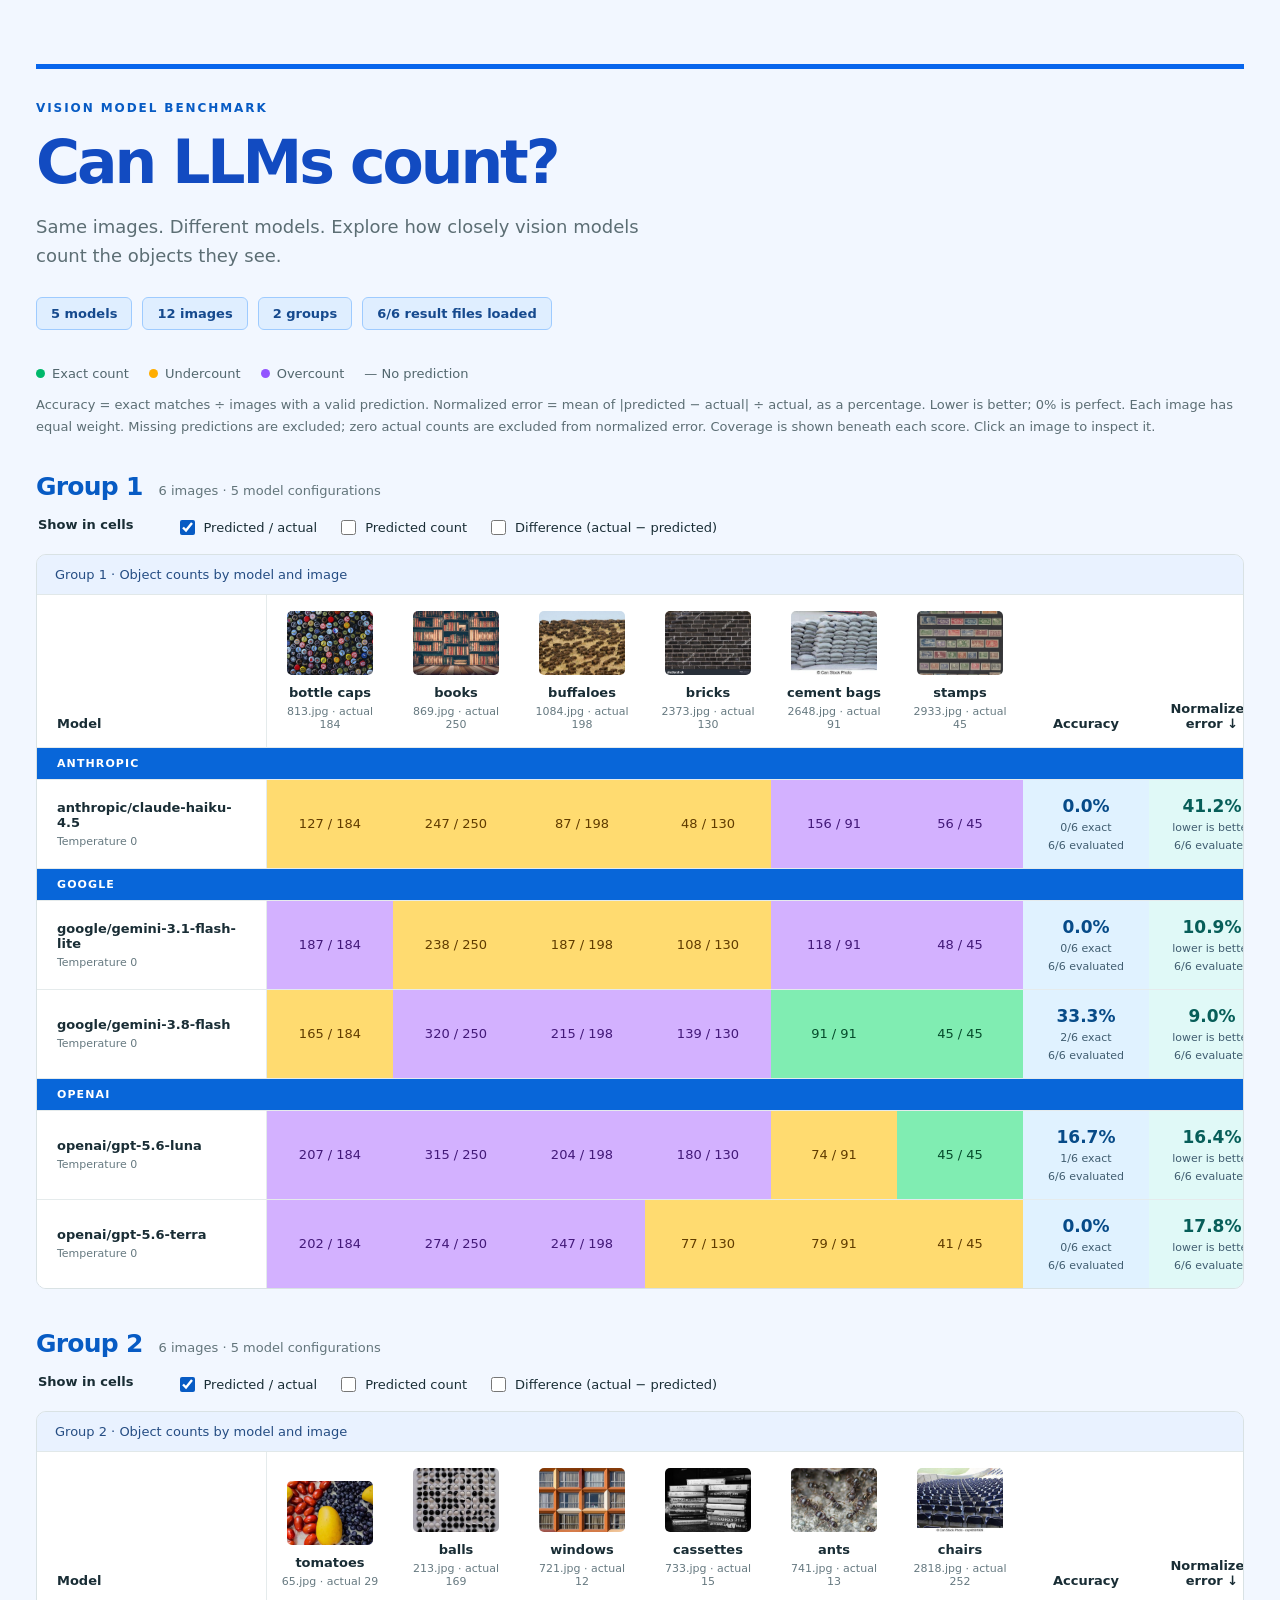
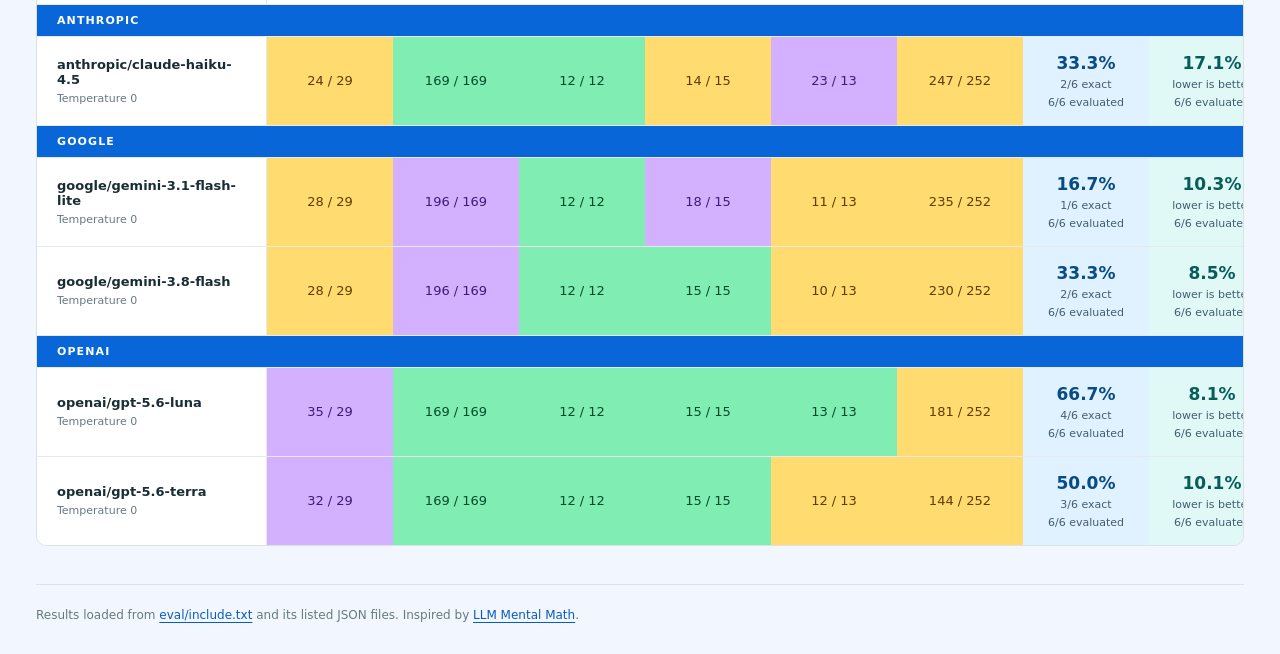
==== index.html @ 21094f0f "eval results" ====
<!doctype html>
<html lang="en">
<head>
  <meta charset="utf-8">
  <meta name="viewport" content="width=device-width, initial-scale=1">
  <meta name="description" content="Compare vision models on object counting, image by image.">
  <title>LLM Counting Benchmark</title>
  <link rel="stylesheet" href="styles.css">
  <script src="app.js" defer></script>
</head>
<body>
  <main>
    <header class="intro">
      <p class="eyebrow">VISION MODEL BENCHMARK</p>
      <h1>Can LLMs count?</h1>
      <p class="subtitle">Same images. Different models. Explore how closely vision models count the objects they see.</p>
      <div class="summary" id="summary" aria-live="polite">Loading results…</div>
    </header>
    <div id="errors" role="alert" hidden></div>
    <div class="guide"><span><i class="dot exact"></i> Exact count</span><span><i class="dot under"></i> Undercount</span><span><i class="dot over"></i> Overcount</span><span>— No prediction</span></div>
    <p class="method">Accuracy = exact matches ÷ images with a valid prediction. Normalized error = mean of |predicted − actual| ÷ actual, as a percentage. Lower is better; 0% is perfect. Each image has equal weight. Missing predictions are excluded; zero actual counts are excluded from normalized error. Coverage is shown beneath each score. Click an image to inspect it.</p>
    <div id="results" aria-live="polite"></div>
    <noscript><p>Enable JavaScript to load the benchmark results.</p></noscript>
    <footer>Results loaded from <a href="eval/include.txt">eval/include.txt</a> and its listed JSON files. Inspired by <a href="https://sanand0.github.io/llmmath/">LLM Mental Math</a>.</footer>
  </main>
</body>
</html>
---- styles.css ----
:root { color-scheme: light; font-family: system-ui, -apple-system, BlinkMacSystemFont, "Segoe UI", sans-serif; color: #192d35; background: #f2f7ff; }
* { box-sizing: border-box; }
body { margin: 0; }
main { max-width: 1500px; margin: auto; padding: 64px 36px 28px; }
a { color: #075bc4; text-underline-offset: 3px; }
.eyebrow { color: #075bc4; font-size: 12px; font-weight: 750; letter-spacing: .16em; }
h1 { font-size: clamp(36px, 5vw, 60px); letter-spacing: -.05em; line-height: 1.1; margin: 14px 0; }
.subtitle { max-width: 650px; color: #5c6e74; font-size: 18px; line-height: 1.6; }
.summary { display: flex; flex-wrap: wrap; gap: 10px; margin: 26px 0 36px; }
.summary span { border: 1px solid #d7e1e2; border-radius: 6px; background: white; padding: 8px 14px; font-size: 13px; }
.guide { display: flex; flex-wrap: wrap; gap: 20px; color: #52676e; font-size: 13px; }
.guide span { display: inline-flex; align-items: center; gap: 7px; }
.dot { width: 9px; height: 9px; border-radius: 50%; }
.dot.exact { background: #00b86b; } .dot.under { background: #ffad00; } .dot.over { background: #9254ff; }
.method { font-size: 13px; color: #5c6e74; line-height: 1.7; margin-bottom: 32px; }
section { margin-bottom: 38px; }
.section-heading { display: flex; align-items: baseline; gap: 16px; }
h2 { font-size: 25px; letter-spacing: -.03em; margin: 0 0 16px; }
.section-heading p { font-size: 13px; color: #63757b; }
fieldset { display: flex; gap: 20px; flex-wrap: wrap; border: 0; padding: 0; margin: 0 0 16px; font-size: 13px; }
legend { float: left; margin-right: 20px; font-weight: 650; }
label { cursor: pointer; display: flex; align-items: center; gap: 6px; }
input { accent-color: #075bc4; width: 15px; height: 15px; }
.table-wrap { overflow-x: auto; border: 1px solid #d9e2e4; border-radius: 10px; background: white; }
table { width: 100%; border-collapse: separate; border-spacing: 0; font-size: 13px; text-align: center; }
caption { text-align: left; padding: 12px 18px; color: #62757c; background: #fafcfc; border-bottom: 1px solid #e1e8e9; }
th, td { padding: 16px 12px; border-bottom: 1px solid #e5ebec; }
thead th { vertical-align: bottom; min-width: 126px; font-weight: 650; }
thead th:first-child, .model { position: sticky; left: 0; z-index: 1; background: white; text-align: left; min-width: 230px; padding-left: 20px; border-right: 1px solid #e5ebec; }
thead th:first-child { z-index: 2; }
.image-link { display: block; text-decoration: none; color: inherit; }
.image-link img { display: block; width: 86px; height: 64px; object-fit: cover; border-radius: 5px; margin: 0 auto 10px; background: #f1f4f4; }
.image-link:hover { color: #075bc4; text-decoration: underline; }
small { display: block; font-size: 11px; color: #667980; font-weight: 400; margin-top: 5px; }
.provider th { text-align: left; color: #fff; background: #0866d9; padding: 9px 20px; font-size: 11px; text-transform: uppercase; letter-spacing: .1em; }
.model { font-weight: 600; overflow-wrap: anywhere; }
td { font-variant-numeric: tabular-nums; }
td.exact { background: #80edb2; color: #064c2c; } td.under { background: #ffdb70; color: #603c00; } td.over { background: #d3b1ff; color: #431979; }
.metric { display: block; line-height: 1.7; white-space: nowrap; }
.metric + .metric { font-size: 11px; }
.accuracy, .normalized { font-size: 17px; font-weight: 700; min-width: 110px; }
tbody:last-child tr:last-child > * { border-bottom: 0; }
#errors { background: #fff2df; border: 1px solid #e4bd7a; border-radius: 6px; padding: 16px; margin-bottom: 24px; font-size: 14px; white-space: pre-line; }
.empty { padding: 24px; background: white; border-radius: 8px; }
footer { padding-top: 20px; border-top: 1px solid #dbe4e5; color: #667980; font-size: 12px; line-height: 1.8; }
:focus-visible { outline: 3px solid #0866ed; outline-offset: 3px; }
@media (max-width: 600px) { main { padding: 30px 16px; } .subtitle { font-size: 16px; } fieldset { gap: 12px; } thead th:first-child, .model { min-width: 160px; max-width: 180px; padding-left: 12px; } }

.intro { border-top: 5px solid #0866ed; padding-top: 20px; }
h1 { color: #124bc1; }
h2 { color: #075bc4; }
.summary span { background: #dfeeff; border-color: #9ecbff; color: #164a8e; font-weight: 600; }
.accuracy { background: #e0f2ff; color: #074b88; }
.normalized { background: #e0f9f7; color: #075e59; }
.accuracy small, .normalized small { color: #405d70; }
caption { background: #e9f2ff; color: #254d83; }
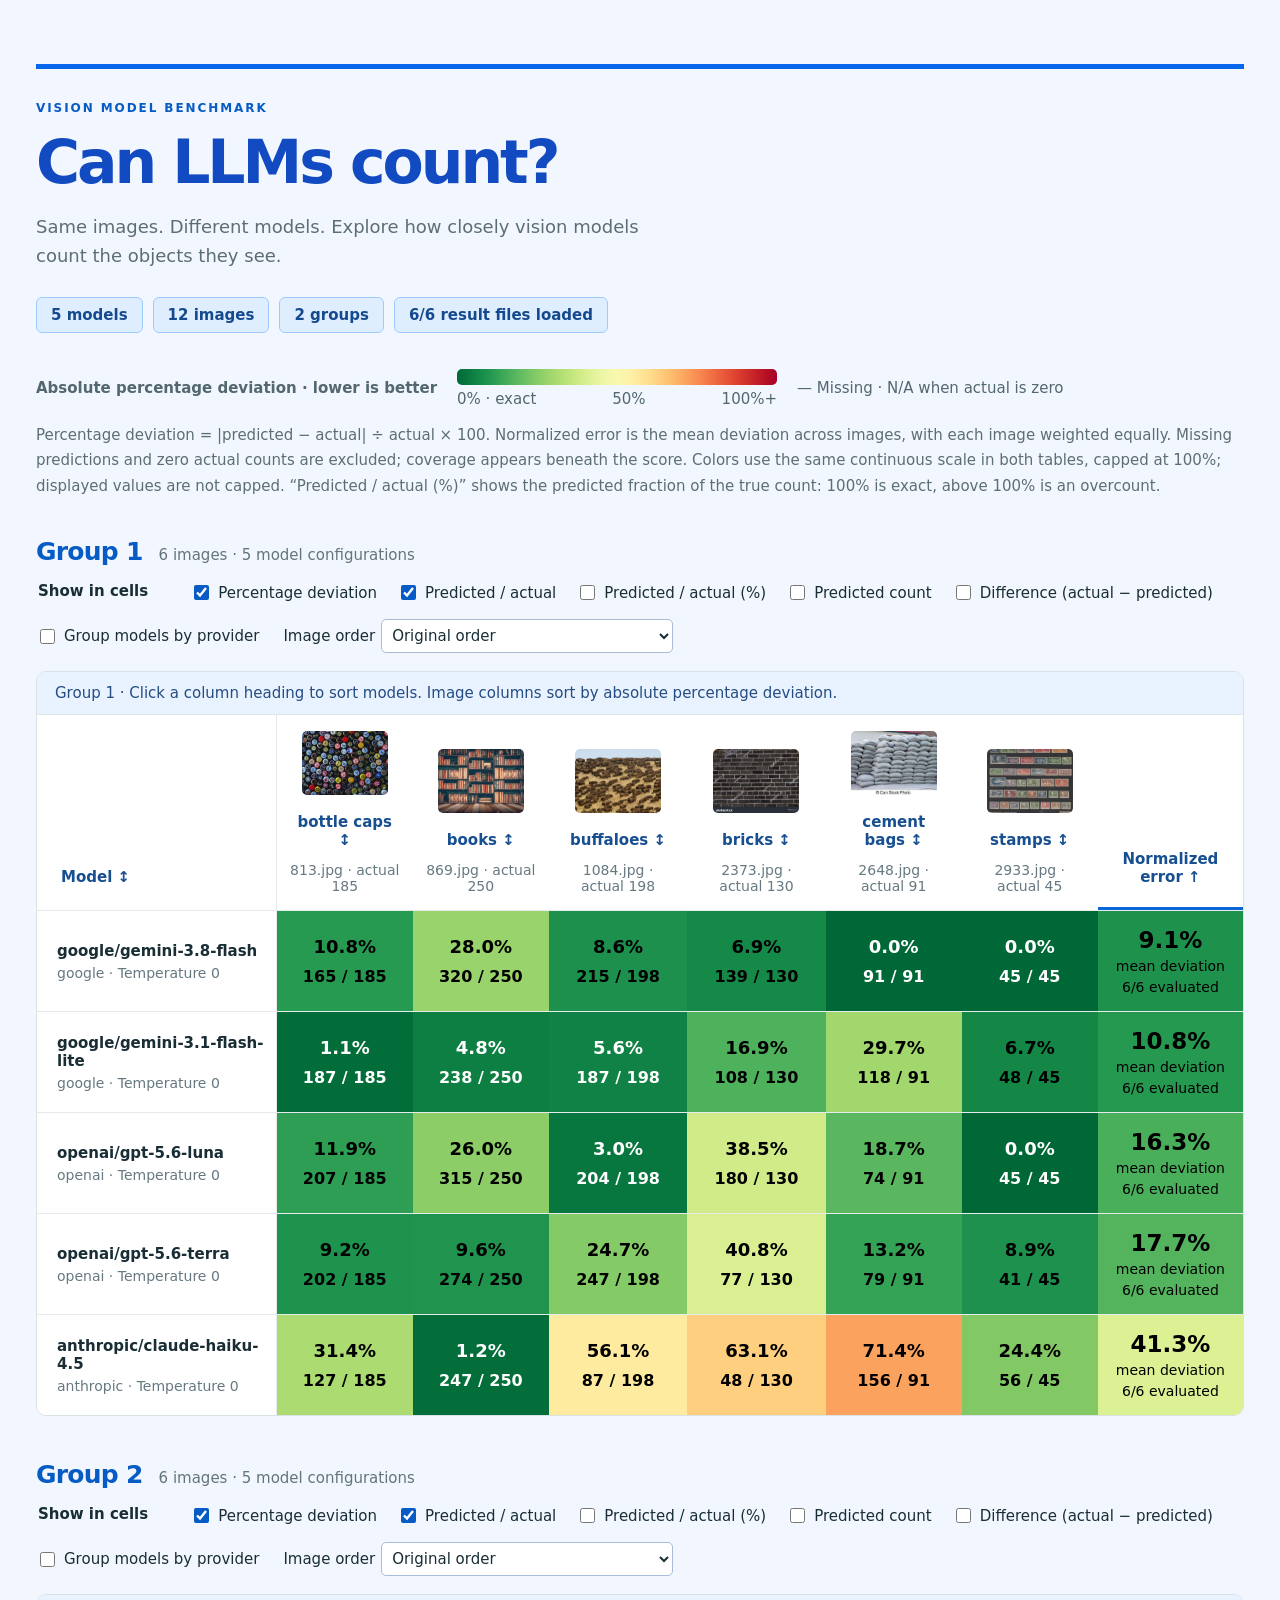
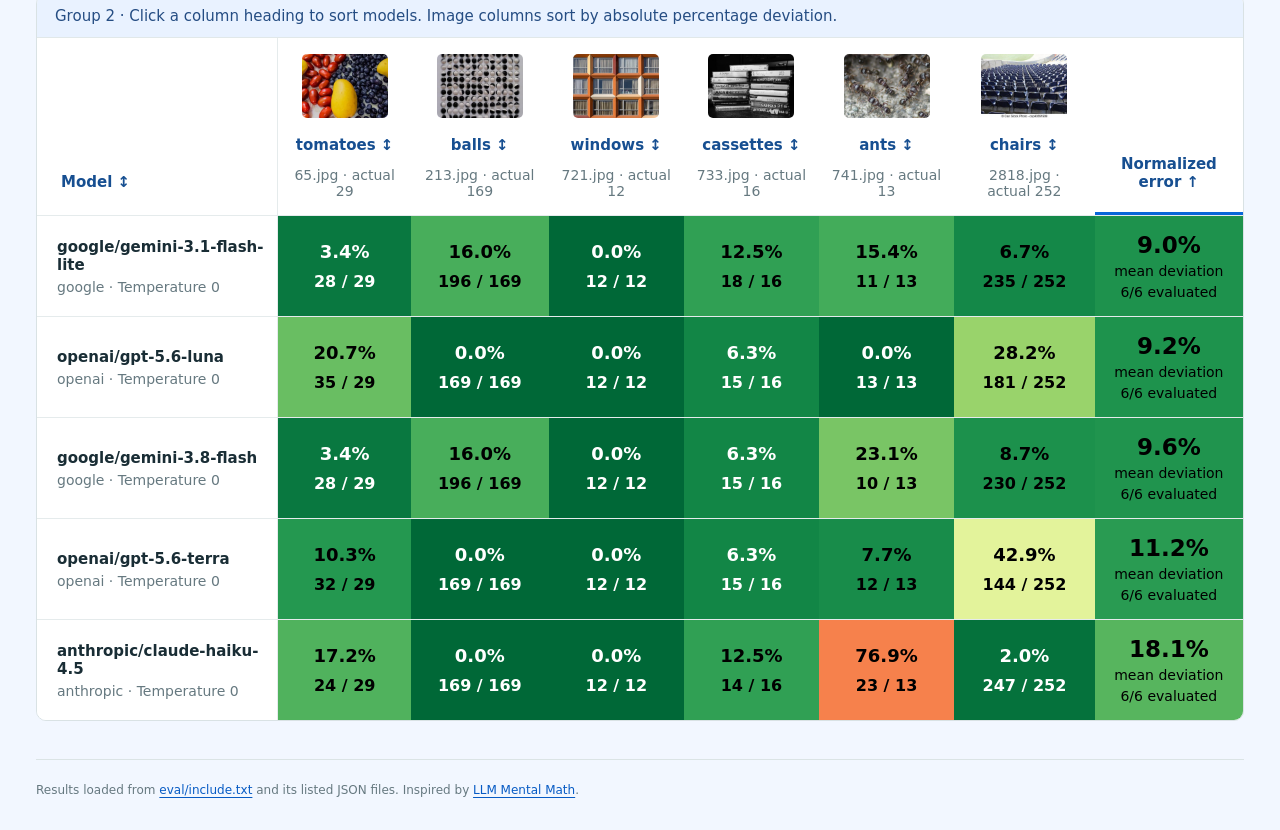
==== commit 1f864a87: "style change" ====
--- a/index.html
+++ b/index.html
@@ -6,6 +6,7 @@
   <meta name="description" content="Compare vision models on object counting, image by image.">
   <title>LLM Counting Benchmark</title>
   <link rel="stylesheet" href="styles.css">
+  <script src="vendor/d3.min.js" defer></script>
   <script src="app.js" defer></script>
 </head>
 <body>
@@ -17,8 +18,8 @@
       <div class="summary" id="summary" aria-live="polite">Loading results…</div>
     </header>
     <div id="errors" role="alert" hidden></div>
-    <div class="guide"><span><i class="dot exact"></i> Exact count</span><span><i class="dot under"></i> Undercount</span><span><i class="dot over"></i> Overcount</span><span>— No prediction</span></div>
-    <p class="method">Accuracy = exact matches ÷ images with a valid prediction. Normalized error = mean of |predicted − actual| ÷ actual, as a percentage. Lower is better; 0% is perfect. Each image has equal weight. Missing predictions are excluded; zero actual counts are excluded from normalized error. Coverage is shown beneath each score. Click an image to inspect it.</p>
+    <div class="guide"><strong>Absolute percentage deviation · lower is better</strong><div class="color-legend"><div class="color-ramp" aria-hidden="true"></div><div class="scale-labels"><span>0% · exact</span><span>50%</span><span>100%+</span></div></div><span>— Missing · N/A when actual is zero</span></div>
+    <p class="method">Percentage deviation = |predicted − actual| ÷ actual × 100. Normalized error is the mean deviation across images, with each image weighted equally. Missing predictions and zero actual counts are excluded; coverage appears beneath the score. Colors use the same continuous scale in both tables, capped at 100%; displayed values are not capped. “Predicted / actual (%)” shows the predicted fraction of the true count: 100% is exact, above 100% is an overcount.</p>
     <div id="results" aria-live="polite"></div>
     <noscript><p>Enable JavaScript to load the benchmark results.</p></noscript>
     <footer>Results loaded from <a href="eval/include.txt">eval/include.txt</a> and its listed JSON files. Inspired by <a href="https://sanand0.github.io/llmmath/">LLM Mental Math</a>.</footer>
--- a/styles.css
+++ b/styles.css
@@ -7,22 +7,22 @@
 h1 { font-size: clamp(36px, 5vw, 60px); letter-spacing: -.05em; line-height: 1.1; margin: 14px 0; }
 .subtitle { max-width: 650px; color: #5c6e74; font-size: 18px; line-height: 1.6; }
 .summary { display: flex; flex-wrap: wrap; gap: 10px; margin: 26px 0 36px; }
-.summary span { border: 1px solid #d7e1e2; border-radius: 6px; background: white; padding: 8px 14px; font-size: 13px; }
-.guide { display: flex; flex-wrap: wrap; gap: 20px; color: #52676e; font-size: 13px; }
+.summary span { border: 1px solid #d7e1e2; border-radius: 6px; background: white; padding: 8px 14px; font-size: 15px; }
+.guide { display: flex; flex-wrap: wrap; gap: 20px; color: #52676e; font-size: 15px; }
 .guide span { display: inline-flex; align-items: center; gap: 7px; }
 .dot { width: 9px; height: 9px; border-radius: 50%; }
 .dot.exact { background: #00b86b; } .dot.under { background: #ffad00; } .dot.over { background: #9254ff; }
-.method { font-size: 13px; color: #5c6e74; line-height: 1.7; margin-bottom: 32px; }
+.method { font-size: 15px; color: #5c6e74; line-height: 1.7; margin-bottom: 32px; }
 section { margin-bottom: 38px; }
-.section-heading { display: flex; align-items: baseline; gap: 16px; }
+.section-heading { display: flex; flex-wrap: wrap; align-items: baseline; gap: 0 16px; }
 h2 { font-size: 25px; letter-spacing: -.03em; margin: 0 0 16px; }
-.section-heading p { font-size: 13px; color: #63757b; }
-fieldset { display: flex; gap: 20px; flex-wrap: wrap; border: 0; padding: 0; margin: 0 0 16px; font-size: 13px; }
+.section-heading p { font-size: 15px; color: #63757b; }
+fieldset { display: flex; gap: 20px; flex-wrap: wrap; border: 0; padding: 0; margin: 0 0 16px; font-size: 15px; }
 legend { float: left; margin-right: 20px; font-weight: 650; }
 label { cursor: pointer; display: flex; align-items: center; gap: 6px; }
 input { accent-color: #075bc4; width: 15px; height: 15px; }
 .table-wrap { overflow-x: auto; border: 1px solid #d9e2e4; border-radius: 10px; background: white; }
-table { width: 100%; border-collapse: separate; border-spacing: 0; font-size: 13px; text-align: center; }
+table { width: 100%; border-collapse: separate; border-spacing: 0; font-size: 15px; text-align: center; }
 caption { text-align: left; padding: 12px 18px; color: #62757c; background: #fafcfc; border-bottom: 1px solid #e1e8e9; }
 th, td { padding: 16px 12px; border-bottom: 1px solid #e5ebec; }
 thead th { vertical-align: bottom; min-width: 126px; font-weight: 650; }
@@ -31,14 +31,14 @@
 .image-link { display: block; text-decoration: none; color: inherit; }
 .image-link img { display: block; width: 86px; height: 64px; object-fit: cover; border-radius: 5px; margin: 0 auto 10px; background: #f1f4f4; }
 .image-link:hover { color: #075bc4; text-decoration: underline; }
-small { display: block; font-size: 11px; color: #667980; font-weight: 400; margin-top: 5px; }
-.provider th { text-align: left; color: #fff; background: #0866d9; padding: 9px 20px; font-size: 11px; text-transform: uppercase; letter-spacing: .1em; }
+small { display: block; font-size: 14px; color: #667980; font-weight: 400; margin-top: 5px; }
+.provider th { text-align: left; color: #fff; background: #0866d9; padding: 1px 20px; font-size: 11px; text-transform: uppercase; letter-spacing: .1em; }
 .model { font-weight: 600; overflow-wrap: anywhere; }
-td { font-variant-numeric: tabular-nums; }
+td { font-size: 18px; font-variant-numeric: tabular-nums; }
 td.exact { background: #80edb2; color: #064c2c; } td.under { background: #ffdb70; color: #603c00; } td.over { background: #d3b1ff; color: #431979; }
-.metric { display: block; line-height: 1.7; white-space: nowrap; }
-.metric + .metric { font-size: 11px; }
-.accuracy, .normalized { font-size: 17px; font-weight: 700; min-width: 110px; }
+.metric { display: block; font-size: 18px; font-weight: 600; line-height: 1.7; white-space: nowrap; }
+.metric + .metric { font-size: 16px; }
+.accuracy, .normalized { font-size: 23px; font-weight: 700; min-width: 110px; }
 tbody:last-child tr:last-child > * { border-bottom: 0; }
 #errors { background: #fff2df; border: 1px solid #e4bd7a; border-radius: 6px; padding: 16px; margin-bottom: 24px; font-size: 14px; white-space: pre-line; }
 .empty { padding: 24px; background: white; border-radius: 8px; }
@@ -54,3 +54,17 @@
 .normalized { background: #e0f9f7; color: #075e59; }
 .accuracy small, .normalized small { color: #405d70; }
 caption { background: #e9f2ff; color: #254d83; }
+
+.sorting { display: flex; flex-wrap: wrap; gap: 14px 24px; margin: 0 0 18px; font-size: 15px; }
+.sorting label { flex-wrap: wrap; }
+.sorting [hidden] { display: none; }
+select { max-width: 100%; font: inherit; padding: 6px; border: 1px solid #a8bdd7; border-radius: 5px; background: white; color: #192d35; }
+.sort-button { border: 0; background: none; color: #174f91; font: inherit; font-weight: 700; cursor: pointer; padding: 8px 4px; }
+.sort-button:hover { text-decoration: underline; }
+[aria-sort="ascending"], [aria-sort="descending"] { box-shadow: inset 0 -3px #0866d9; }
+.normalized small { color: inherit; }
+.guide { align-items: center; }
+.color-legend { width: 320px; max-width: 100%; }
+.color-ramp { height: 16px; border-radius: 5px; }
+.scale-labels { display: flex; justify-content: space-between; margin-top: 5px; }
+td:not([style]) { background: #edf0f4; }
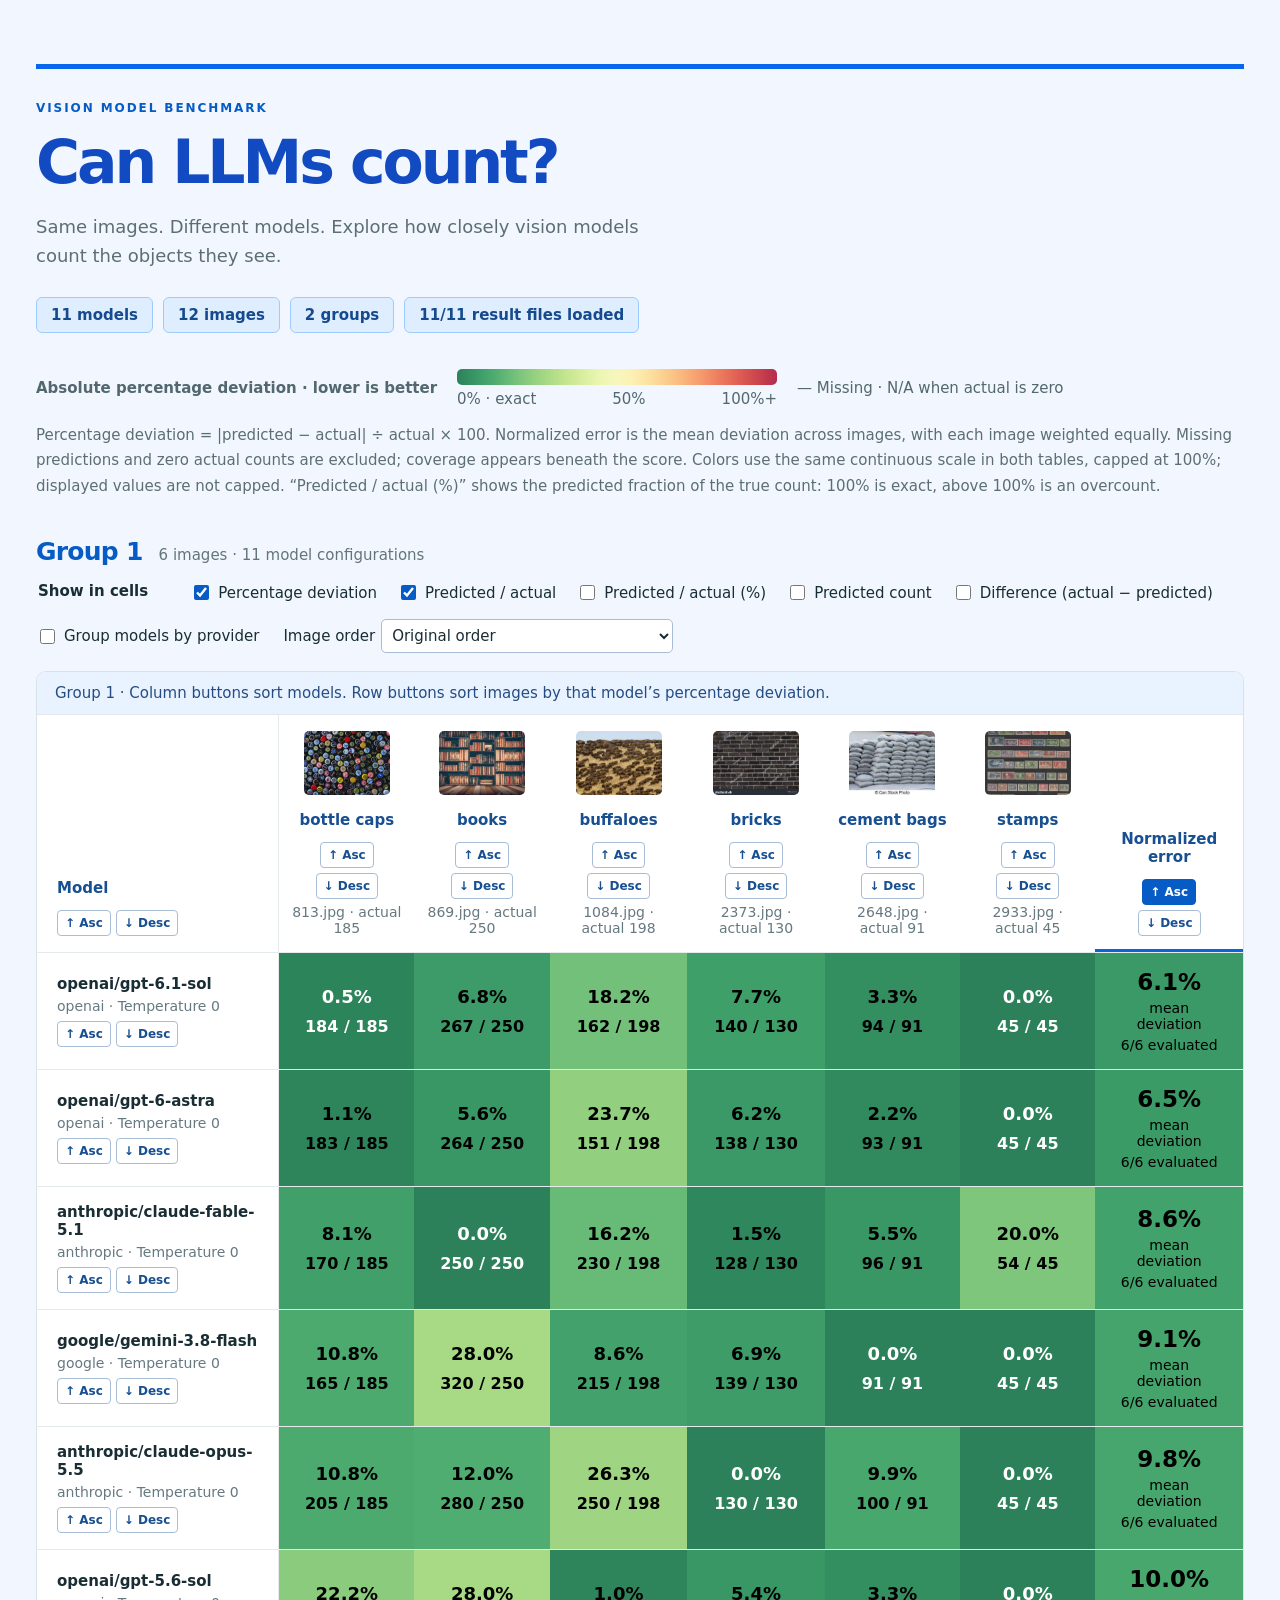
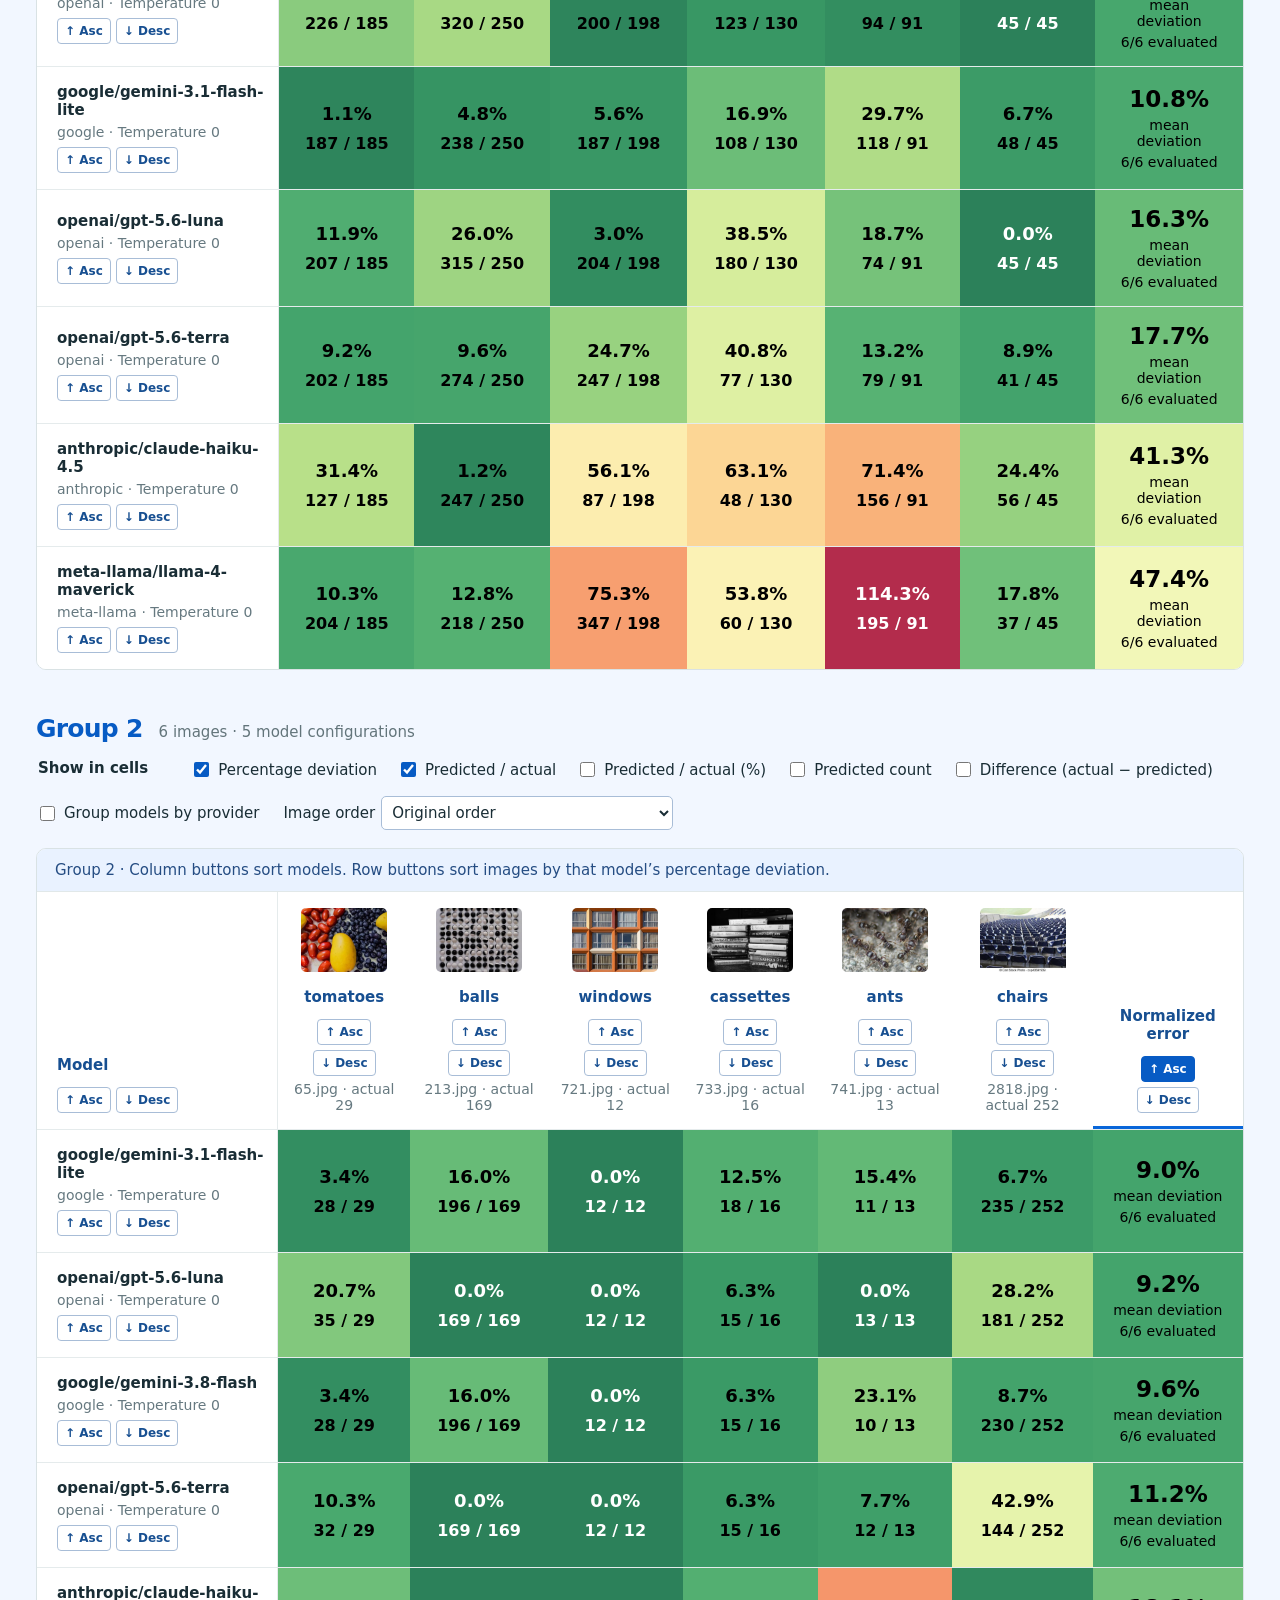
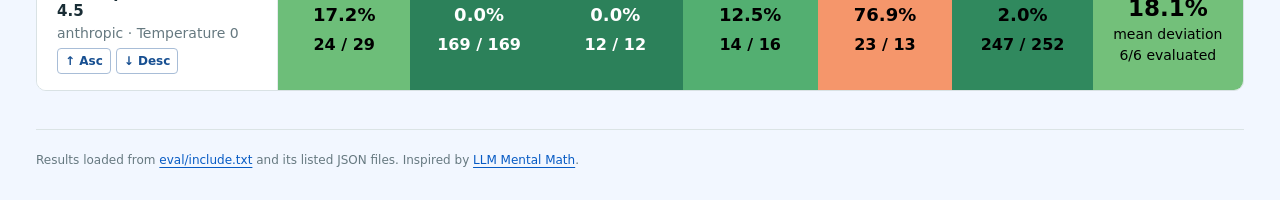
==== commit ae596dd0: "more models" ====
--- a/index.html
+++ b/index.html
@@ -21,6 +21,7 @@
     <div class="guide"><strong>Absolute percentage deviation · lower is better</strong><div class="color-legend"><div class="color-ramp" aria-hidden="true"></div><div class="scale-labels"><span>0% · exact</span><span>50%</span><span>100%+</span></div></div><span>— Missing · N/A when actual is zero</span></div>
     <p class="method">Percentage deviation = |predicted − actual| ÷ actual × 100. Normalized error is the mean deviation across images, with each image weighted equally. Missing predictions and zero actual counts are excluded; coverage appears beneath the score. Colors use the same continuous scale in both tables, capped at 100%; displayed values are not capped. “Predicted / actual (%)” shows the predicted fraction of the true count: 100% is exact, above 100% is an overcount.</p>
     <div id="results" aria-live="polite"></div>
+    <div id="confidence-results" aria-live="polite"></div>
     <noscript><p>Enable JavaScript to load the benchmark results.</p></noscript>
     <footer>Results loaded from <a href="eval/include.txt">eval/include.txt</a> and its listed JSON files. Inspired by <a href="https://sanand0.github.io/llmmath/">LLM Mental Math</a>.</footer>
   </main>
--- a/styles.css
+++ b/styles.css
@@ -39,6 +39,7 @@
 .metric { display: block; font-size: 18px; font-weight: 600; line-height: 1.7; white-space: nowrap; }
 .metric + .metric { font-size: 16px; }
 .accuracy, .normalized { font-size: 23px; font-weight: 700; min-width: 110px; }
+.normalized, thead th:last-child { padding-left: 20px; padding-right: 20px; }
 tbody:last-child tr:last-child > * { border-bottom: 0; }
 #errors { background: #fff2df; border: 1px solid #e4bd7a; border-radius: 6px; padding: 16px; margin-bottom: 24px; font-size: 14px; white-space: pre-line; }
 .empty { padding: 24px; background: white; border-radius: 8px; }
@@ -68,3 +69,14 @@
 .color-ramp { height: 16px; border-radius: 5px; }
 .scale-labels { display: flex; justify-content: space-between; margin-top: 5px; }
 td:not([style]) { background: #edf0f4; }
+
+.column-title { display: block; color: #174f91; padding: 6px 0; }
+.sort-directions { display: flex; flex-wrap: wrap; justify-content: center; gap: 5px; margin-top: 7px; }
+.model .sort-directions, thead th:first-child .sort-directions { justify-content: flex-start; }
+.direction-button { padding: 5px 7px; border: 1px solid #a8bdd7; border-radius: 4px; background: #fff; color: #174f91; font: inherit; font-size: 12px; font-weight: 600; cursor: pointer; }
+.direction-button:hover { background: #e0edff; }
+.direction-button[aria-pressed="true"] { background: #075bc4; border-color: #075bc4; color: white; }
+.confidence-intro { max-width: 1050px; color: #5c6e74; line-height: 1.7; margin: -4px 0 18px; }
+.confidence-table .summary-metric { min-width: 135px; font-size: 21px; font-weight: 700; }
+.confidence-table .summary-metric small { color: inherit; }
+.confidence-table .outcome { font-size: 13px; font-weight: 700; text-transform: uppercase; letter-spacing: .04em; }
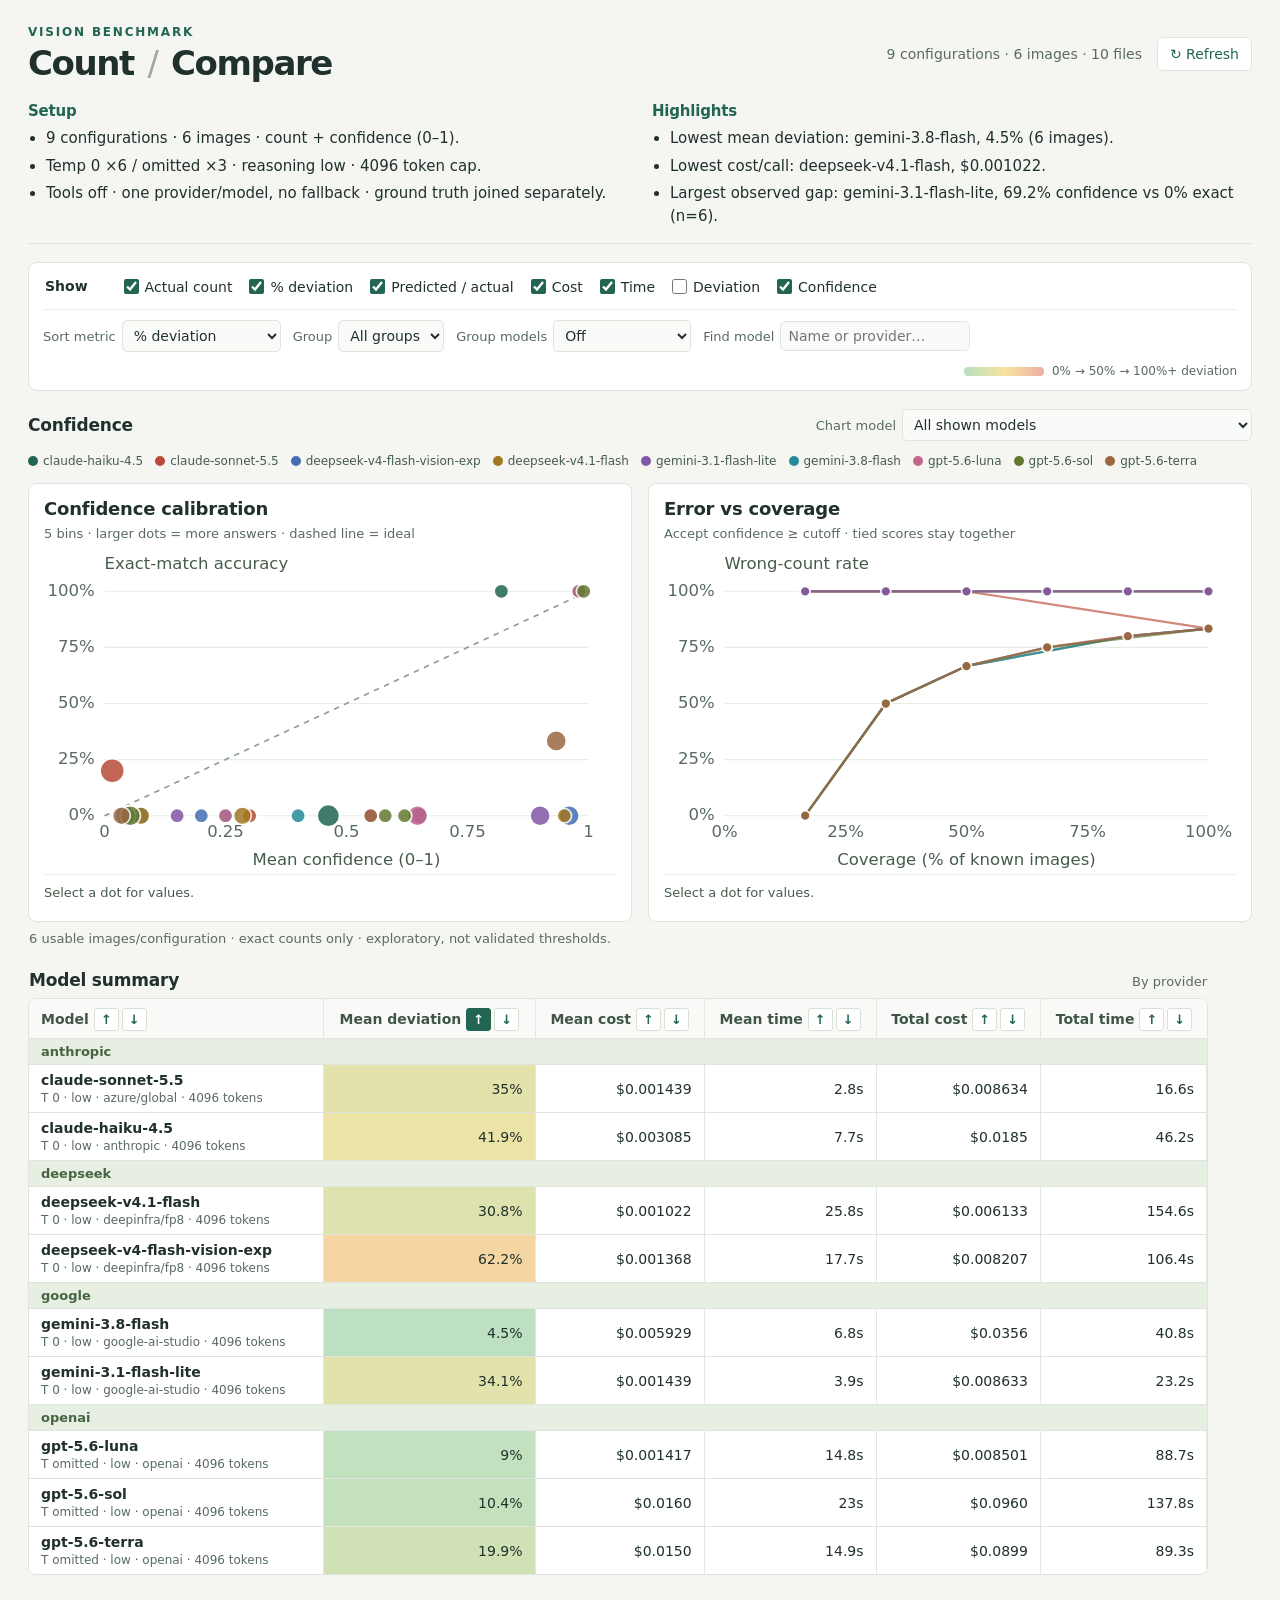
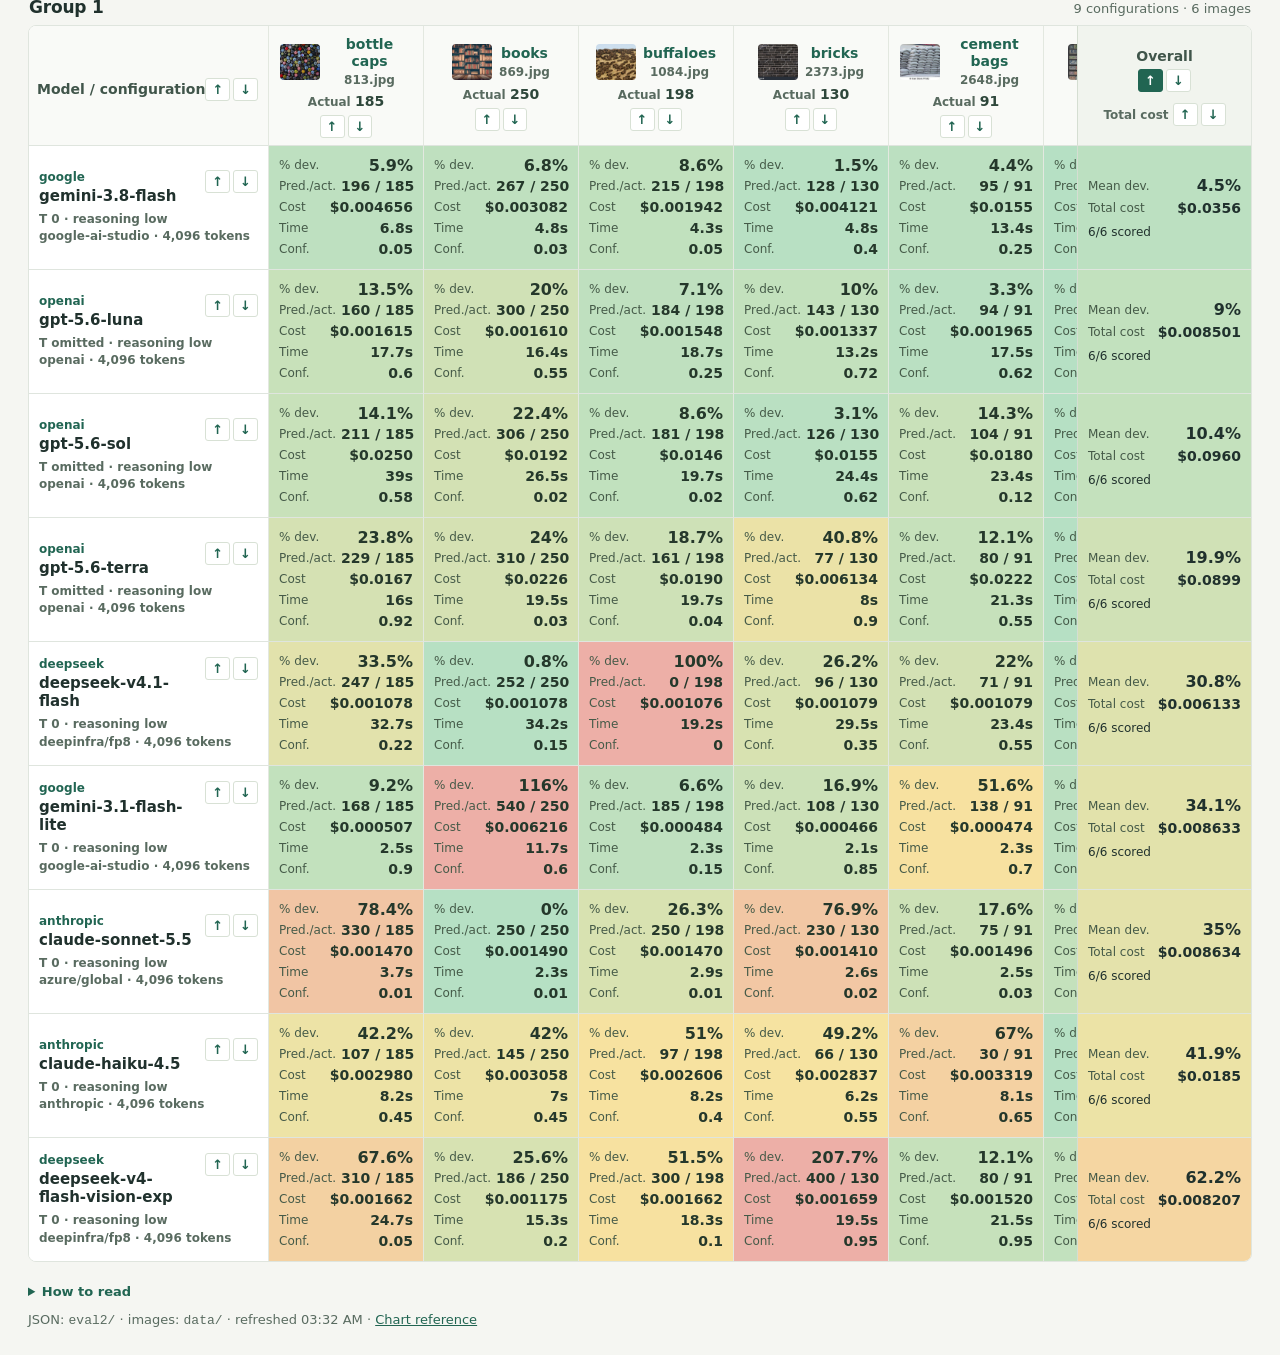
==== commit 2dbd2310: "pages made" ====
--- a/index.html
+++ b/index.html
@@ -3,27 +3,45 @@
 <head>
   <meta charset="utf-8">
   <meta name="viewport" content="width=device-width, initial-scale=1">
-  <meta name="description" content="Compare vision models on object counting, image by image.">
-  <title>LLM Counting Benchmark</title>
+  <meta name="description" content="A compact comparison of image-counting predictions, confidence, cost and latency.">
+  <title>Count / Compare</title>
   <link rel="stylesheet" href="styles.css">
-  <script src="vendor/d3.min.js" defer></script>
+  <script src="charts.js" defer></script>
   <script src="app.js" defer></script>
 </head>
 <body>
   <main>
-    <header class="intro">
-      <p class="eyebrow">VISION MODEL BENCHMARK</p>
-      <h1>Can LLMs count?</h1>
-      <p class="subtitle">Same images. Different models. Explore how closely vision models count the objects they see.</p>
-      <div class="summary" id="summary" aria-live="polite">Loading results…</div>
+    <header class="masthead">
+      <div><p class="eyebrow">VISION BENCHMARK</p><h1>Count <span>/</span> Compare</h1></div>
+      <div class="header-right"><p id="summary" aria-live="polite">Loading results…</p><button id="reload" type="button">↻ Refresh</button></div>
     </header>
-    <div id="errors" role="alert" hidden></div>
-    <div class="guide"><strong>Absolute percentage deviation · lower is better</strong><div class="color-legend"><div class="color-ramp" aria-hidden="true"></div><div class="scale-labels"><span>0% · exact</span><span>50%</span><span>100%+</span></div></div><span>— Missing · N/A when actual is zero</span></div>
-    <p class="method">Percentage deviation = |predicted − actual| ÷ actual × 100. Normalized error is the mean deviation across images, with each image weighted equally. Missing predictions and zero actual counts are excluded; coverage appears beneath the score. Colors use the same continuous scale in both tables, capped at 100%; displayed values are not capped. “Predicted / actual (%)” shows the predicted fraction of the true count: 100% is exact, above 100% is an overcount.</p>
+    <section class="overview" aria-label="Benchmark setup and observations">
+      <div><h2>Setup</h2><ul id="setup-notes"><li>Loading configuration…</li></ul></div>
+      <div><h2>Highlights</h2><ul id="model-observations"><li>Loading observations…</li></ul></div>
+    </section>
+    <section class="controls" aria-label="Table settings">
+      <fieldset id="metrics"><legend>Show</legend></fieldset>
+      <div class="control-row">
+        <label>Sort metric <select id="sort-metric" aria-label="Metric for row and column sorting"></select></label>
+        <label>Group <select id="group-filter" aria-label="Filter image group"><option value="">All groups</option></select></label>
+        <label>Group models <select id="provider-grouping" aria-label="Group models by provider"><option value="">Off</option><option value="asc">Provider A → Z</option><option value="desc">Provider Z → A</option></select></label>
+        <label class="search-label">Find model <input id="search" type="search" placeholder="Name or provider…"></label>
+        <div class="legend"><span class="ramp" aria-hidden="true"></span><span>0% → 50% → 100%+ deviation</span></div>
+      </div>
+    </section>
+    <details id="warnings" hidden><summary></summary><ul></ul></details>
+    <div id="confidence-charts"></div>
+    <div id="model-summary"></div>
     <div id="results" aria-live="polite"></div>
-    <div id="confidence-results" aria-live="polite"></div>
-    <noscript><p>Enable JavaScript to load the benchmark results.</p></noscript>
-    <footer>Results loaded from <a href="eval/include.txt">eval/include.txt</a> and its listed JSON files. Inspired by <a href="https://sanand0.github.io/llmmath/">LLM Mental Math</a>.</footer>
+    <footer>
+      <details class="method-notes"><summary>How to read</summary>
+        <p>% deviation = |predicted − actual| / actual × 100; Δ count = predicted − actual. Mean deviation weights images equally, excluding missing predictions and zero actual counts. Confidence is P(exact count); chart accuracy requires an exact match.</p>
+        <p>Header arrows sort models; model-row arrows sort images. Provider grouping keeps sorts within providers. Missing values stay last. Cost/time means exclude missing values and skipped calls; totals include known failed-call charges. * marks a partial total. Times are summed request latencies, not wall time.</p>
+        <p>Latest record wins per image/configuration. Totals cover displayed records. Charts omit invalid confidence and ambiguous ground truth; coverage includes all images with known ground truth. Equal-confidence answers share one cutoff.</p>
+      </details>
+      <p>JSON: <code>eval2/</code> · images: <code>data/</code> · <span id="loaded-at"></span> · <a href="https://sanand0.github.io/llmevals/confidence-calibration/" target="_blank" rel="noopener">Chart reference</a></p>
+    </footer>
+    <noscript>Enable JavaScript to load the result files.</noscript>
   </main>
 </body>
 </html>
--- a/styles.css
+++ b/styles.css
@@ -1,82 +1,155 @@
-:root { color-scheme: light; font-family: system-ui, -apple-system, BlinkMacSystemFont, "Segoe UI", sans-serif; color: #192d35; background: #f2f7ff; }
+:root {
+  font-family: Inter, ui-sans-serif, system-ui, -apple-system, BlinkMacSystemFont, "Segoe UI", sans-serif;
+  font-size: 15px;
+  color: #20312d;
+  background: #f5f6f2;
+  font-synthesis: none;
+  color-scheme: light;
+  --line: #dfe5de;
+  --muted: #596b60;
+  --accent: #216552;
+}
 * { box-sizing: border-box; }
 body { margin: 0; }
-main { max-width: 1500px; margin: auto; padding: 64px 36px 28px; }
-a { color: #075bc4; text-underline-offset: 3px; }
-.eyebrow { color: #075bc4; font-size: 12px; font-weight: 750; letter-spacing: .16em; }
-h1 { font-size: clamp(36px, 5vw, 60px); letter-spacing: -.05em; line-height: 1.1; margin: 14px 0; }
-.subtitle { max-width: 650px; color: #5c6e74; font-size: 18px; line-height: 1.6; }
-.summary { display: flex; flex-wrap: wrap; gap: 10px; margin: 26px 0 36px; }
-.summary span { border: 1px solid #d7e1e2; border-radius: 6px; background: white; padding: 8px 14px; font-size: 15px; }
-.guide { display: flex; flex-wrap: wrap; gap: 20px; color: #52676e; font-size: 15px; }
-.guide span { display: inline-flex; align-items: center; gap: 7px; }
-.dot { width: 9px; height: 9px; border-radius: 50%; }
-.dot.exact { background: #00b86b; } .dot.under { background: #ffad00; } .dot.over { background: #9254ff; }
-.method { font-size: 15px; color: #5c6e74; line-height: 1.7; margin-bottom: 32px; }
-section { margin-bottom: 38px; }
-.section-heading { display: flex; flex-wrap: wrap; align-items: baseline; gap: 0 16px; }
-h2 { font-size: 25px; letter-spacing: -.03em; margin: 0 0 16px; }
-.section-heading p { font-size: 15px; color: #63757b; }
-fieldset { display: flex; gap: 20px; flex-wrap: wrap; border: 0; padding: 0; margin: 0 0 16px; font-size: 15px; }
-legend { float: left; margin-right: 20px; font-weight: 650; }
-label { cursor: pointer; display: flex; align-items: center; gap: 6px; }
-input { accent-color: #075bc4; width: 15px; height: 15px; }
-.table-wrap { overflow-x: auto; border: 1px solid #d9e2e4; border-radius: 10px; background: white; }
-table { width: 100%; border-collapse: separate; border-spacing: 0; font-size: 15px; text-align: center; }
-caption { text-align: left; padding: 12px 18px; color: #62757c; background: #fafcfc; border-bottom: 1px solid #e1e8e9; }
-th, td { padding: 16px 12px; border-bottom: 1px solid #e5ebec; }
-thead th { vertical-align: bottom; min-width: 126px; font-weight: 650; }
-thead th:first-child, .model { position: sticky; left: 0; z-index: 1; background: white; text-align: left; min-width: 230px; padding-left: 20px; border-right: 1px solid #e5ebec; }
-thead th:first-child { z-index: 2; }
-.image-link { display: block; text-decoration: none; color: inherit; }
-.image-link img { display: block; width: 86px; height: 64px; object-fit: cover; border-radius: 5px; margin: 0 auto 10px; background: #f1f4f4; }
-.image-link:hover { color: #075bc4; text-decoration: underline; }
-small { display: block; font-size: 14px; color: #667980; font-weight: 400; margin-top: 5px; }
-.provider th { text-align: left; color: #fff; background: #0866d9; padding: 1px 20px; font-size: 11px; text-transform: uppercase; letter-spacing: .1em; }
-.model { font-weight: 600; overflow-wrap: anywhere; }
-td { font-size: 18px; font-variant-numeric: tabular-nums; }
-td.exact { background: #80edb2; color: #064c2c; } td.under { background: #ffdb70; color: #603c00; } td.over { background: #d3b1ff; color: #431979; }
-.metric { display: block; font-size: 18px; font-weight: 600; line-height: 1.7; white-space: nowrap; }
-.metric + .metric { font-size: 16px; }
-.accuracy, .normalized { font-size: 23px; font-weight: 700; min-width: 110px; }
-.normalized, thead th:last-child { padding-left: 20px; padding-right: 20px; }
-tbody:last-child tr:last-child > * { border-bottom: 0; }
-#errors { background: #fff2df; border: 1px solid #e4bd7a; border-radius: 6px; padding: 16px; margin-bottom: 24px; font-size: 14px; white-space: pre-line; }
-.empty { padding: 24px; background: white; border-radius: 8px; }
-footer { padding-top: 20px; border-top: 1px solid #dbe4e5; color: #667980; font-size: 12px; line-height: 1.8; }
-:focus-visible { outline: 3px solid #0866ed; outline-offset: 3px; }
-@media (max-width: 600px) { main { padding: 30px 16px; } .subtitle { font-size: 16px; } fieldset { gap: 12px; } thead th:first-child, .model { min-width: 160px; max-width: 180px; padding-left: 12px; } }
-
-.intro { border-top: 5px solid #0866ed; padding-top: 20px; }
-h1 { color: #124bc1; }
-h2 { color: #075bc4; }
-.summary span { background: #dfeeff; border-color: #9ecbff; color: #164a8e; font-weight: 600; }
-.accuracy { background: #e0f2ff; color: #074b88; }
-.normalized { background: #e0f9f7; color: #075e59; }
-.accuracy small, .normalized small { color: #405d70; }
-caption { background: #e9f2ff; color: #254d83; }
-
-.sorting { display: flex; flex-wrap: wrap; gap: 14px 24px; margin: 0 0 18px; font-size: 15px; }
-.sorting label { flex-wrap: wrap; }
-.sorting [hidden] { display: none; }
-select { max-width: 100%; font: inherit; padding: 6px; border: 1px solid #a8bdd7; border-radius: 5px; background: white; color: #192d35; }
-.sort-button { border: 0; background: none; color: #174f91; font: inherit; font-weight: 700; cursor: pointer; padding: 8px 4px; }
-.sort-button:hover { text-decoration: underline; }
-[aria-sort="ascending"], [aria-sort="descending"] { box-shadow: inset 0 -3px #0866d9; }
-.normalized small { color: inherit; }
-.guide { align-items: center; }
-.color-legend { width: 320px; max-width: 100%; }
-.color-ramp { height: 16px; border-radius: 5px; }
-.scale-labels { display: flex; justify-content: space-between; margin-top: 5px; }
-td:not([style]) { background: #edf0f4; }
-
-.column-title { display: block; color: #174f91; padding: 6px 0; }
-.sort-directions { display: flex; flex-wrap: wrap; justify-content: center; gap: 5px; margin-top: 7px; }
-.model .sort-directions, thead th:first-child .sort-directions { justify-content: flex-start; }
-.direction-button { padding: 5px 7px; border: 1px solid #a8bdd7; border-radius: 4px; background: #fff; color: #174f91; font: inherit; font-size: 12px; font-weight: 600; cursor: pointer; }
-.direction-button:hover { background: #e0edff; }
-.direction-button[aria-pressed="true"] { background: #075bc4; border-color: #075bc4; color: white; }
-.confidence-intro { max-width: 1050px; color: #5c6e74; line-height: 1.7; margin: -4px 0 18px; }
-.confidence-table .summary-metric { min-width: 135px; font-size: 21px; font-weight: 700; }
-.confidence-table .summary-metric small { color: inherit; }
-.confidence-table .outcome { font-size: 13px; font-weight: 700; text-transform: uppercase; letter-spacing: .04em; }
+main { max-width: 1680px; margin: auto; padding: 25px 28px 18px; }
+button, input, select { font: inherit; }
+button, select { cursor: pointer; }
+button, a { color: var(--accent); }
+button:hover { background: #e5eee7; }
+button:disabled { opacity: .5; cursor: wait; }
+button:focus-visible, input:focus-visible, select:focus-visible, a:focus-visible,
+summary:focus-visible, .table-wrap:focus-visible { outline: 2px solid var(--accent); outline-offset: 3px; }
+.masthead { display: flex; justify-content: space-between; align-items: center; gap: 20px; margin-bottom: 20px; }
+.eyebrow { font-size: 12px; font-weight: 750; letter-spacing: .15em; color: var(--accent); margin: 0 0 6px; }
+h1 { font-size: 34px; letter-spacing: -1.4px; line-height: 1.1; margin: 0; font-weight: 650; }
+h1 span { color: #9daaa1; font-weight: 350; padding: 0 3px; }
+h2 { font-size: 17px; letter-spacing: -.2px; margin: 0; font-weight: 700; }
+.header-right { display: flex; align-items: center; gap: 15px; font-size: 14px; color: var(--muted); }
+.header-right button { border: 1px solid var(--line); border-radius: 6px; background: white; padding: 8px 12px; }
+.overview { display: grid; grid-template-columns: 1fr 1fr; gap: 24px; margin: 0 0 18px; padding-bottom: 16px; border-bottom: 1px solid var(--line); }
+.overview h2 { color: var(--accent); font-size: 15px; }
+.overview ul { padding-left: 18px; margin: 7px 0 0; font-size: 15px; line-height: 1.5; }
+.overview li + li { margin-top: 5px; }
+.overview li { overflow-wrap: anywhere; }
+.controls { background: white; border: 1px solid var(--line); border-radius: 9px; padding: 12px 14px; margin-bottom: 18px; }
+fieldset { border: 0; margin: 0; padding: 0; display: flex; align-items: center; flex-wrap: wrap; gap: 10px 17px; font-size: 14px; }
+legend { float: left; font-weight: 700; margin-right: 17px; line-height: 23px; }
+label { display: inline-flex; align-items: center; gap: 6px; }
+input[type=checkbox] { accent-color: var(--accent); margin: 0; width: 15px; height: 15px; cursor: pointer; }
+.control-row { display: flex; align-items: center; gap: 12px; flex-wrap: wrap; border-top: 1px solid #edf0e9; margin-top: 11px; padding-top: 10px; font-size: 13px; color: var(--muted); }
+select, input[type=search] { border: 1px solid var(--line); border-radius: 5px; padding: 6px 7px; background: #fafbf9; color: #20312d; font-size: 14px; max-width: 210px; }
+.legend { display: flex; gap: 8px; align-items: center; margin-left: auto; font-size: 12px; white-space: nowrap; }
+.ramp { display: block; width: 80px; height: 9px; border-radius: 4px; background: linear-gradient(90deg, #b6e0c4, #f7e3a0, #edafa7); }
+.charts-section { margin-bottom: 22px; }
+.charts-heading { display: flex; align-items: center; justify-content: space-between; gap: 12px; margin-bottom: 10px; }
+.charts-heading label { font-size: 13px; color: var(--muted); min-width: 0; }
+.charts-heading select { max-width: 350px; min-width: 0; }
+.chart-legend { display: flex; flex-wrap: wrap; gap: 5px 12px; margin-bottom: 12px; }
+.chart-legend button { display: inline-flex; align-items: center; gap: 5px; border: 0; border-radius: 4px; padding: 3px 0; background: transparent; color: #455c4c; font-size: 12px; overflow-wrap: anywhere; }
+.chart-legend button:hover { background: #e5eee7; }
+.chart-legend i { width: 10px; height: 10px; border-radius: 50%; flex-shrink: 0; }
+.chart-panels { display: grid; grid-template-columns: repeat(2, minmax(0, 1fr)); gap: 16px; }
+.chart-card { border: 1px solid var(--line); background: white; border-radius: 8px; padding: 14px 15px 0; min-width: 0; }
+.chart-card h3 { font-size: 18px; letter-spacing: -.2px; margin: 0 0 5px; }
+.chart-description { font-size: 13px; color: var(--muted); line-height: 1.5; margin: 0; }
+.chart-card svg { display: block; width: 100%; max-height: 350px; }
+.chart-grid { stroke: #e7ece5; stroke-width: 1; }
+.chart-diagonal { stroke: #8d9d91; stroke-width: 1.5; stroke-dasharray: 5 5; }
+.chart-tick { font-size: 15px; fill: #596b60; }
+.chart-axis { font-size: 15px; fill: #455c4c; }
+.chart-point { cursor: pointer; opacity: .85; }
+.chart-point:hover, .chart-point:focus { opacity: 1; stroke: #20312d; stroke-width: 2.5; outline: none; }
+.chart-detail { border-top: 1px solid #edf0e9; min-height: 47px; margin: 0; padding: 8px 0; font-size: 13px; line-height: 1.5; color: #455c4c; overflow-wrap: anywhere; }
+.chart-note { font-size: 13px; color: var(--muted); line-height: 1.5; margin: 7px 1px 0; }
+section.group { margin-bottom: 20px; }
+.group-heading { display: flex; align-items: baseline; justify-content: space-between; gap: 10px; margin: 0 1px 8px; }
+.group-heading p { margin: 0; font-size: 13px; color: var(--muted); }
+.table-wrap { overflow: auto; border: 1px solid var(--line); border-radius: 8px; background: white; isolation: isolate; }
+table { border-spacing: 0; width: 100%; font-size: 14px; table-layout: fixed; }
+th, td { border-bottom: 1px solid var(--line); border-right: 1px solid #e3e8e0; padding: 9px 10px; vertical-align: middle; }
+thead th { position: sticky; top: 0; z-index: 3; background: #f9faf7; color: #40554a; font-weight: 600; text-align: center; padding: 10px 8px 7px; }
+thead th:first-child, .model-cell { position: sticky; left: 0; background: white; text-align: left; z-index: 2; width: 240px; }
+thead th:first-child { z-index: 5; background: #f9faf7; }
+.overall, thead th:last-child { position: sticky; right: 0; z-index: 2; width: 174px; border-left: 1px solid #d5ded2; border-right: 0; background: #f7f9f4; }
+thead th:last-child { z-index: 5; background: #f1f4ee; }
+thead th:not(:first-child):not(:last-child) { width: 155px; }
+.image-link { display: flex; align-items: center; justify-content: center; gap: 7px; text-decoration: none; }
+.image-link:hover .image-label { text-decoration: underline; }
+.image-link img { width: 40px; height: 36px; object-fit: cover; border-radius: 4px; background: #e5e9e1; flex-shrink: 0; }
+.image-label { font-size: 14px; line-height: 1.2; overflow-wrap: anywhere; max-width: 86px; }
+.image-id { color: var(--muted); font-size: 12px; margin-top: 3px; }
+.actual { font-size: 12px; margin: 6px 0 1px; color: var(--muted); }
+.actual strong { color: #2e473b; font-size: 14px; }
+.arrows { display: inline-flex; gap: 3px; align-items: center; margin-top: 5px; }
+.arrows button { border: 1px solid #d8e1d5; border-radius: 3px; background: white; padding: 1px 6px; font-size: 13px; line-height: 19px; }
+.arrows button[aria-pressed=true] { color: white; background: var(--accent); border-color: var(--accent); }
+.model-name { font-size: 15px; font-weight: 650; line-height: 1.25; overflow-wrap: anywhere; }
+.model-vendor { font-size: 12px; color: var(--accent); font-weight: 650; margin-bottom: 3px; }
+.model-spec { font-size: 12px; color: var(--muted); line-height: 1.45; margin-top: 5px; overflow-wrap: anywhere; }
+.model-cell .arrows { float: right; margin-top: 0; margin-left: 6px; }
+.metric { display: flex; justify-content: space-between; gap: 5px; line-height: 21px; font-variant-numeric: tabular-nums; white-space: nowrap; }
+.metric-label { color: #455a48; font-size: 12px; }
+.metric-value { font-size: 14px; font-weight: 600; }
+.primary .metric-value { font-size: 16px; font-weight: 750; }
+.result-cell { background: #f0f2ed; color: #25382b; }
+.overall .metric { line-height: 22px; }
+.coverage { margin-top: 5px; font-size: 12px; line-height: 1.4; }
+.missing, .failed, .status-note { font-size: 13px; color: var(--muted); }
+.failed, .status-note { color: #8c4d42; }
+.status-note { margin-bottom: 4px; }
+.empty { padding: 24px; text-align: center; background: white; border: 1px solid var(--line); border-radius: 8px; color: var(--muted); }
+tbody tr:last-child > * { border-bottom: 0; }
+tbody tr:hover .model-cell { background: #f0f5ed; }
+.provider-heading th { position: static; text-align: left; background: #e7eee2; color: #476443; font-size: 13px; font-weight: 700; padding: 6px 12px; border-right: 0; }
+.summary-section { max-width: 1180px; margin: 0 0 22px; }
+.summary-table { table-layout: auto; min-width: 980px; font-size: 14px; }
+.summary-table th, .summary-table td { padding: 7px 12px; font-variant-numeric: tabular-nums; }
+.summary-table td { text-align: right; }
+.summary-table thead th:not(:first-child) { width: auto; position: static; border-left: 0; background: #f9faf7; white-space: nowrap; }
+.summary-table thead th:first-child, .summary-model { width: 295px; min-width: 250px; text-align: left; }
+.summary-model { position: sticky; left: 0; background: white; z-index: 2; font-weight: 600; overflow-wrap: anywhere; }
+.summary-model small { display: block; color: var(--muted); font-size: 12px; font-weight: 400; margin-top: 3px; }
+.summary-table .arrows { margin-top: 2px; margin-left: 5px; }
+.summary-table .provider-heading th { padding: 5px 12px; }
+.summary-table tbody:not(:last-child) tr:last-child > * { border-bottom: 1px solid var(--line); }
+.summary-note { font-size: 13px; color: var(--muted); margin: 7px 1px 0; }
+footer { font-size: 13px; color: var(--muted); line-height: 1.5; margin-top: 16px; max-width: 1180px; }
+footer p { margin: 8px 0; }
+.method-notes summary { cursor: pointer; color: var(--accent); font-weight: 600; }
+code { font-size: inherit; }
+#warnings { font-size: 14px; border: 1px solid #e6d5b1; background: #fff6e4; border-radius: 6px; padding: 9px 12px; margin: 0 0 12px; color: #725f3b; }
+#warnings ul { padding-left: 20px; margin-bottom: 0; }
+.load-error { color: #8c4d42; }
+.table-wrap::-webkit-scrollbar { width: 8px; height: 8px; }
+.table-wrap::-webkit-scrollbar-thumb { background: #c7d2c3; border-radius: 8px; }
+.table-wrap::-webkit-scrollbar-track { background: #eef2eb; }
+@media (max-width: 750px) {
+  .overview, .chart-panels { grid-template-columns: 1fr; }
+  .overview { gap: 12px; }
+  .chart-panels { gap: 12px; }
+  .chart-card { padding: 12px 10px 0; }
+  .charts-heading { align-items: flex-start; }
+  .charts-heading label { flex-direction: column; align-items: flex-start; gap: 4px; }
+  .charts-heading select { max-width: 220px; }
+  .chart-tick, .chart-axis { font-size: 20px; }
+}
+@media (max-width: 650px) {
+  main { padding: 17px 12px; }
+  .masthead { flex-wrap: wrap; align-items: flex-start; gap: 12px; margin-bottom: 17px; }
+  h1 { font-size: 29px; white-space: nowrap; }
+  .header-right { width: 100%; justify-content: space-between; gap: 8px; }
+  .header-right p { margin: 0; line-height: 1.5; font-size: 12px; }
+  .controls { padding: 10px; }
+  fieldset { gap: 9px 13px; }
+  legend { margin-right: 10px; }
+  .control-row { gap: 10px; }
+  .legend { margin-left: 0; }
+  thead th:first-child, .model-cell { width: 168px; }
+  .overall, thead th:last-child { position: static; }
+  th, td { padding: 9px; }
+  .group-heading { align-items: center; }
+  .group-heading p { font-size: 12px; }
+  .summary-table thead th:first-child, .summary-model { width: 230px; min-width: 210px; }
+  .summary-table th, .summary-table td { padding: 7px 10px; }
+}
+@media (prefers-reduced-motion: no-preference) { button { transition: background .15s ease; } }
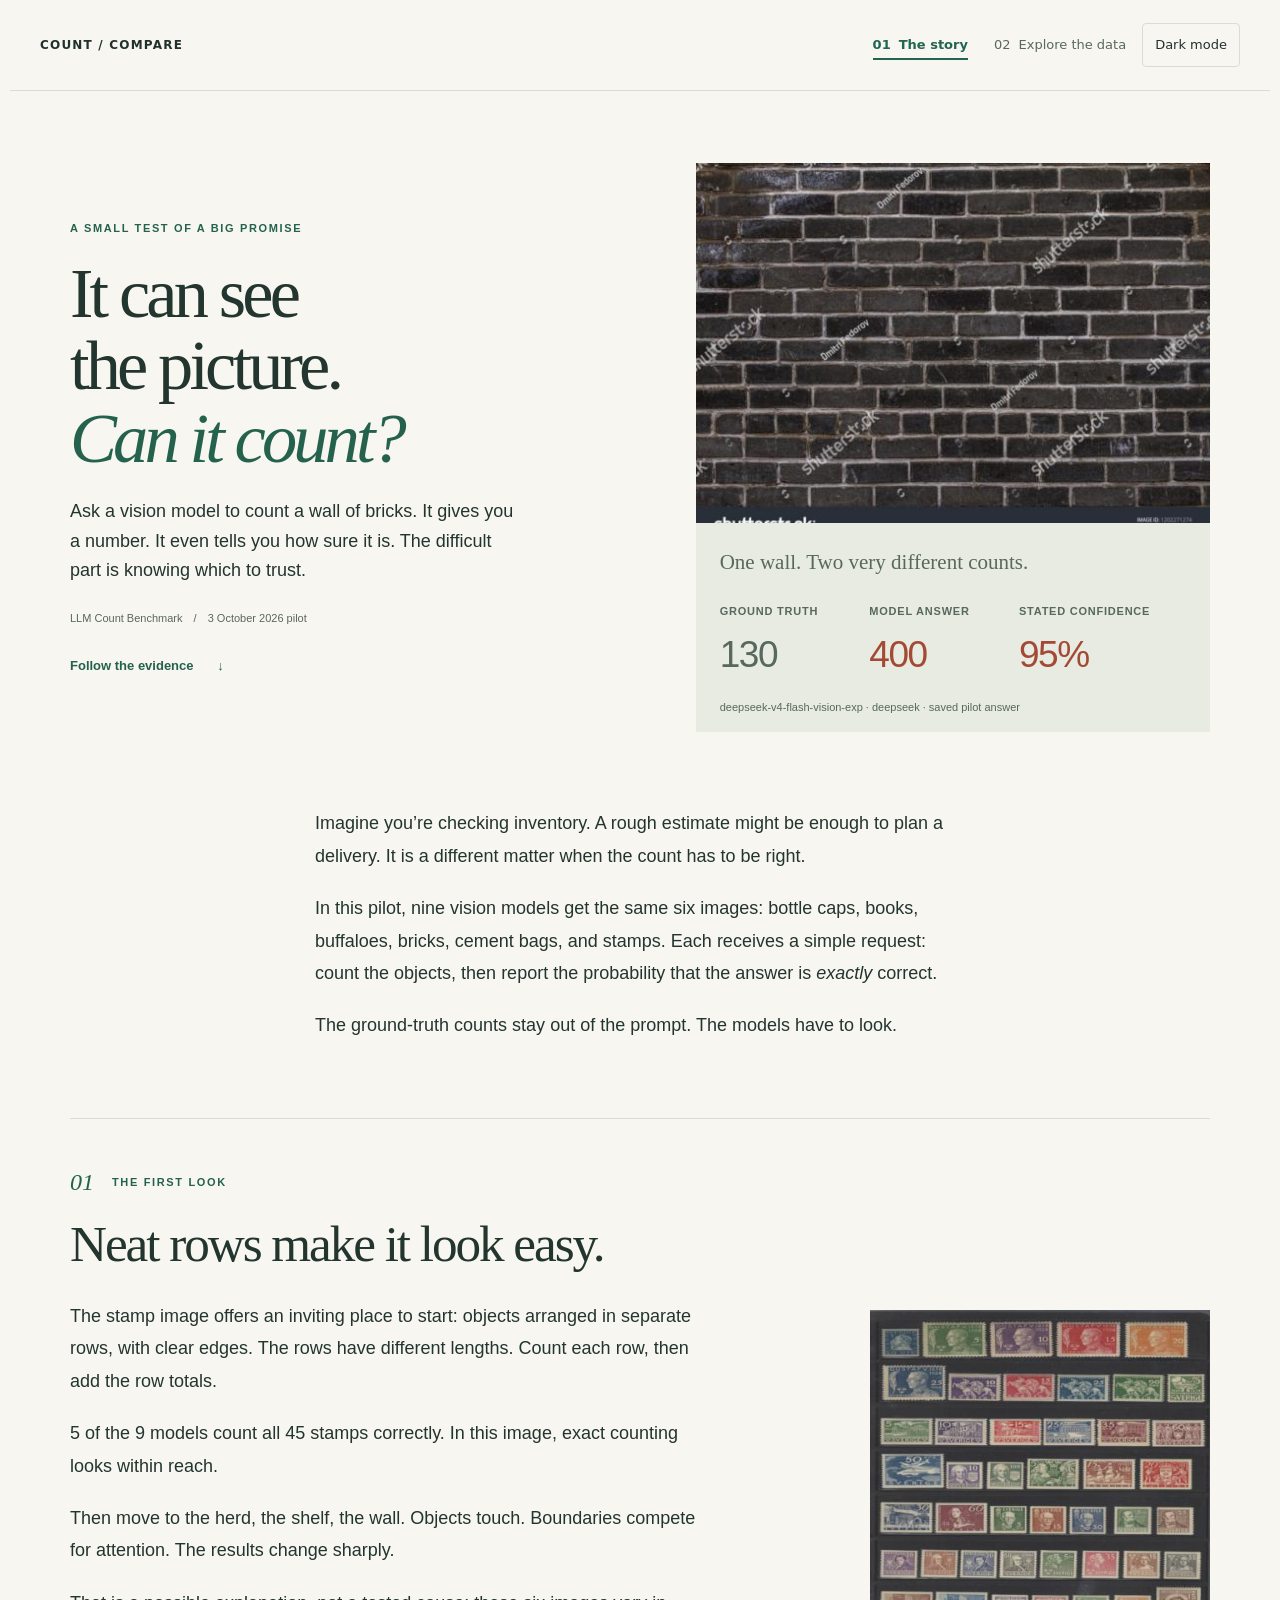
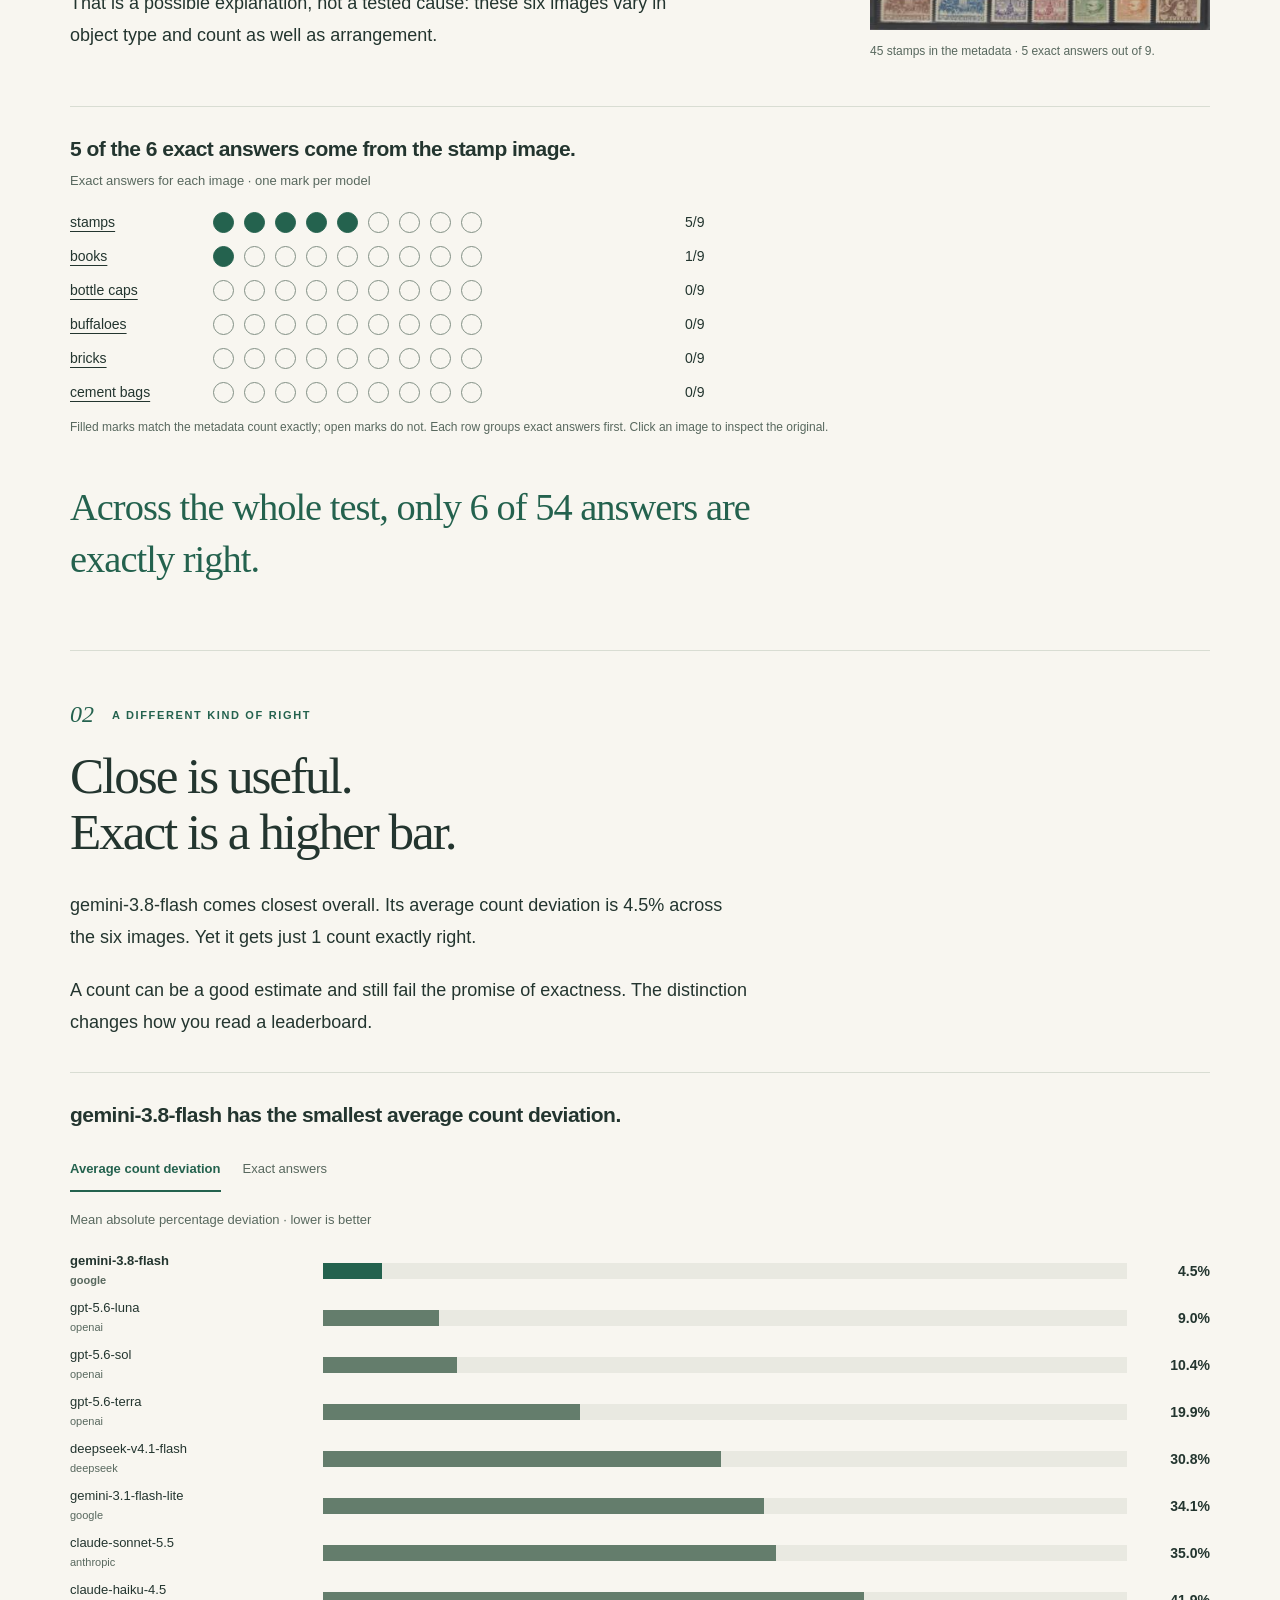
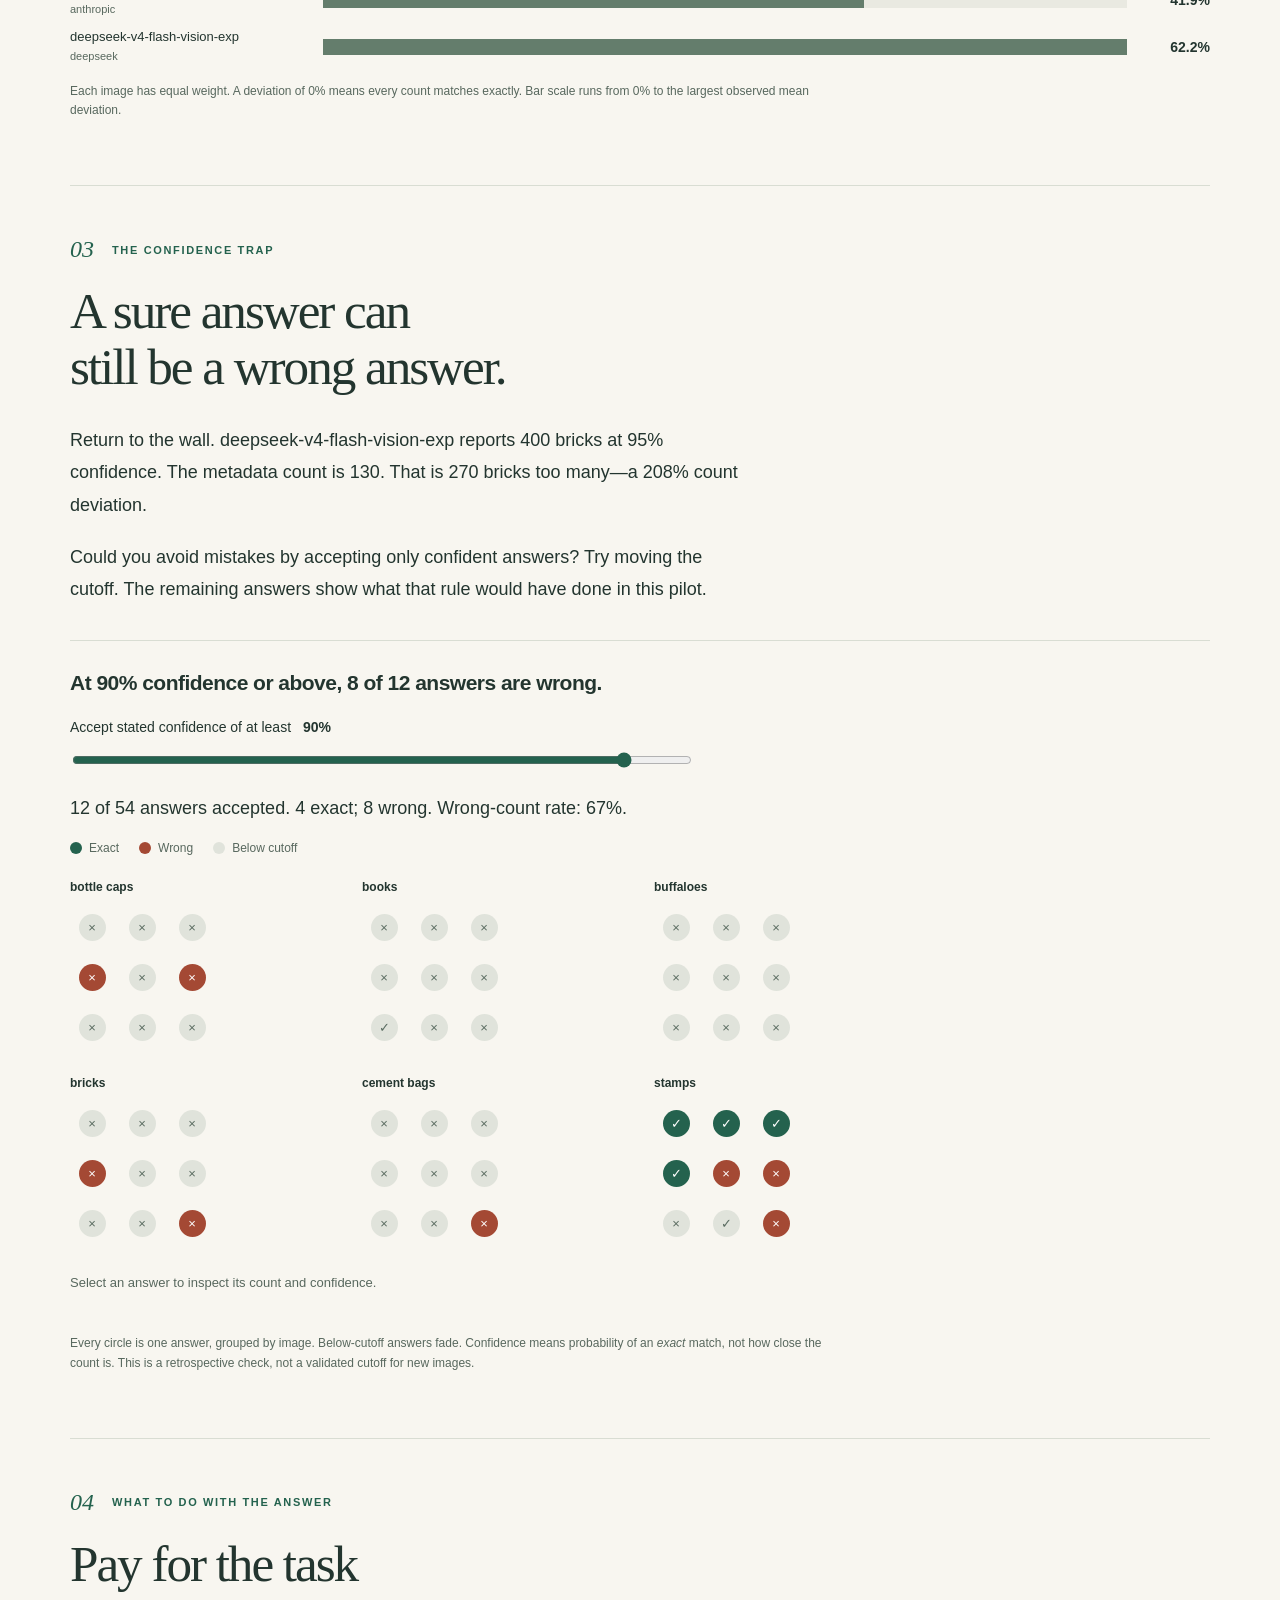
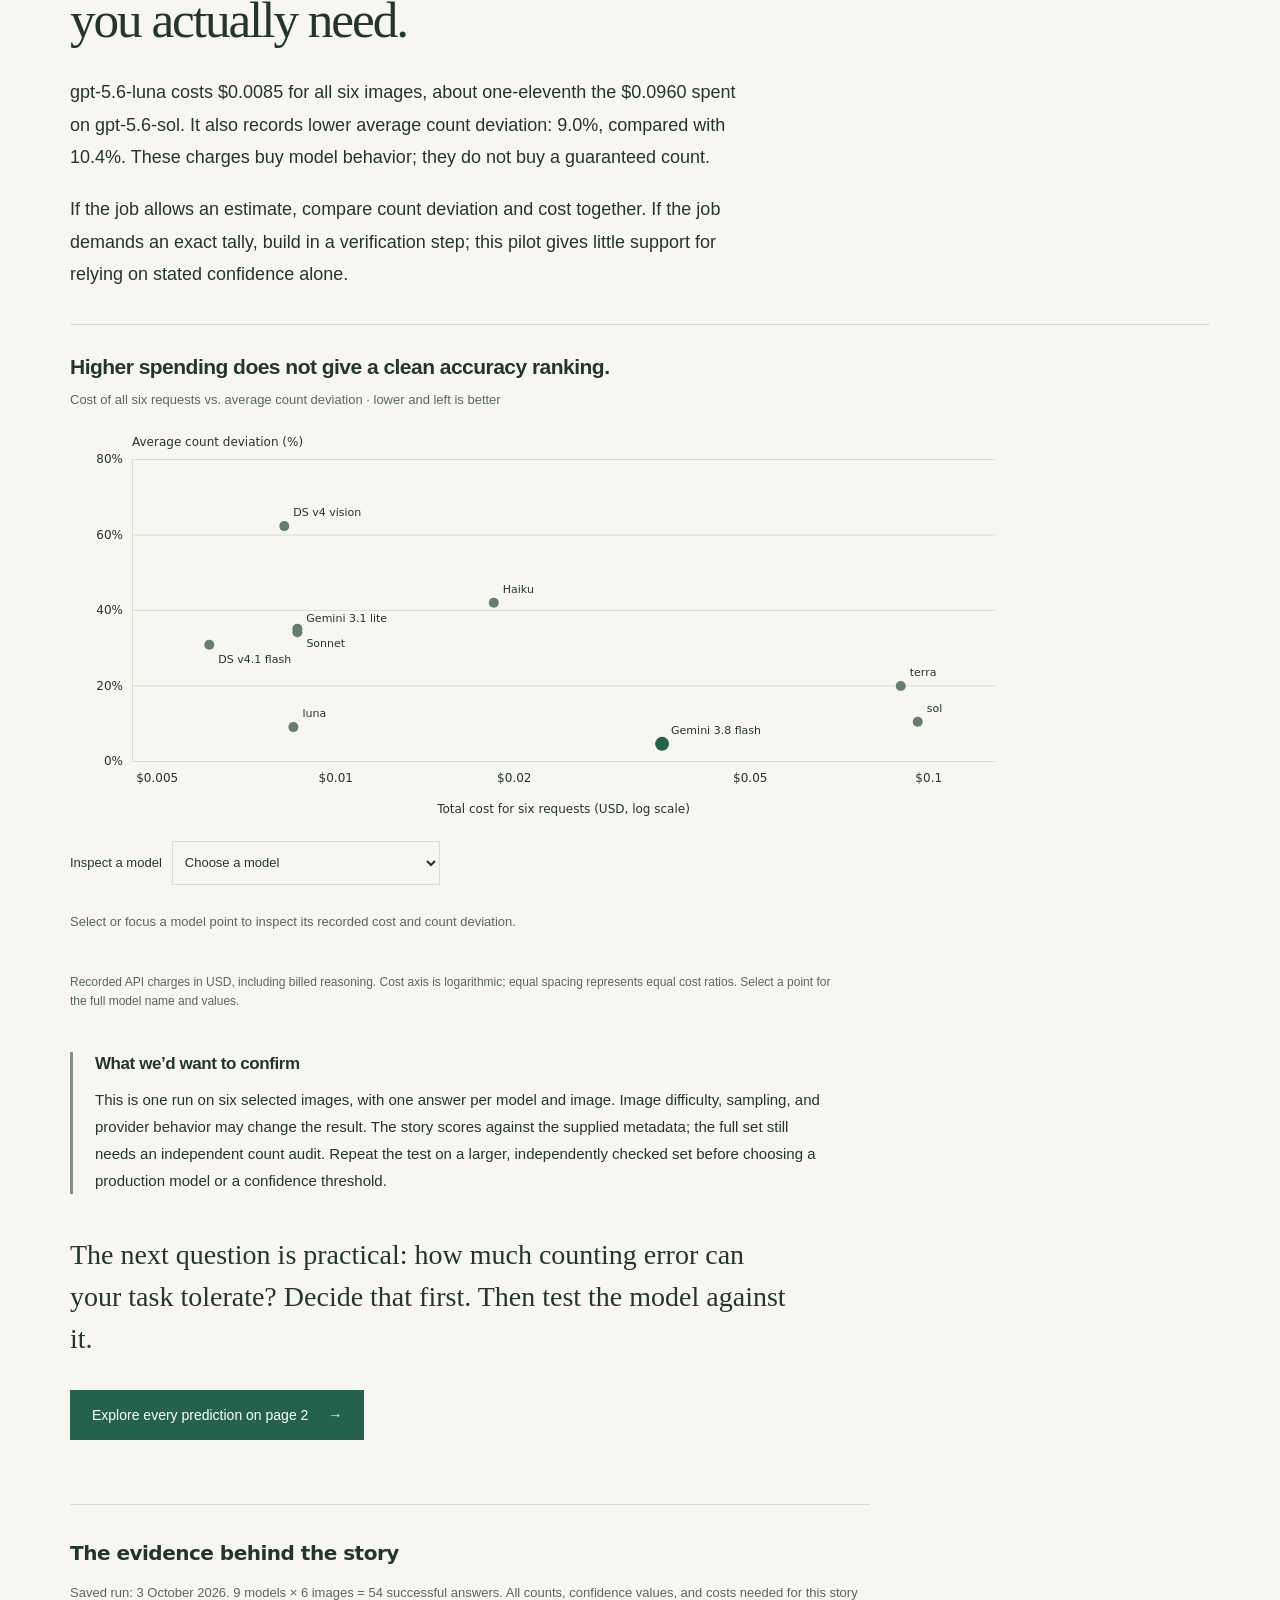
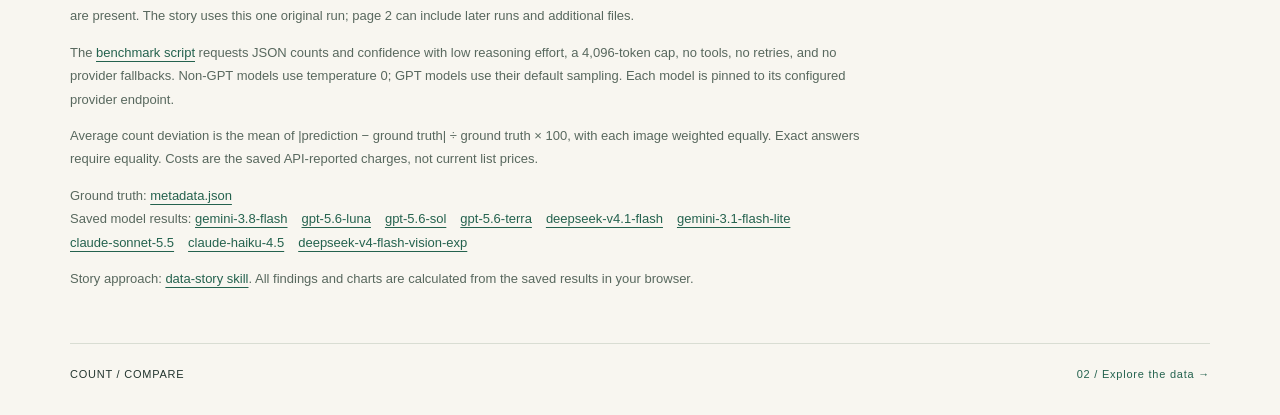
==== commit f66fe293: "docs: create data story" ====
--- a/index.html
+++ b/index.html
@@ -2,46 +2,69 @@
 <html lang="en">
 <head>
   <meta charset="utf-8">
+  <meta name="color-scheme" content="light dark">
   <meta name="viewport" content="width=device-width, initial-scale=1">
-  <meta name="description" content="A compact comparison of image-counting predictions, confidence, cost and latency.">
-  <title>Count / Compare</title>
-  <link rel="stylesheet" href="styles.css">
-  <script src="charts.js" defer></script>
-  <script src="app.js" defer></script>
+  <meta name="description" content="Nine vision models, six crowded images, and the gap between a plausible count and an exact one. A data story from the LLM Count Benchmark.">
+  <script src="theme.js?v=2"></script>
+  <link rel="stylesheet" href="theme.css?v=2">
+  <title>Can it count? / Count Compare</title>
+  <link rel="stylesheet" href="navigation.css?v=2">
+  <link rel="stylesheet" href="story.css?v=2">
+  <script src="vendor/d3.min.js" defer></script>
+  <script src="story.js?v=2" defer></script>
 </head>
 <body>
-  <main>
-    <header class="masthead">
-      <div><p class="eyebrow">VISION BENCHMARK</p><h1>Count <span>/</span> Compare</h1></div>
-      <div class="header-right"><p id="summary" aria-live="polite">Loading results…</p><button id="reload" type="button">↻ Refresh</button></div>
+  <a class="skip-link" href="#story">Skip to story</a>
+  <nav class="page-nav" aria-label="Benchmark pages"><a class="page-brand" href="index.html">COUNT / COMPARE</a><div><a href="index.html" aria-current="page">01 <span>The story</span></a><a href="compare.html">02 <span>Explore the data</span></a></div><button id="theme-toggle" class="theme-toggle" type="button" aria-label="Switch to dark mode">Dark mode</button></nav>
+  <main id="story">
+    <header class="hero">
+      <div class="hero-copy">
+        <p class="eyebrow">A SMALL TEST OF A BIG PROMISE</p>
+        <h1>It can see<br>the picture.<br><em>Can it count?</em></h1>
+        <p class="dek">Ask a vision model to count a wall of bricks. It gives you a number. It even tells you how sure it is. The difficult part is knowing which to trust.</p>
+        <p class="byline">LLM Count Benchmark <span aria-hidden="true">/</span> <time datetime="2026-10-03">3 October 2026 pilot</time></p>
+        <a class="read-link" href="#first-look">Follow the evidence <span aria-hidden="true">↓</span></a>
+      </div>
+      <figure class="hero-image">
+        <a href="data/group1/2373.jpg" target="_blank" rel="noopener" aria-label="Open the original brick image"><img src="data/group1/2373.jpg" alt="A wall of dark bricks with staggered rows and pale mortar." width="384" height="384"></a>
+        <figcaption><span>One wall. Two very different counts.</span><div class="hero-counts"><div><small>GROUND TRUTH</small><strong id="hero-actual">—</strong></div><div><small>MODEL ANSWER</small><strong id="hero-predicted">—</strong></div><div><small>STATED CONFIDENCE</small><strong id="hero-confidence">—</strong></div></div><p id="hero-source">Loading the recorded answer…</p></figcaption>
+      </figure>
     </header>
-    <section class="overview" aria-label="Benchmark setup and observations">
-      <div><h2>Setup</h2><ul id="setup-notes"><li>Loading configuration…</li></ul></div>
-      <div><h2>Highlights</h2><ul id="model-observations"><li>Loading observations…</li></ul></div>
-    </section>
-    <section class="controls" aria-label="Table settings">
-      <fieldset id="metrics"><legend>Show</legend></fieldset>
-      <div class="control-row">
-        <label>Sort metric <select id="sort-metric" aria-label="Metric for row and column sorting"></select></label>
-        <label>Group <select id="group-filter" aria-label="Filter image group"><option value="">All groups</option></select></label>
-        <label>Group models <select id="provider-grouping" aria-label="Group models by provider"><option value="">Off</option><option value="asc">Provider A → Z</option><option value="desc">Provider Z → A</option></select></label>
-        <label class="search-label">Find model <input id="search" type="search" placeholder="Name or provider…"></label>
-        <div class="legend"><span class="ramp" aria-hidden="true"></span><span>0% → 50% → 100%+ deviation</span></div>
-      </div>
-    </section>
-    <details id="warnings" hidden><summary></summary><ul></ul></details>
-    <div id="confidence-charts"></div>
-    <div id="model-summary"></div>
-    <div id="results" aria-live="polite"></div>
-    <footer>
-      <details class="method-notes"><summary>How to read</summary>
-        <p>% deviation = |predicted − actual| / actual × 100; Δ count = predicted − actual. Mean deviation weights images equally, excluding missing predictions and zero actual counts. Confidence is P(exact count); chart accuracy requires an exact match.</p>
-        <p>Header arrows sort models; model-row arrows sort images. Provider grouping keeps sorts within providers. Missing values stay last. Cost/time means exclude missing values and skipped calls; totals include known failed-call charges. * marks a partial total. Times are summed request latencies, not wall time.</p>
-        <p>Latest record wins per image/configuration. Totals cover displayed records. Charts omit invalid confidence and ambiguous ground truth; coverage includes all images with known ground truth. Equal-confidence answers share one cutoff.</p>
-      </details>
-      <p>JSON: <code>eval2/</code> · images: <code>data/</code> · <span id="loaded-at"></span> · <a href="https://sanand0.github.io/llmevals/confidence-calibration/" target="_blank" rel="noopener">Chart reference</a></p>
-    </footer>
-    <noscript>Enable JavaScript to load the result files.</noscript>
+    <p id="story-status" class="load-status" role="status">Reading the saved pilot results…</p>
+    <div id="story-content" hidden>
+      <div class="story-intro"><p>Imagine you’re checking inventory. A rough estimate might be enough to plan a delivery. It is a different matter when the count has to be right.</p><p>In this pilot, nine vision models get the same six images: bottle caps, books, buffaloes, bricks, cement bags, and stamps. Each receives a simple request: count the objects, then report the probability that the answer is <em>exactly</em> correct.</p><p>The ground-truth counts stay out of the prompt. The models have to look.</p></div>
+      <section id="first-look" class="story-beat">
+        <div class="beat-heading"><span class="beat-number">01</span><p class="eyebrow">THE FIRST LOOK</p></div>
+        <h2>Neat rows make it look easy.</h2>
+        <div class="split"><div class="prose"><p>The stamp image offers an inviting place to start: objects arranged in separate rows, with clear edges. The rows have different lengths. Count each row, then add the row totals.</p><p id="stamp-finding"></p><p>Then move to the herd, the shelf, the wall. Objects touch. Boundaries compete for attention. The results change sharply.</p><p>That is a possible explanation, not a tested cause: these six images vary in object type and count as well as arrangement.</p></div><figure class="stamp-figure"><a href="data/group1/2933.jpg" target="_blank" rel="noopener"><img src="data/group1/2933.jpg" alt="Postage stamps arranged in seven rows of different lengths." width="384" height="384" loading="lazy"></a><figcaption id="stamp-caption"></figcaption></figure></div>
+        <figure class="story-figure"><h3 id="image-chart-title"></h3><p class="chart-subtitle">Exact answers for each image · one mark per model</p><div id="image-chart" class="image-chart"></div><figcaption>Filled marks match the metadata count exactly; open marks do not. Each row groups exact answers first. Click an image to inspect the original.</figcaption></figure>
+        <p class="revelation" id="exact-revelation"></p>
+      </section>
+      <section id="close" class="story-beat">
+        <div class="beat-heading"><span class="beat-number">02</span><p class="eyebrow">A DIFFERENT KIND OF RIGHT</p></div>
+        <h2>Close is useful.<br>Exact is a higher bar.</h2>
+        <div class="prose"><p id="winner-finding"></p><p>A count can be a good estimate and still fail the promise of exactness. The distinction changes how you read a leaderboard.</p></div>
+        <figure class="story-figure"><h3 id="ranking-title"></h3><div class="metric-switch" role="group" aria-label="Choose counting measure"><button type="button" data-measure="deviation" aria-pressed="true">Average count deviation</button><button type="button" data-measure="exact" aria-pressed="false">Exact answers</button></div><p class="chart-subtitle" id="ranking-subtitle"></p><div id="ranking-chart"></div><figcaption id="ranking-note"></figcaption></figure>
+      </section>
+      <section id="confidence" class="story-beat">
+        <div class="beat-heading"><span class="beat-number">03</span><p class="eyebrow">THE CONFIDENCE TRAP</p></div>
+        <h2>A sure answer can<br>still be a wrong answer.</h2>
+        <div class="prose"><p id="brick-finding"></p><p>Could you avoid mistakes by accepting only confident answers? Try moving the cutoff. The remaining answers show what that rule would have done in this pilot.</p></div>
+        <figure class="story-figure confidence-figure"><h3 id="confidence-title"></h3><div class="cutoff-control"><label for="confidence-cutoff">Accept stated confidence of at least <output id="cutoff-value" for="confidence-cutoff">90%</output></label><input id="confidence-cutoff" type="range" min="0" max="100" step="1" value="90"></div><p id="cutoff-summary" class="cutoff-summary" aria-live="polite"></p><div class="dot-legend"><span><i class="dot-key exact"></i> Exact</span><span><i class="dot-key wrong"></i> Wrong</span><span><i class="dot-key excluded"></i> Below cutoff</span></div><div id="confidence-chart" class="confidence-grid"></div><p id="answer-detail" class="answer-detail" aria-live="polite">Select an answer to inspect its count and confidence.</p><figcaption>Every circle is one answer, grouped by image. Below-cutoff answers fade. Confidence means probability of an <em>exact</em> match, not how close the count is. This is a retrospective check, not a validated cutoff for new images.</figcaption></figure>
+      </section>
+      <section id="cost" class="story-beat">
+        <div class="beat-heading"><span class="beat-number">04</span><p class="eyebrow">WHAT TO DO WITH THE ANSWER</p></div>
+        <h2>Pay for the task<br>you actually need.</h2>
+        <div class="prose"><p id="cost-finding"></p><p>If the job allows an estimate, compare count deviation and cost together. If the job demands an exact tally, build in a verification step; this pilot gives little support for relying on stated confidence alone.</p></div>
+        <figure class="story-figure"><h3>Higher spending does not give a clean accuracy ranking.</h3><p class="chart-subtitle">Cost of all six requests vs. average count deviation · lower and left is better</p><div id="cost-chart" class="cost-chart"></div><label class="cost-select" for="cost-model">Inspect a model <select id="cost-model"></select></label><p id="cost-detail" class="answer-detail" aria-live="polite"></p><figcaption>Recorded API charges in USD, including billed reasoning. Cost axis is logarithmic; equal spacing represents equal cost ratios. Select a point for the full model name and values.</figcaption></figure>
+        <div class="caveat"><h3>What we’d want to confirm</h3><p>This is one run on six selected images, with one answer per model and image. Image difficulty, sampling, and provider behavior may change the result. The story scores against the supplied metadata; the full set still needs an independent count audit. Repeat the test on a larger, independently checked set before choosing a production model or a confidence threshold.</p></div>
+        <p class="closing">The next question is practical: how much counting error can your task tolerate? Decide that first. Then test the model against it.</p>
+        <a class="explore-link" href="compare.html">Explore every prediction on page 2 <span aria-hidden="true">→</span></a>
+      </section>
+      <section class="methodology" aria-labelledby="methods-heading"><h2 id="methods-heading">The evidence behind the story</h2><p id="sample-summary"></p><p>The <a href="main3.py">benchmark script</a> requests JSON counts and confidence with low reasoning effort, a 4,096-token cap, no tools, no retries, and no provider fallbacks. Non-GPT models use temperature 0; GPT models use their default sampling. Each model is pinned to its configured provider endpoint.</p><p>Average count deviation is the mean of |prediction − ground truth| ÷ ground truth × 100, with each image weighted equally. Exact answers require equality. Costs are the saved API-reported charges, not current list prices.</p><p id="source-links"></p><p class="skill-credit">Story approach: <a href="https://raw.githubusercontent.com/sanand0/scripts/refs/heads/main/agents/data-story/SKILL.md">data-story skill</a>. All findings and charts are calculated from the saved results in your browser.</p></section>
+    </div>
+    <noscript><p>Enable JavaScript to calculate the story from the saved results. You can also inspect the <a href="eval2/manifest.json">data manifest</a>.</p></noscript>
+    <footer class="story-footer"><span>COUNT / COMPARE</span><a href="compare.html">02 / Explore the data →</a></footer>
   </main>
 </body>
 </html>
--- a/theme.css
+++ b/theme.css
@@ -0,0 +1,28 @@
+:root {
+  color-scheme: light;
+  --paper: #f8f6f0; --page-bg: #f5f6f2; --ink: #23352f; --text: #20312d;
+  --muted: #58685e; --green: #24624e; --accent: #216552; --on-accent: #ffffff;
+  --red: #a44934; --on-red: #ffffff; --line: #d9ddd3; --soft: #e7ebe2;
+  --surface: #ffffff; --surface-alt: #f9faf7; --surface-muted: #f1f4ee;
+  --hover: #e5eee7; --neutral-mark: #647d6c; --mark-outline: #829085;
+  --track: #e9e9e1; --excluded: #e0e3db; --excluded-ink: #596b60;
+  --heat-text: #25382b; --heat-label: #314735; --warning-bg: #fff6e4; --warning-ink: #725f3b;
+  --series-1: #216552; --series-2: #b94b38; --series-3: #456eb4; --series-4: #a17820;
+  --series-5: #8256a6; --series-6: #268a9a; --series-7: #c2678c; --series-8: #637830;
+  --series-9: #9b6743; --series-10: #56626f;
+  --heat-low: #b6e0c4; --heat-mid: #f7e3a0; --heat-high: #edafa7;
+}
+:root[data-theme="dark"] {
+  color-scheme: dark;
+  --paper: #171f1c; --page-bg: #171f1c; --ink: #e6eae0; --text: #e6eae0;
+  --muted: #b4c0b5; --green: #8bcdb0; --accent: #8bcdb0; --on-accent: #17261e;
+  --red: #efaa91; --on-red: #291b16; --line: #3d4b42; --soft: #26362d;
+  --surface: #202c25; --surface-alt: #26322b; --surface-muted: #2b382f;
+  --hover: #34453a; --neutral-mark: #9aaa99; --mark-outline: #a0ad9e;
+  --track: #303e34; --excluded: #344138; --excluded-ink: #b4c0b5;
+  --heat-text: #eef1e8; --heat-label: #dee6dc; --warning-bg: #3a3221; --warning-ink: #edd5a4;
+  --series-1: #8bcdb0; --series-2: #efaa91; --series-3: #91b6f0; --series-4: #dfc279;
+  --series-5: #c5a3e3; --series-6: #81c8d7; --series-7: #e6a2c3; --series-8: #bacf85;
+  --series-9: #d5ad8d; --series-10: #b7c2cc;
+  --heat-low: #2a4f3b; --heat-mid: #5a4c23; --heat-high: #63312e;
+}
--- a/navigation.css
+++ b/navigation.css
@@ -0,0 +1,15 @@
+.page-nav { display: flex; align-items: center; justify-content: space-between; gap: 16px; max-width: 1680px; margin: auto; padding: 18px 28px; border-bottom: 1px solid var(--line); font: 13px/1.4 ui-sans-serif, system-ui, sans-serif; }
+.page-nav a { color: var(--muted); text-decoration: none; }
+.page-nav .page-brand { color: var(--text); font-size: 12px; font-weight: 750; letter-spacing: .1em; }
+.page-nav > div { display: flex; gap: 26px; }
+.page-nav > div a { display: flex; gap: 8px; padding: 4px 0; }
+.page-nav a[aria-current] { color: var(--accent); font-weight: 700; box-shadow: 0 2px var(--accent); }
+.page-nav a:hover { color: var(--accent); }
+.page-nav a:focus-visible { outline: 2px solid var(--accent); outline-offset: 5px; }
+@media (max-width: 650px) { .page-nav { padding: 15px 16px; } .page-nav > div { gap: 16px; } .page-nav .page-brand { max-width: 74px; font-size: 10px; } .page-nav > div a { gap: 5px; font-size: 12px; } }
+
+.page-nav > div { margin-left: auto; }
+.theme-toggle { border: 1px solid var(--line); border-radius: 4px; background: transparent; color: var(--text); min-height: 44px; padding: 8px 12px; font: inherit; cursor: pointer; white-space: nowrap; }
+.theme-toggle:hover { background: var(--hover); }
+.theme-toggle:focus-visible { outline: 2px solid var(--accent); outline-offset: 4px; }
+@media (max-width: 600px) { .page-nav { display: grid; grid-template-columns: 1fr auto; gap: 8px 18px; } .page-nav .page-brand { max-width: none; font-size: 11px; } .page-nav > div { grid-column: 1 / -1; grid-row: 2; margin: 0; justify-content: space-between; } .theme-toggle { grid-column: 2; grid-row: 1; font-size: 12px; } .page-nav > div a { min-height: 44px; align-items: center; } }
--- a/story.css
+++ b/story.css
@@ -0,0 +1,130 @@
+:root { color: var(--ink); background: var(--paper); font-family: "Avenir Next", "Segoe UI", ui-sans-serif, sans-serif; font-synthesis: none; }
+* { box-sizing: border-box; }
+body { margin: 0; }
+[hidden] { display: none !important; }
+a { color: var(--green); text-underline-offset: 4px; }
+button, input { font: inherit; }
+button, a, input { -webkit-tap-highlight-color: transparent; }
+button { cursor: pointer; }
+a:focus-visible, button:focus-visible, input:focus-visible, .cost-point:focus-visible { outline: 2px solid var(--green); outline-offset: 5px; }
+.skip-link { position: absolute; top: -70px; left: 16px; z-index: 5; padding: 12px; background: var(--paper); }
+.skip-link:focus { top: 10px; }
+.page-nav { max-width: 1260px; padding: 23px 30px; }
+main { max-width: 1200px; margin: auto; padding: 0 30px; }
+.hero { display: grid; grid-template-columns: 1.1fr 1fr; gap: 60px; align-items: center; padding: 72px 0 65px; }
+.eyebrow { color: var(--green); font-size: 11px; font-weight: 750; letter-spacing: .15em; margin: 0; }
+h1, h2, .revelation, .closing { font-family: Georgia, "Times New Roman", serif; font-weight: 400; }
+h1 { font-size: clamp(48px, 5.5vw, 77px); line-height: 1.03; letter-spacing: -.055em; margin: 23px 0; }
+h1 em { color: var(--green); font-weight: 400; }
+.dek { font-size: 18px; line-height: 1.65; max-width: 445px; }
+.byline { font-size: 11px; color: var(--muted); line-height: 1.7; margin: 23px 0 28px; }
+.byline span { padding: 0 8px; }
+.read-link { font-size: 13px; font-weight: 600; text-decoration: none; }
+.read-link span { display: inline-block; margin-left: 20px; }
+figure { margin: 0; }
+.hero-image { background: var(--soft); }
+.hero-image > a { display: block; }
+.hero-image img { display: block; width: 100%; height: auto; max-height: 360px; object-fit: cover; object-position: top; }
+.hero-image figcaption { padding: 22px 24px 17px; }
+.hero-image figcaption > span { font-family: Georgia, serif; font-size: 21px; }
+.hero-counts { display: grid; grid-template-columns: .9fr .9fr 1.2fr; gap: 16px; margin-top: 22px; }
+.hero-counts small { display: block; font-size: 11px; font-weight: 700; letter-spacing: .07em; }
+.hero-counts strong { display: block; font-size: 37px; font-weight: 500; letter-spacing: -.04em; margin-top: 4px; font-variant-numeric: tabular-nums; }
+.hero-counts > div:not(:first-child) strong { color: var(--red); }
+#hero-source { font-size: 11px; line-height: 1.5; color: var(--muted); overflow-wrap: anywhere; margin: 14px 0 0; }
+.load-status { color: var(--muted); padding: 24px 0; line-height: 1.6; }
+.load-status.error { color: var(--red); border-top: 1px solid var(--line); }
+.story-intro { max-width: 650px; margin: 10px auto 76px; }
+.story-intro p, .prose p { font-size: 18px; line-height: 1.8; margin: 0 0 20px; }
+.story-beat { padding: 50px 0 64px; border-top: 1px solid var(--line); scroll-margin-top: 24px; }
+.beat-heading { display: flex; align-items: center; gap: 18px; margin-bottom: 20px; }
+.beat-number { font: italic 24px Georgia, serif; color: var(--green); }
+h2 { font-size: clamp(34px, 4vw, 52px); letter-spacing: -.04em; line-height: 1.1; margin: 0 0 28px; }
+.prose { max-width: 680px; }
+.split { display: grid; grid-template-columns: 1.4fr 1fr; gap: 65px; align-items: center; }
+.stamp-figure { max-width: 340px; justify-self: end; }
+.stamp-figure img { display: block; width: 100%; height: auto; }
+figcaption { font-size: 12px; line-height: 1.65; color: var(--muted); }
+.stamp-figure figcaption { margin-top: 12px; }
+.story-figure { margin-top: 34px; padding: 27px 0 0; border-top: 1px solid var(--line); }
+h3 { font-size: 21px; line-height: 1.4; letter-spacing: -.025em; font-weight: 650; margin: 0 0 8px; }
+.chart-subtitle { font-size: 13px; line-height: 1.6; color: var(--muted); margin: 0 0 20px; }
+.story-figure > figcaption { margin: 15px 0 0; max-width: 780px; }
+.image-chart { display: grid; gap: 13px; max-width: 660px; }
+.image-result { display: grid; grid-template-columns: 125px 1fr 45px; align-items: center; gap: 18px; font-size: 14px; }
+.image-result a { color: var(--ink); }
+.image-marks { display: flex; gap: 10px; }
+.image-mark { width: 21px; height: 21px; border: 1.5px solid var(--mark-outline); border-radius: 50%; }
+.image-mark.exact { background: var(--green); border-color: var(--green); }
+.image-result strong { font-weight: 500; font-variant-numeric: tabular-nums; }
+.revelation { max-width: 730px; font-size: clamp(27px, 3vw, 39px); line-height: 1.35; color: var(--green); letter-spacing: -.025em; margin: 45px 0 0; }
+.metric-switch { display: flex; flex-wrap: wrap; gap: 8px 22px; margin: 18px 0; }
+.metric-switch button { background: none; border: 0; border-bottom: 2px solid transparent; padding: 7px 0; font-size: 13px; color: var(--muted); }
+.metric-switch button[aria-pressed=true] { color: var(--green); border-color: var(--green); font-weight: 700; }
+.ranking-row { display: grid; grid-template-columns: 235px 1fr 65px; gap: 18px; align-items: center; min-height: 40px; margin-top: 7px; }
+.ranking-label { font-size: 13px; line-height: 1.3; overflow-wrap: anywhere; }
+.ranking-label small { display: block; font-size: 11px; color: var(--muted); margin-top: 3px; }
+.ranking-track { height: 16px; background: var(--track); }
+.ranking-bar { height: 100%; background: var(--neutral-mark); width: var(--bar-width); transition: width .3s ease; }
+.ranking-row.highlight .ranking-bar { background: var(--green); }
+.ranking-row.highlight .ranking-label { font-weight: 700; }
+.ranking-value { font-size: 14px; font-weight: 600; text-align: right; font-variant-numeric: tabular-nums; }
+.cutoff-control { margin: 22px 0; max-width: 620px; }
+.cutoff-control label { display: block; font-size: 14px; margin-bottom: 15px; }
+.cutoff-control output { font-weight: 750; margin-left: 8px; }
+input[type=range] { width: 100%; accent-color: var(--green); cursor: pointer; }
+.cutoff-summary { font-size: 18px; line-height: 1.6; margin-bottom: 18px; }
+.dot-legend { display: flex; flex-wrap: wrap; gap: 20px; font-size: 12px; margin-bottom: 25px; color: var(--muted); }
+.dot-legend span { display: flex; align-items: center; gap: 7px; }
+.dot-key, .answer-dot { display: inline-flex; justify-content: center; align-items: center; width: 25px; height: 25px; border-radius: 50%; border: 0; }
+.exact { background: var(--green); color: var(--on-accent); }
+.wrong { background: var(--red); color: var(--on-red); }
+.excluded { background: var(--excluded); color: var(--excluded-ink); }
+.dot-key { width: 12px; height: 12px; }
+.confidence-grid { display: grid; grid-template-columns: repeat(6, 1fr); gap: 26px; max-width: 850px; }
+.answer-group { min-width: 0; }
+.answer-group h4 { font-size: 12px; font-weight: 600; margin: 0 0 12px; }
+.answer-marks { display: grid; grid-template-columns: repeat(3, 25px); gap: 9px; }
+.answer-dot { padding: 0; font-size: 13px; line-height: 1; }
+.answer-dot[aria-pressed=true] { outline: 2px solid var(--ink); outline-offset: 3px; }
+.answer-detail { min-height: 47px; font-size: 13px; line-height: 1.65; color: var(--muted); margin: 26px 0 0; max-width: 900px; }
+.cost-chart { width: 100%; max-width: 960px; min-height: 370px; }
+.cost-chart svg { display: block; width: 100%; overflow: visible; color: var(--muted); }
+.cost-chart text { fill: var(--ink); font: 12px ui-sans-serif, system-ui, sans-serif; }
+.cost-chart .domain { stroke: var(--line); }
+.cost-chart .tick line { stroke: var(--line); }
+.cost-chart .grid .domain { display: none; }
+.cost-point { fill: var(--neutral-mark); cursor: pointer; }
+.cost-point.highlight { fill: var(--green); }
+.cost-point:hover, .cost-point:focus { stroke: var(--ink); stroke-width: 2px; }
+.cost-chart .point-label { font-size: 11px; }
+.caveat { border-left: 3px solid var(--mark-outline); padding-left: 22px; margin: 40px 0; max-width: 760px; }
+.caveat h3 { font-size: 17px; }
+.caveat p { font-size: 15px; line-height: 1.8; margin: 10px 0 0; }
+.closing { font-size: 28px; line-height: 1.5; max-width: 720px; margin: 30px 0; }
+.explore-link { display: inline-block; text-decoration: none; background: var(--green); color: var(--on-accent); padding: 17px 22px; font-size: 14px; }
+.explore-link span { margin-left: 16px; }
+.methodology { padding: 36px 0 40px; border-top: 1px solid var(--line); max-width: 800px; }
+.methodology h2 { font: 600 20px ui-sans-serif, system-ui, sans-serif; letter-spacing: -.025em; margin: 0 0 16px; }
+.methodology p { font-size: 13px; line-height: 1.8; color: var(--muted); }
+#source-links a { display: inline-block; margin-right: 14px; overflow-wrap: anywhere; }
+.story-footer { border-top: 1px solid var(--line); display: flex; flex-wrap: wrap; gap: 14px; justify-content: space-between; padding: 24px 0 35px; font-size: 11px; letter-spacing: .07em; }
+.story-footer a { text-decoration: none; }
+@media (max-width: 850px) { .hero { gap: 30px; padding: 48px 0; } .hero-counts { gap: 9px; } .hero-image figcaption { padding: 18px; } .hero-counts strong { font-size: 31px; } .split { gap: 30px; } .confidence-grid { grid-template-columns: repeat(3, 1fr); } }
+@media (max-width: 600px) { .page-nav { padding: 16px 20px; } main { padding: 0 20px; } .hero { grid-template-columns: 1fr; gap: 34px; padding: 40px 0; } h1 { font-size: clamp(44px, 16vw, 59px); } .dek { font-size: 17px; } .hero-image img { max-height: 285px; } .hero-counts strong { font-size: 35px; } .hero-counts small { font-size: 11px; } .story-intro { margin: 10px 0 45px; } .story-intro p, .prose p { font-size: 17px; line-height: 1.75; } .story-beat { padding: 35px 0 45px; } .split { grid-template-columns: 1fr; gap: 18px; } .stamp-figure { max-width: 280px; justify-self: start; } h2 { font-size: 37px; } h3 { font-size: 19px; } .image-result { grid-template-columns: 88px 1fr 30px; gap: 8px; font-size: 12px; } .image-marks { gap: 5px; } .image-mark { width: 16px; height: 16px; } .ranking-row { grid-template-columns: 130px 1fr 47px; gap: 9px; min-height: 47px; } .ranking-label { font-size: 11px; } .ranking-value { font-size: 12px; } .ranking-track { height: 13px; } .confidence-grid { gap: 22px 12px; } .answer-marks { grid-template-columns: repeat(3, 24px); gap: 7px; } .answer-dot { width: 24px; height: 24px; } .cutoff-summary { font-size: 16px; } .closing { font-size: 25px; } .explore-link { padding: 16px; font-size: 13px; } .explore-link span { margin-left: 7px; } }
+@media (prefers-reduced-motion: reduce) { .ranking-bar { transition: none; } }
+/* Larger hit areas keep the individual answers usable on touch screens. */
+.metric-switch button { min-height: 44px; }
+.confidence-grid { grid-template-columns: repeat(3, minmax(0, 1fr)); max-width: 850px; }
+.answer-marks { grid-template-columns: repeat(3, 44px); gap: 6px; }
+.answer-dot { width: 44px; height: 44px; position: relative; isolation: isolate; background: transparent; }
+.answer-dot::before { content: ''; position: absolute; width: 27px; height: 27px; border-radius: 50%; z-index: -1; background: var(--green); }
+.answer-dot.wrong::before { background: var(--red); }
+.answer-dot.excluded::before { background: var(--excluded); }
+.cost-point[aria-pressed=true] { stroke: var(--ink); stroke-width: 2px; }
+.hero-counts { grid-template-columns: 1fr 1fr 1.25fr; }
+@media (max-width: 600px) { .confidence-grid { grid-template-columns: repeat(2, minmax(0, 1fr)); gap: 24px 14px; } .hero-counts small { font-size: 10px; line-height: 1.5; } }
+@media (max-width: 340px) { .confidence-grid { grid-template-columns: 1fr; } }
+.cost-select { display: flex; align-items: center; flex-wrap: wrap; gap: 10px; font-size: 13px; margin: 20px 0 0; }
+.cost-select select { min-height: 44px; max-width: 100%; padding: 8px; border: 1px solid var(--line); background: var(--paper); color: var(--ink); font: inherit; }
+.cost-select select:focus-visible { outline: 2px solid var(--green); outline-offset: 3px; }
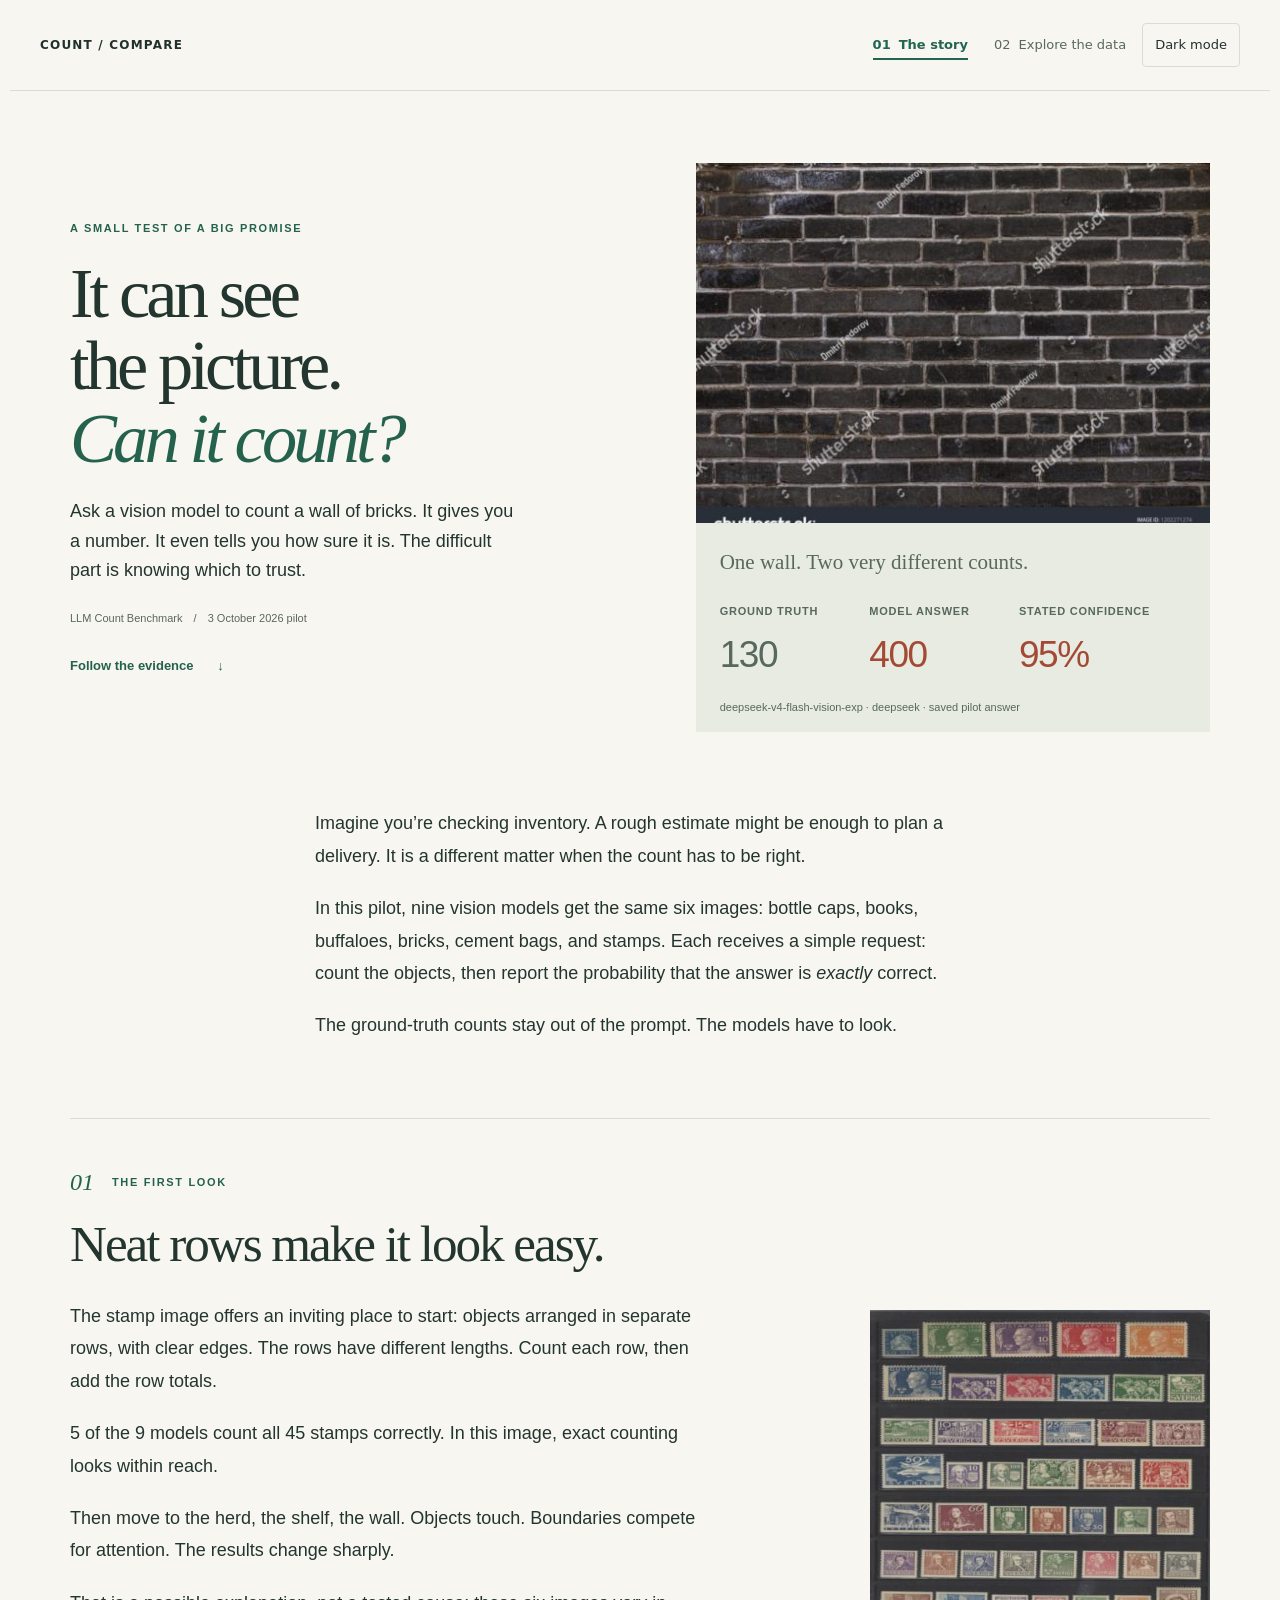
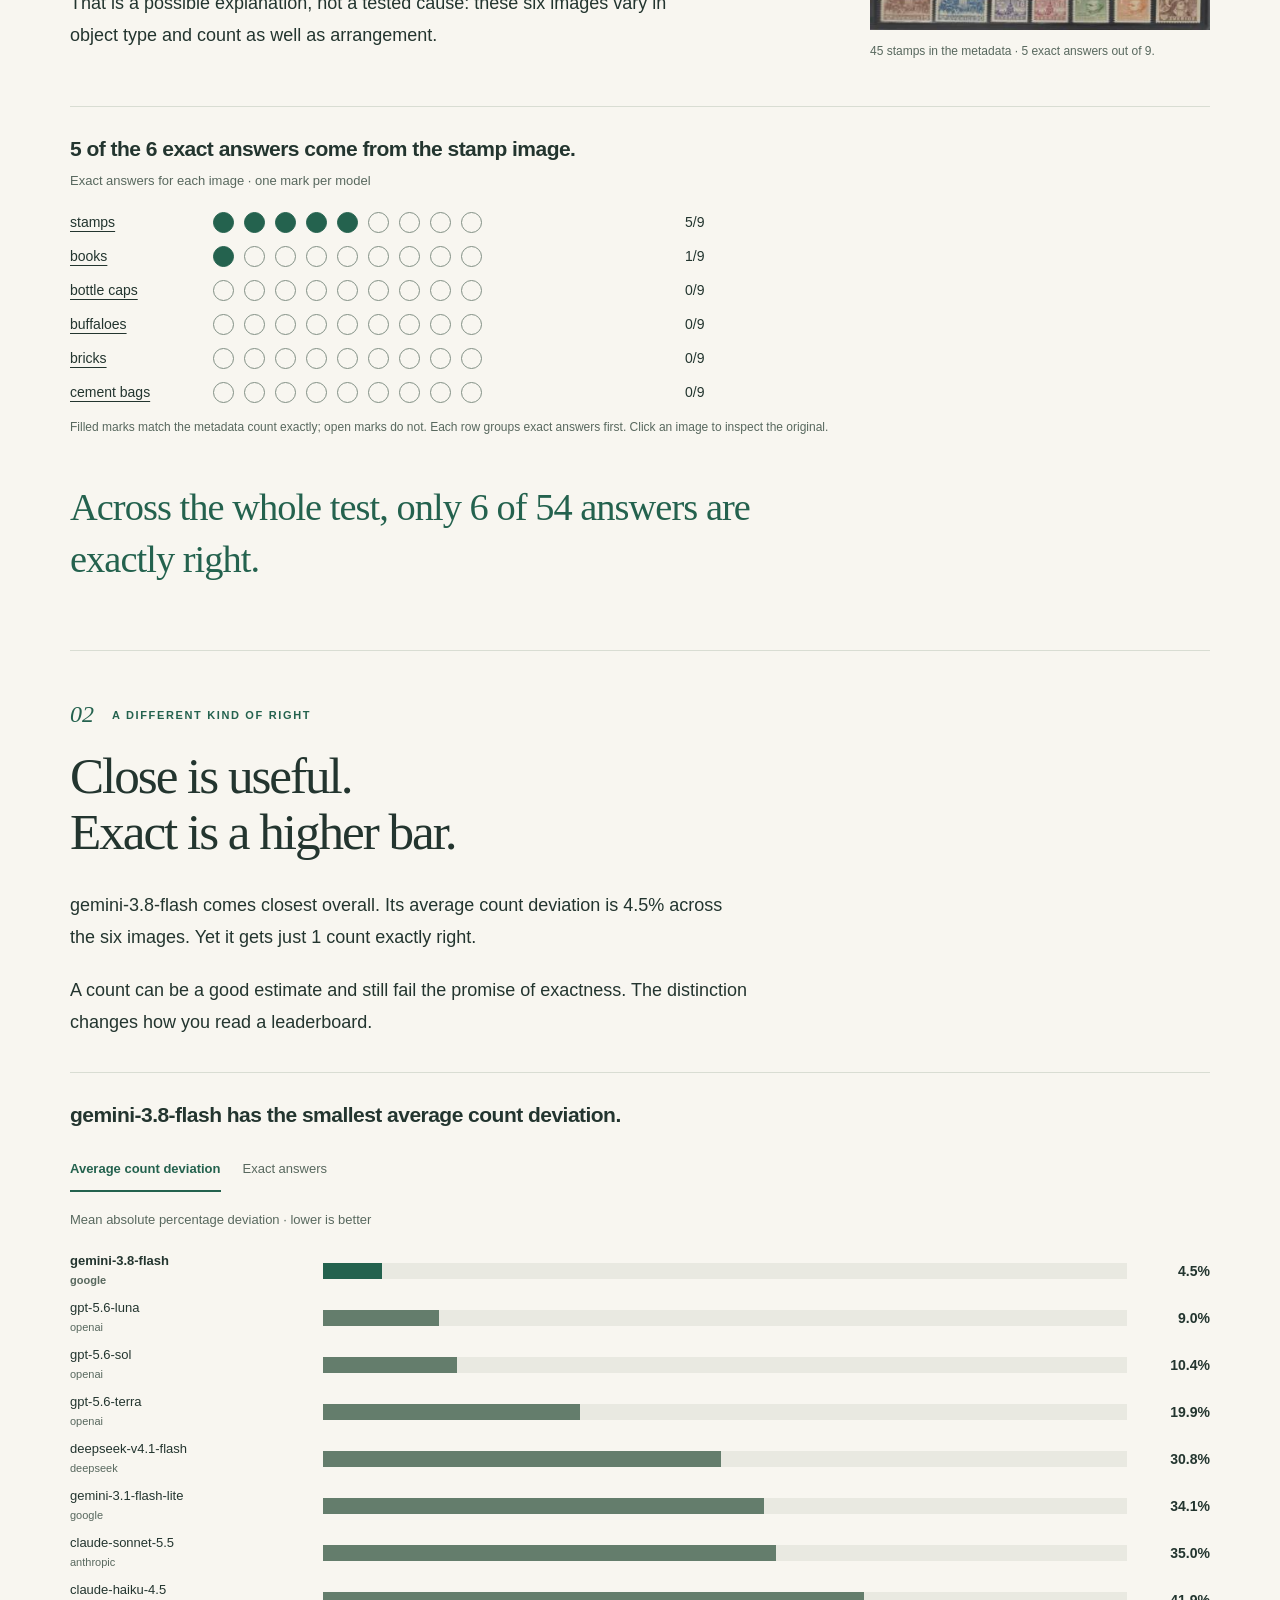
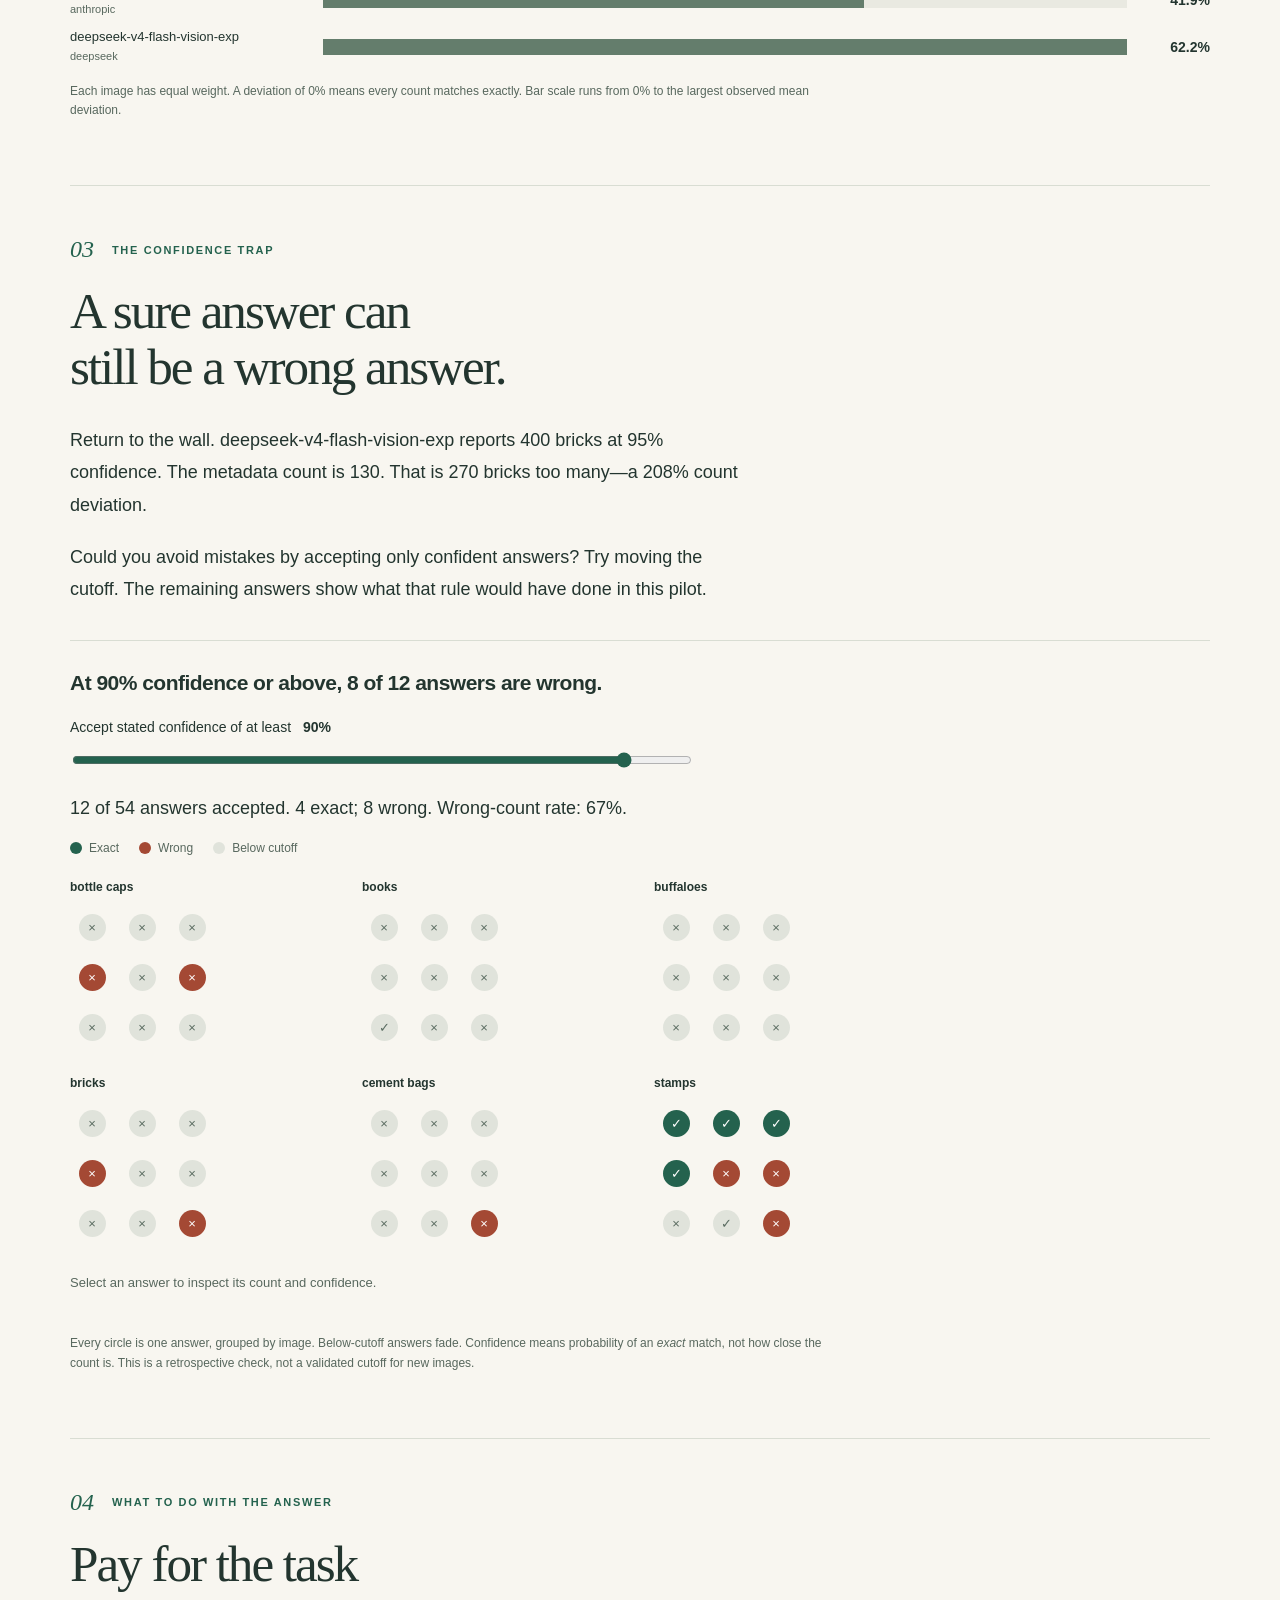
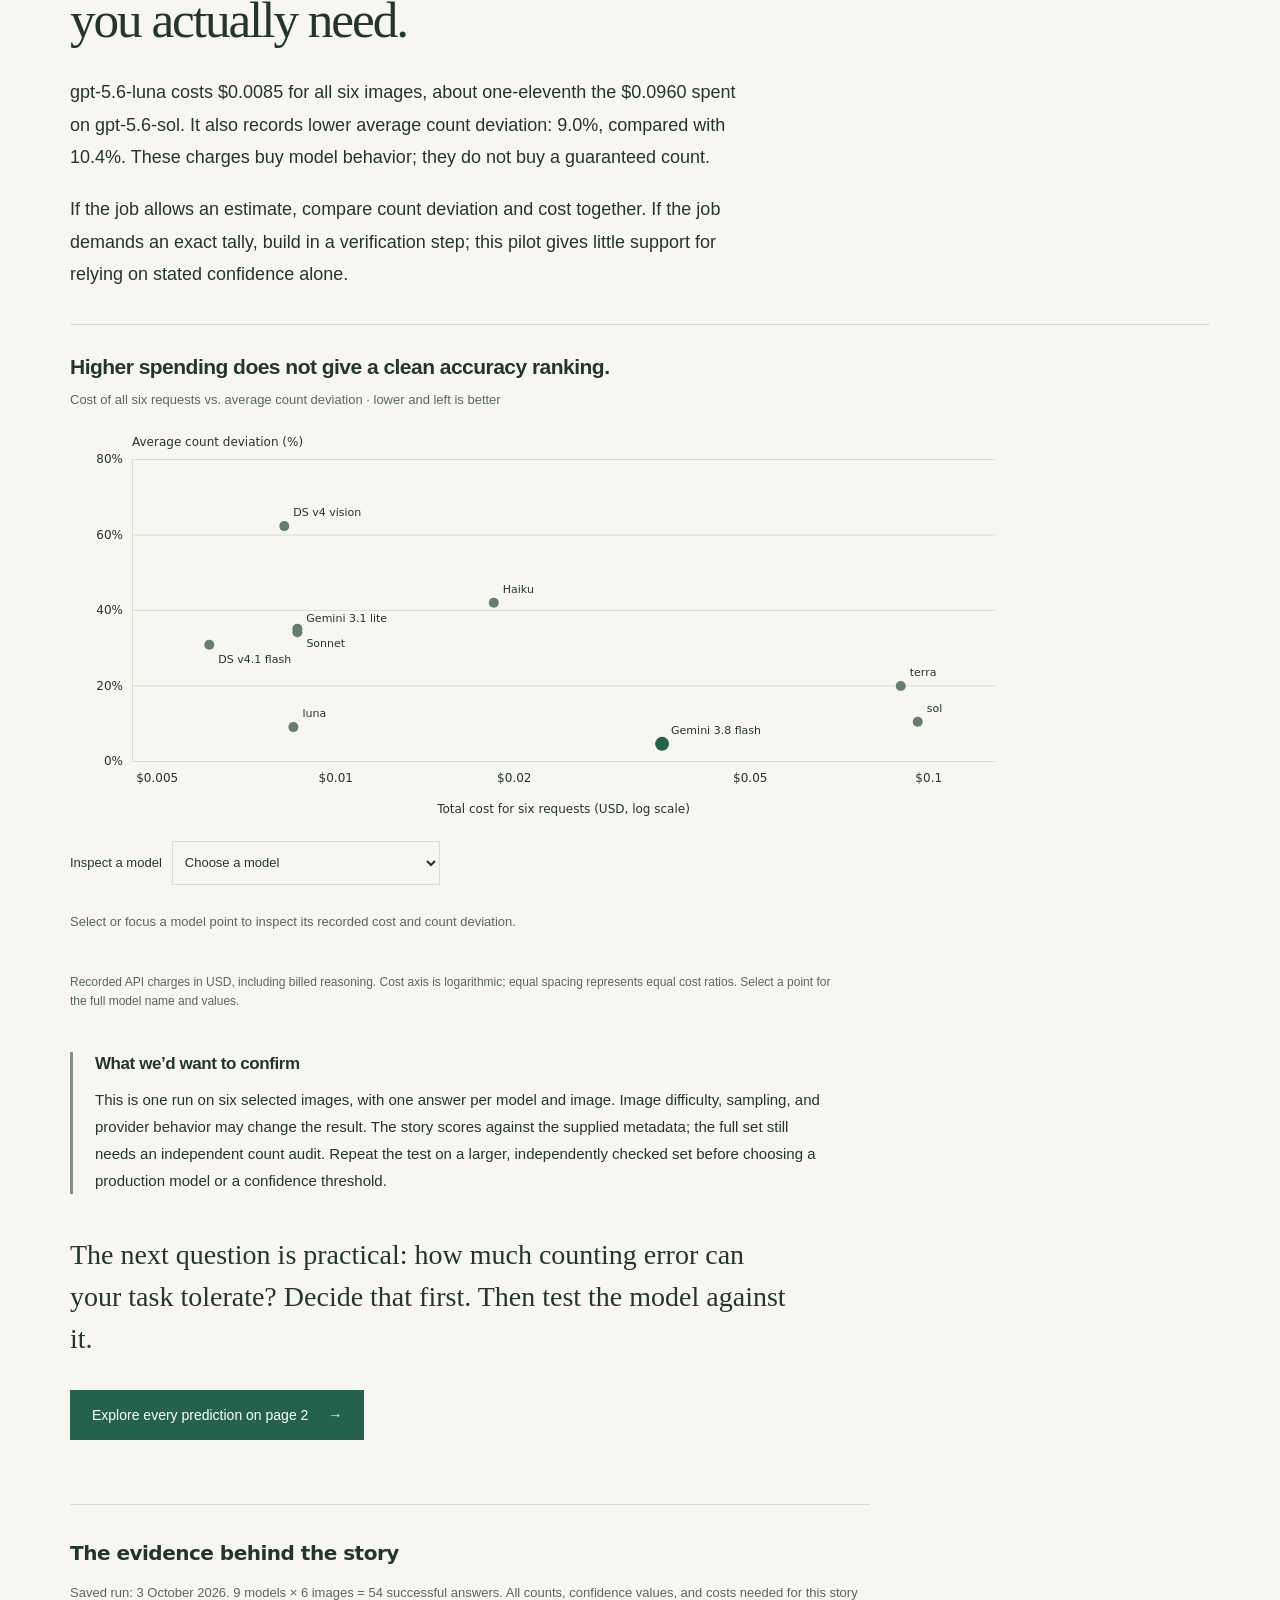
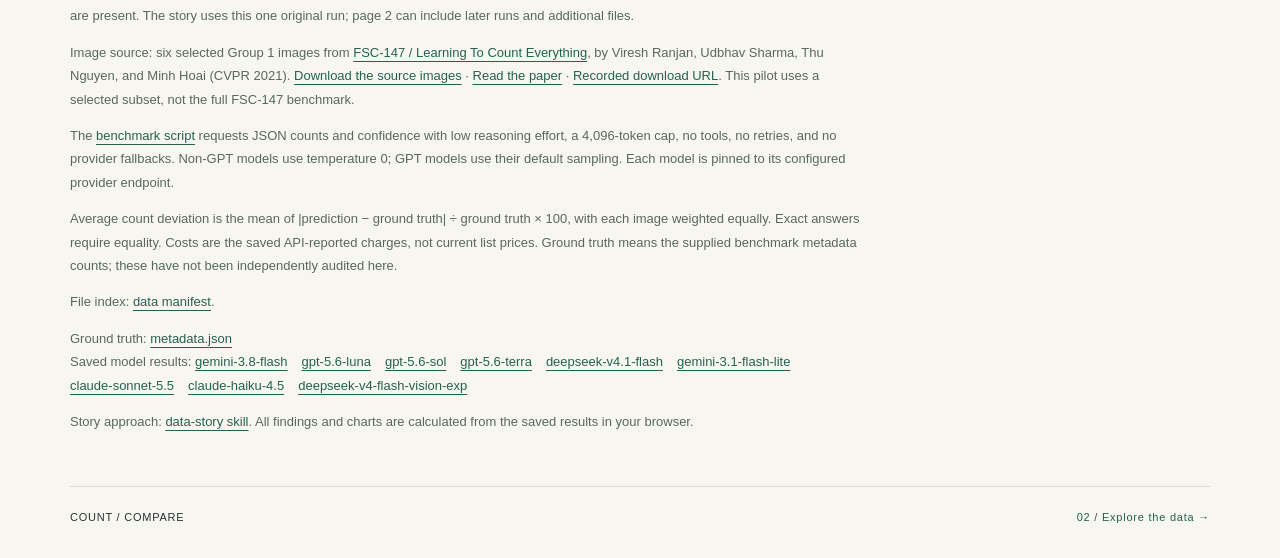
==== commit f75edb47: "docs: add dataset source" ====
--- a/index.html
+++ b/index.html
@@ -61,7 +61,16 @@
         <p class="closing">The next question is practical: how much counting error can your task tolerate? Decide that first. Then test the model against it.</p>
         <a class="explore-link" href="compare.html">Explore every prediction on page 2 <span aria-hidden="true">→</span></a>
       </section>
-      <section class="methodology" aria-labelledby="methods-heading"><h2 id="methods-heading">The evidence behind the story</h2><p id="sample-summary"></p><p>The <a href="main3.py">benchmark script</a> requests JSON counts and confidence with low reasoning effort, a 4,096-token cap, no tools, no retries, and no provider fallbacks. Non-GPT models use temperature 0; GPT models use their default sampling. Each model is pinned to its configured provider endpoint.</p><p>Average count deviation is the mean of |prediction − ground truth| ÷ ground truth × 100, with each image weighted equally. Exact answers require equality. Costs are the saved API-reported charges, not current list prices.</p><p id="source-links"></p><p class="skill-credit">Story approach: <a href="https://raw.githubusercontent.com/sanand0/scripts/refs/heads/main/agents/data-story/SKILL.md">data-story skill</a>. All findings and charts are calculated from the saved results in your browser.</p></section>
+      <section class="methodology" aria-labelledby="methods-heading">
+        <h2 id="methods-heading">The evidence behind the story</h2>
+        <p id="sample-summary"></p>
+        <p class="dataset-source">Image source: six selected Group 1 images from <a href="https://github.com/cvlab-stonybrook/LearningToCountEverything#dataset-download">FSC-147 / Learning To Count Everything</a>, by Viresh Ranjan, Udbhav Sharma, Thu Nguyen, and Minh Hoai (CVPR 2021). <a href="https://drive.google.com/file/d/1ymDYrGs9DSRicfZbSCDiOu0ikGDh5k6S/view?usp=sharing">Download the source images</a> · <a href="https://arxiv.org/abs/2104.08391">Read the paper</a> · <a href="data/data_source.txt">Recorded download URL</a>. This pilot uses a selected subset, not the full FSC-147 benchmark.</p>
+        <p>The <a href="main3.py">benchmark script</a> requests JSON counts and confidence with low reasoning effort, a 4,096-token cap, no tools, no retries, and no provider fallbacks. Non-GPT models use temperature 0; GPT models use their default sampling. Each model is pinned to its configured provider endpoint.</p>
+        <p>Average count deviation is the mean of |prediction − ground truth| ÷ ground truth × 100, with each image weighted equally. Exact answers require equality. Costs are the saved API-reported charges, not current list prices. Ground truth means the supplied benchmark metadata counts; these have not been independently audited here.</p>
+        <p>File index: <a href="eval2/manifest.json">data manifest</a>.</p>
+        <p id="source-links"></p>
+        <p class="skill-credit">Story approach: <a href="https://raw.githubusercontent.com/sanand0/scripts/refs/heads/main/agents/data-story/SKILL.md">data-story skill</a>. All findings and charts are calculated from the saved results in your browser.</p>
+      </section>
     </div>
     <noscript><p>Enable JavaScript to calculate the story from the saved results. You can also inspect the <a href="eval2/manifest.json">data manifest</a>.</p></noscript>
     <footer class="story-footer"><span>COUNT / COMPARE</span><a href="compare.html">02 / Explore the data →</a></footer>
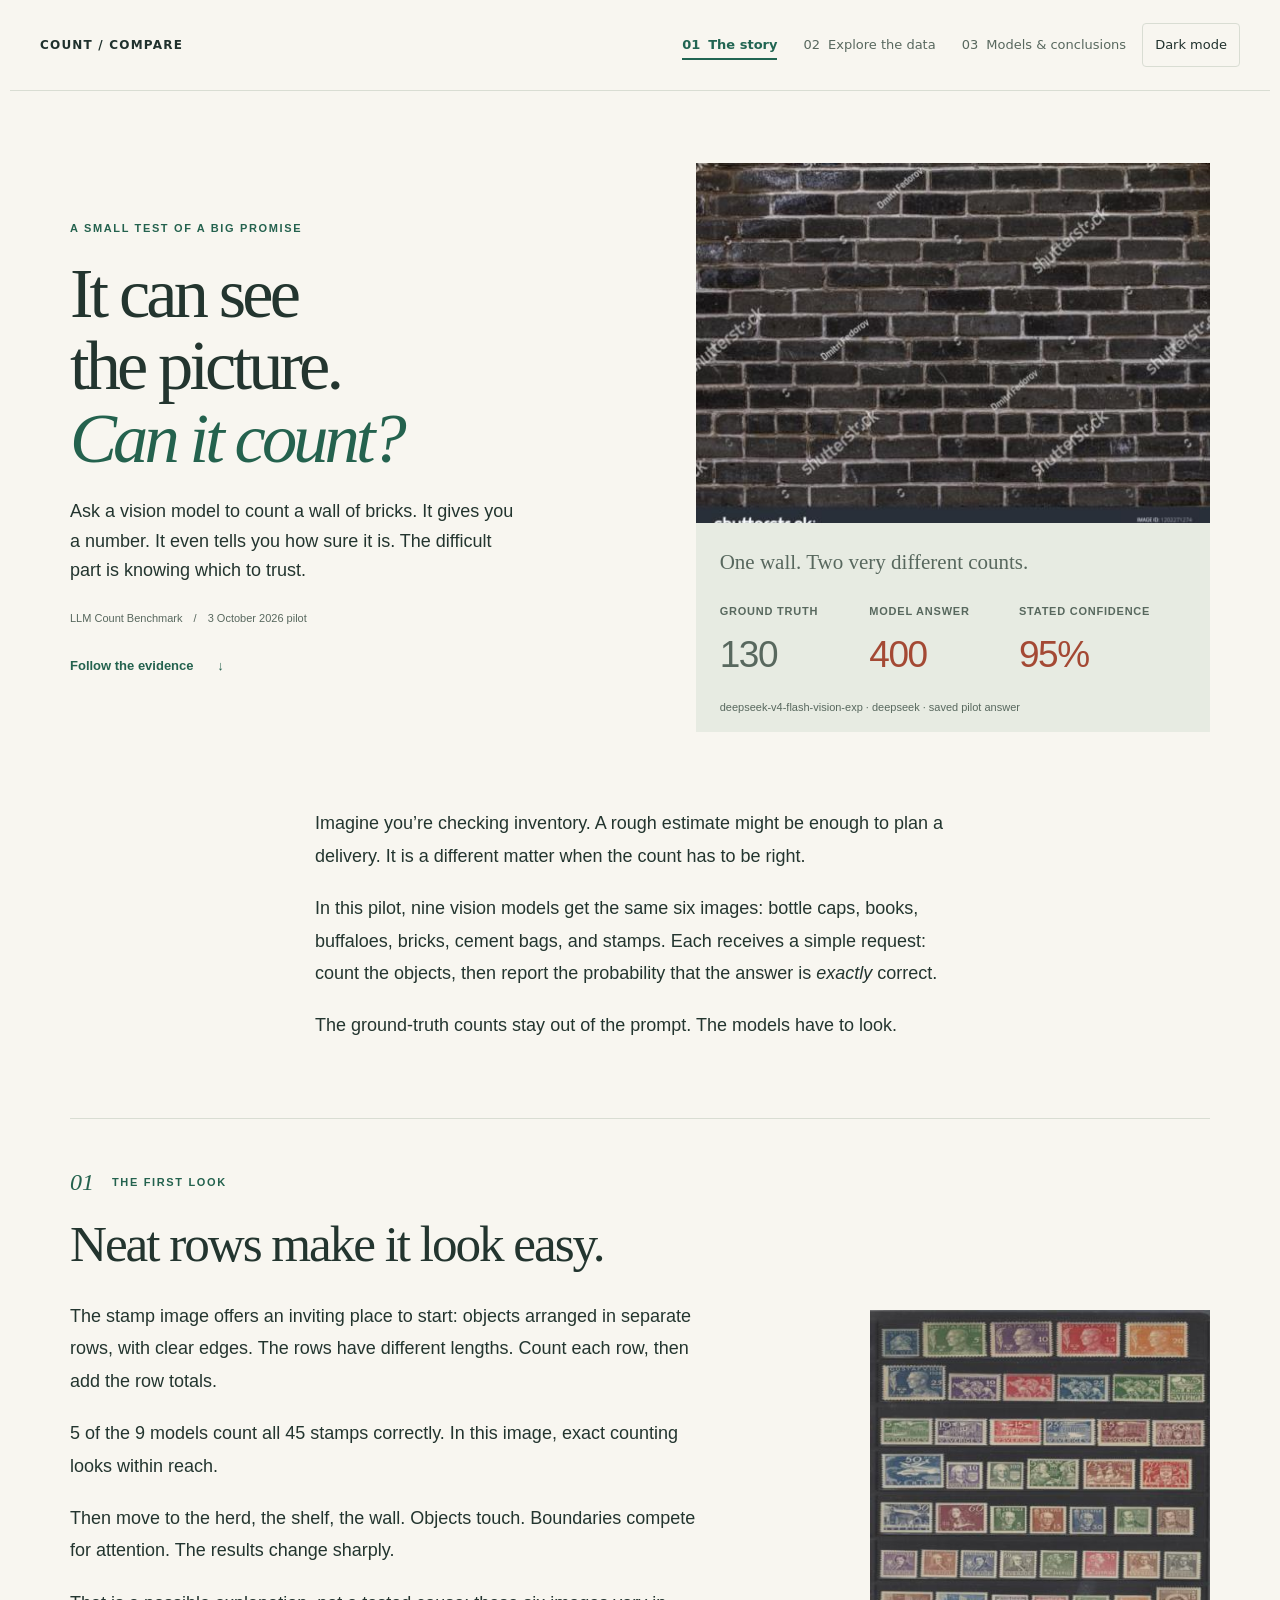
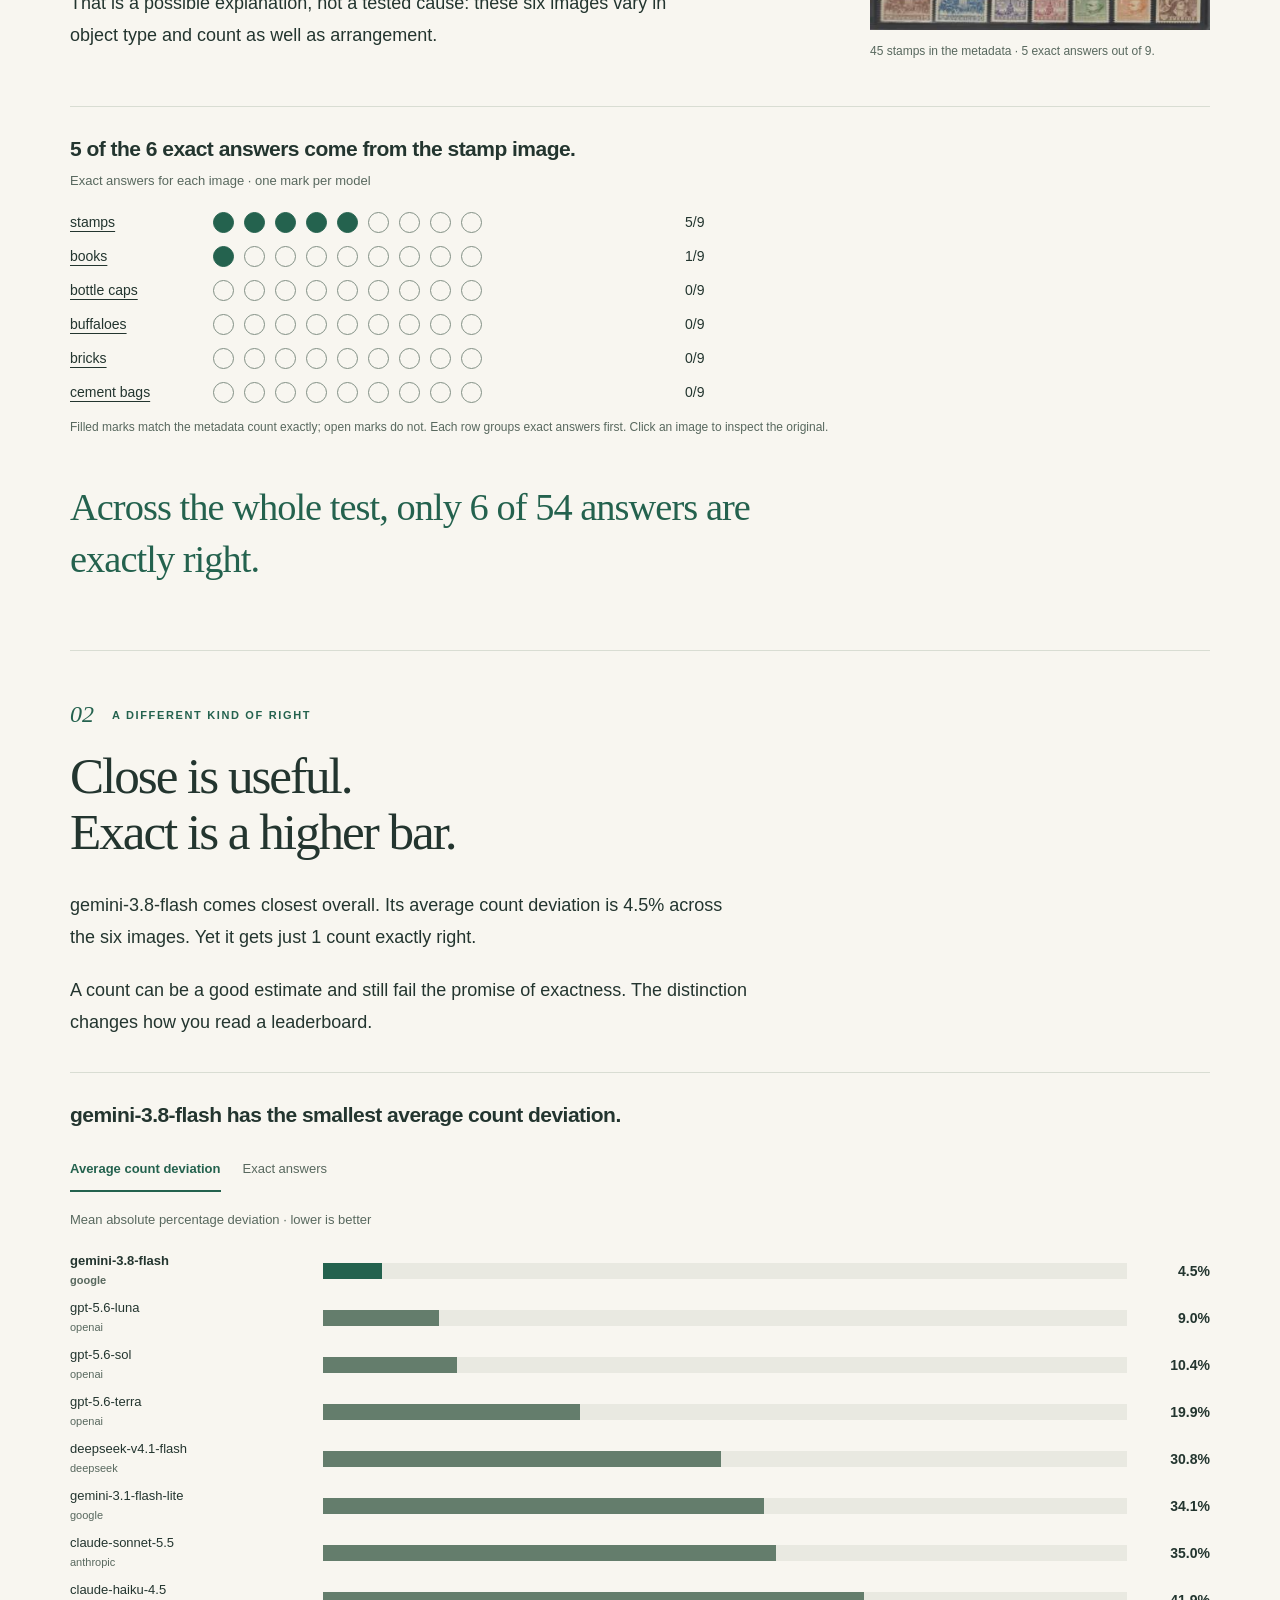
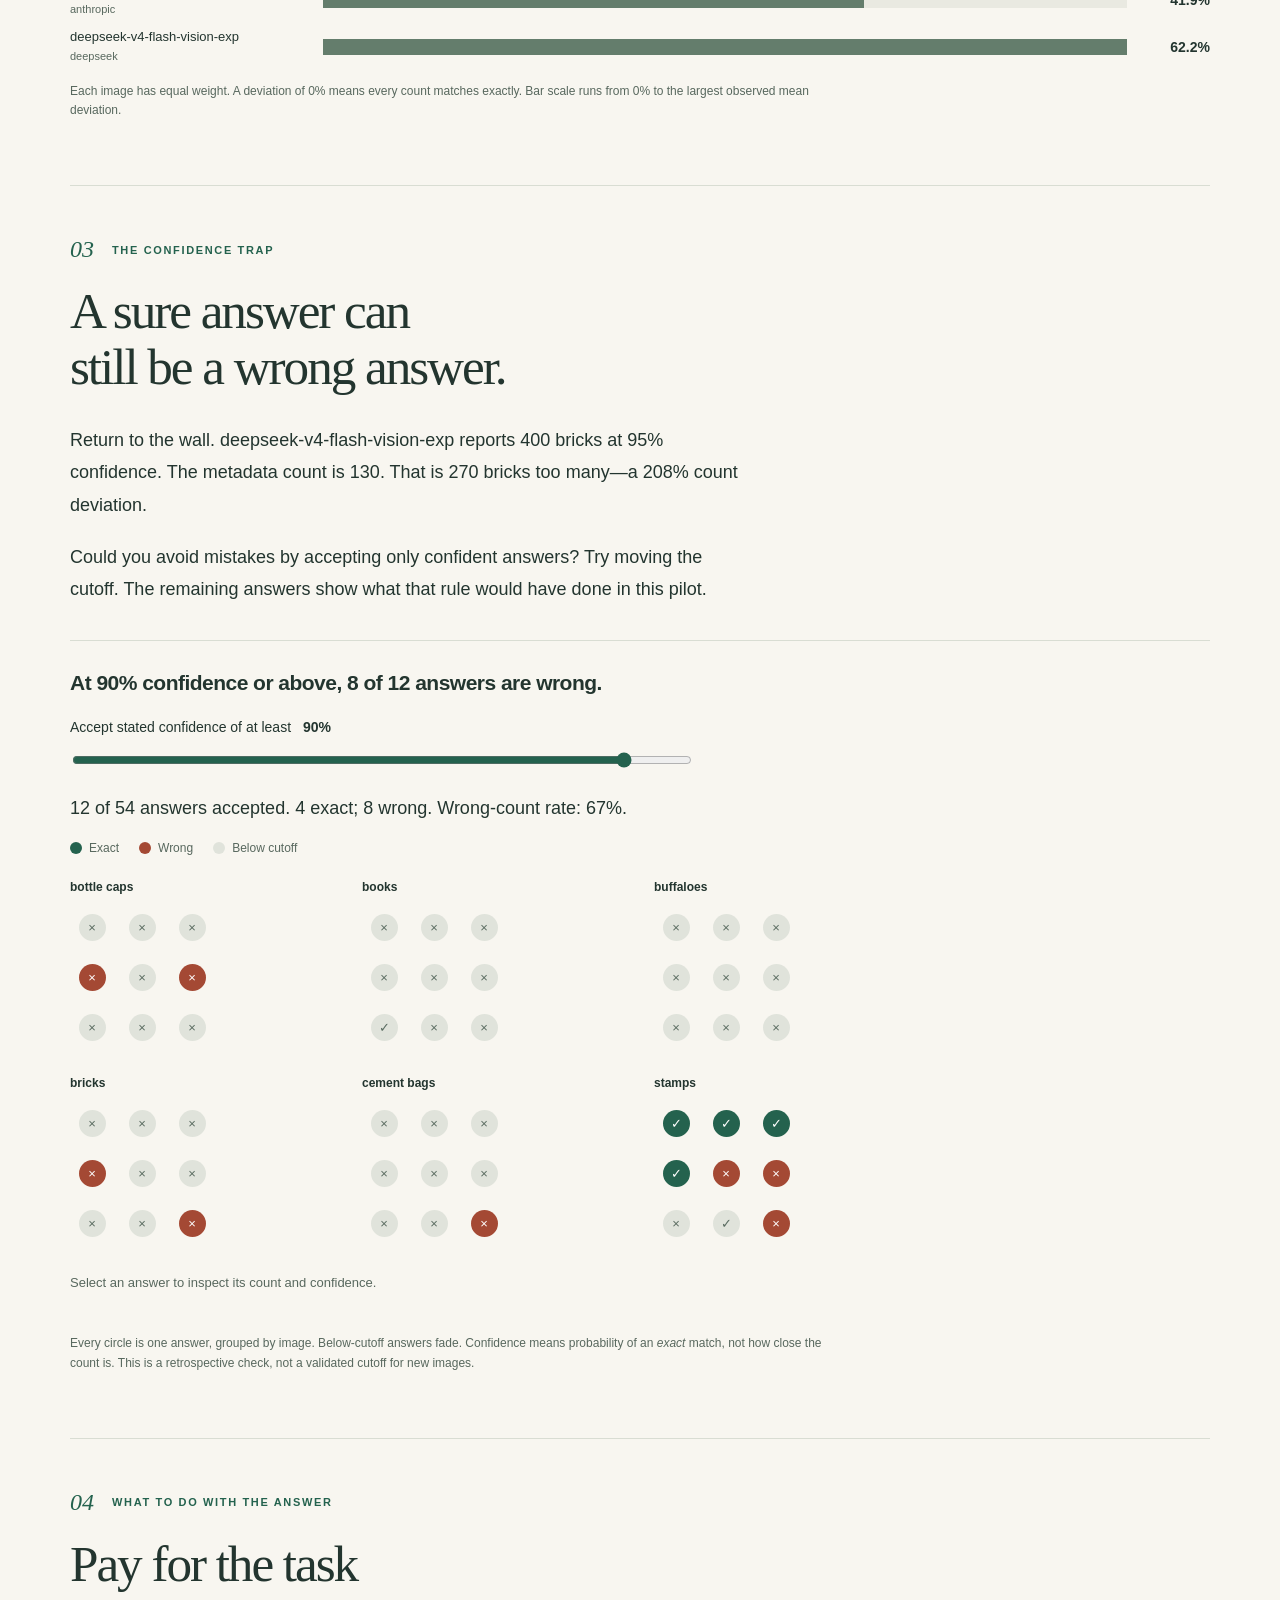
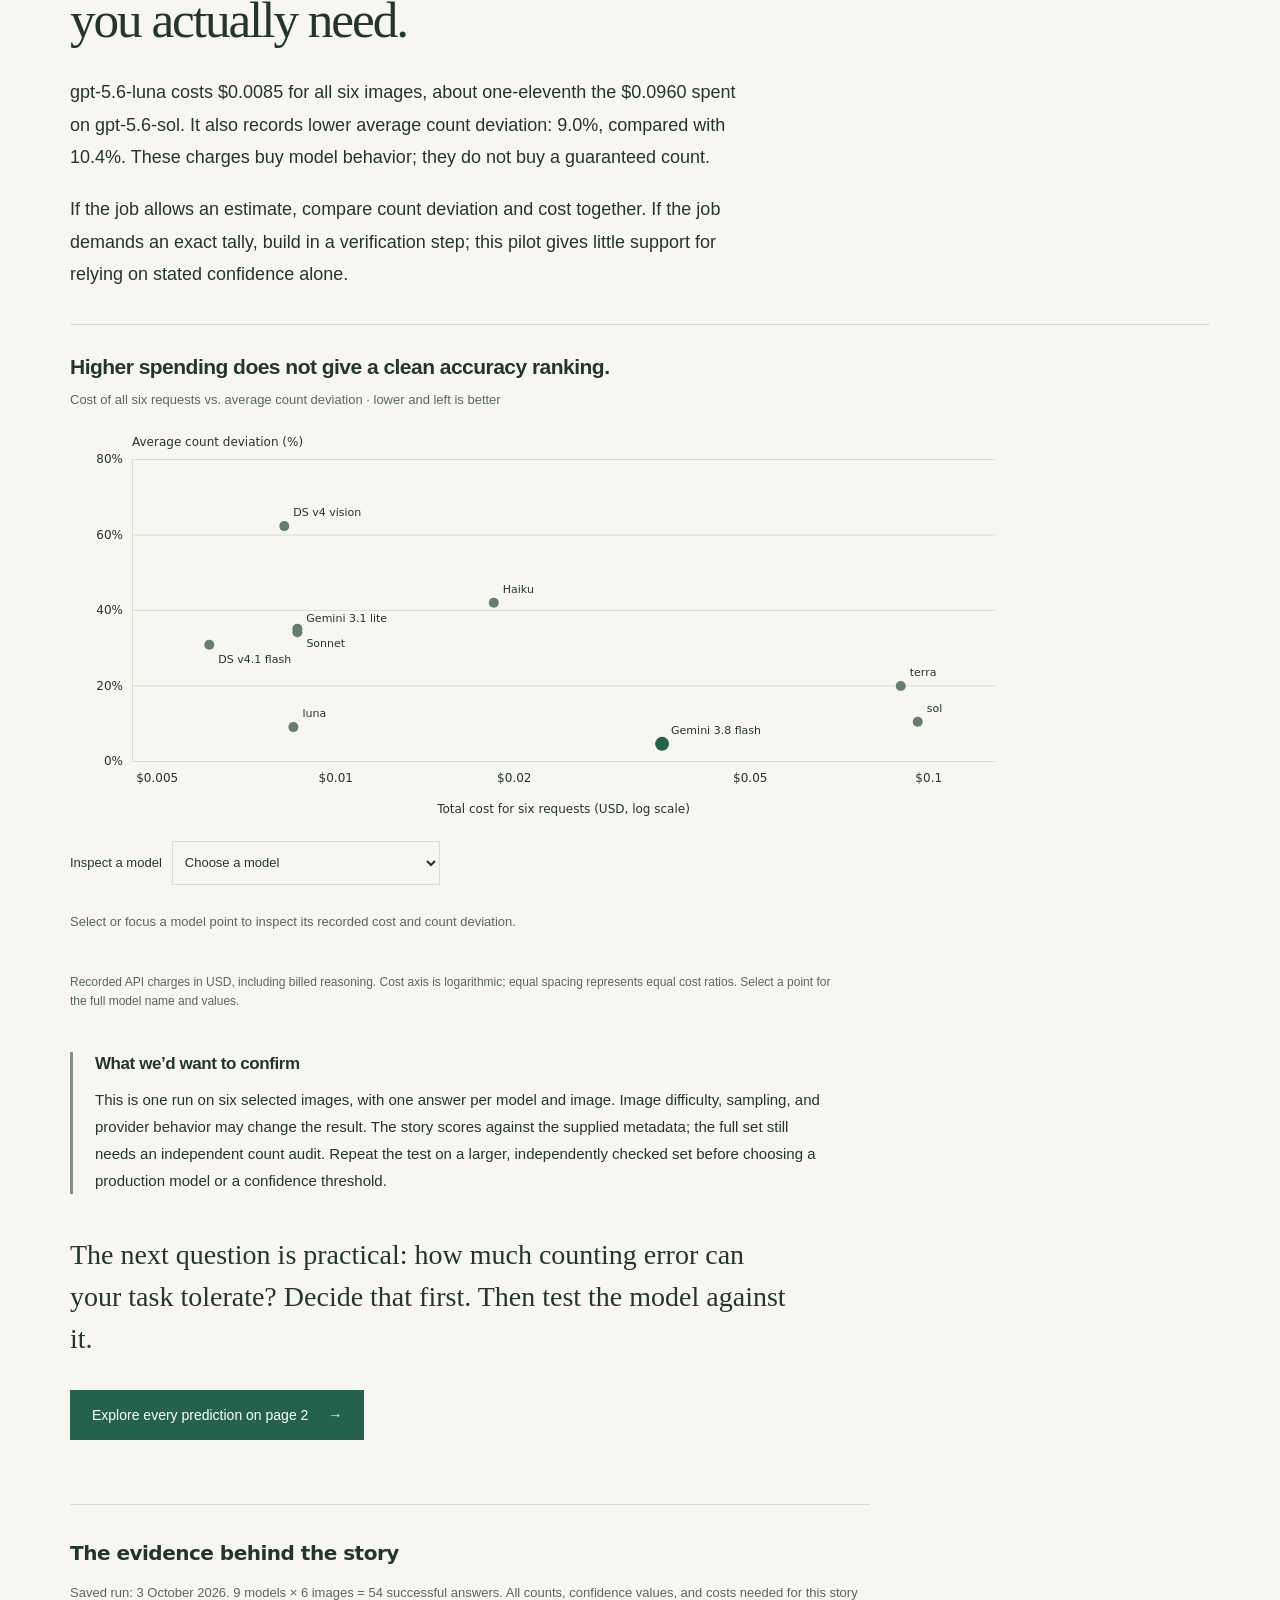
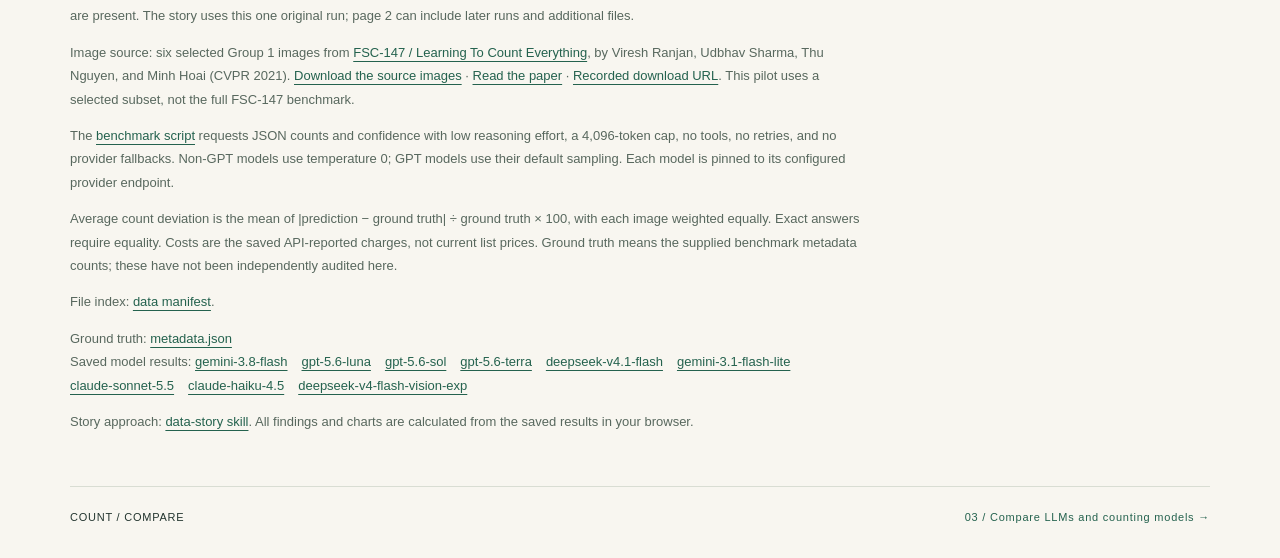
==== commit 19e77c6b: "Add local counting models and confidence comparison page" ====
--- a/index.html
+++ b/index.html
@@ -8,14 +8,14 @@
   <script src="theme.js?v=2"></script>
   <link rel="stylesheet" href="theme.css?v=2">
   <title>Can it count? / Count Compare</title>
-  <link rel="stylesheet" href="navigation.css?v=2">
+  <link rel="stylesheet" href="navigation.css?v=3">
   <link rel="stylesheet" href="story.css?v=2">
   <script src="vendor/d3.min.js" defer></script>
   <script src="story.js?v=2" defer></script>
 </head>
 <body>
   <a class="skip-link" href="#story">Skip to story</a>
-  <nav class="page-nav" aria-label="Benchmark pages"><a class="page-brand" href="index.html">COUNT / COMPARE</a><div><a href="index.html" aria-current="page">01 <span>The story</span></a><a href="compare.html">02 <span>Explore the data</span></a></div><button id="theme-toggle" class="theme-toggle" type="button" aria-label="Switch to dark mode">Dark mode</button></nav>
+  <nav class="page-nav" aria-label="Benchmark pages"><a class="page-brand" href="index.html">COUNT / COMPARE</a><div><a href="index.html" aria-current="page">01 <span>The story</span></a><a href="compare.html">02 <span>Explore the data</span></a><a href="insights.html">03 <span>Models & conclusions</span></a></div><button id="theme-toggle" class="theme-toggle" type="button" aria-label="Switch to dark mode">Dark mode</button></nav>
   <main id="story">
     <header class="hero">
       <div class="hero-copy">
@@ -73,7 +73,7 @@
       </section>
     </div>
     <noscript><p>Enable JavaScript to calculate the story from the saved results. You can also inspect the <a href="eval2/manifest.json">data manifest</a>.</p></noscript>
-    <footer class="story-footer"><span>COUNT / COMPARE</span><a href="compare.html">02 / Explore the data →</a></footer>
+    <footer class="story-footer"><span>COUNT / COMPARE</span><a href="insights.html">03 / Compare LLMs and counting models →</a></footer>
   </main>
 </body>
 </html>
--- a/navigation.css
+++ b/navigation.css
@@ -9,6 +9,7 @@
 @media (max-width: 650px) { .page-nav { padding: 15px 16px; } .page-nav > div { gap: 16px; } .page-nav .page-brand { max-width: 74px; font-size: 10px; } .page-nav > div a { gap: 5px; font-size: 12px; } }
 
 .page-nav > div { margin-left: auto; }
+.page-nav > div { flex-wrap: wrap; }
 .theme-toggle { border: 1px solid var(--line); border-radius: 4px; background: transparent; color: var(--text); min-height: 44px; padding: 8px 12px; font: inherit; cursor: pointer; white-space: nowrap; }
 .theme-toggle:hover { background: var(--hover); }
 .theme-toggle:focus-visible { outline: 2px solid var(--accent); outline-offset: 4px; }
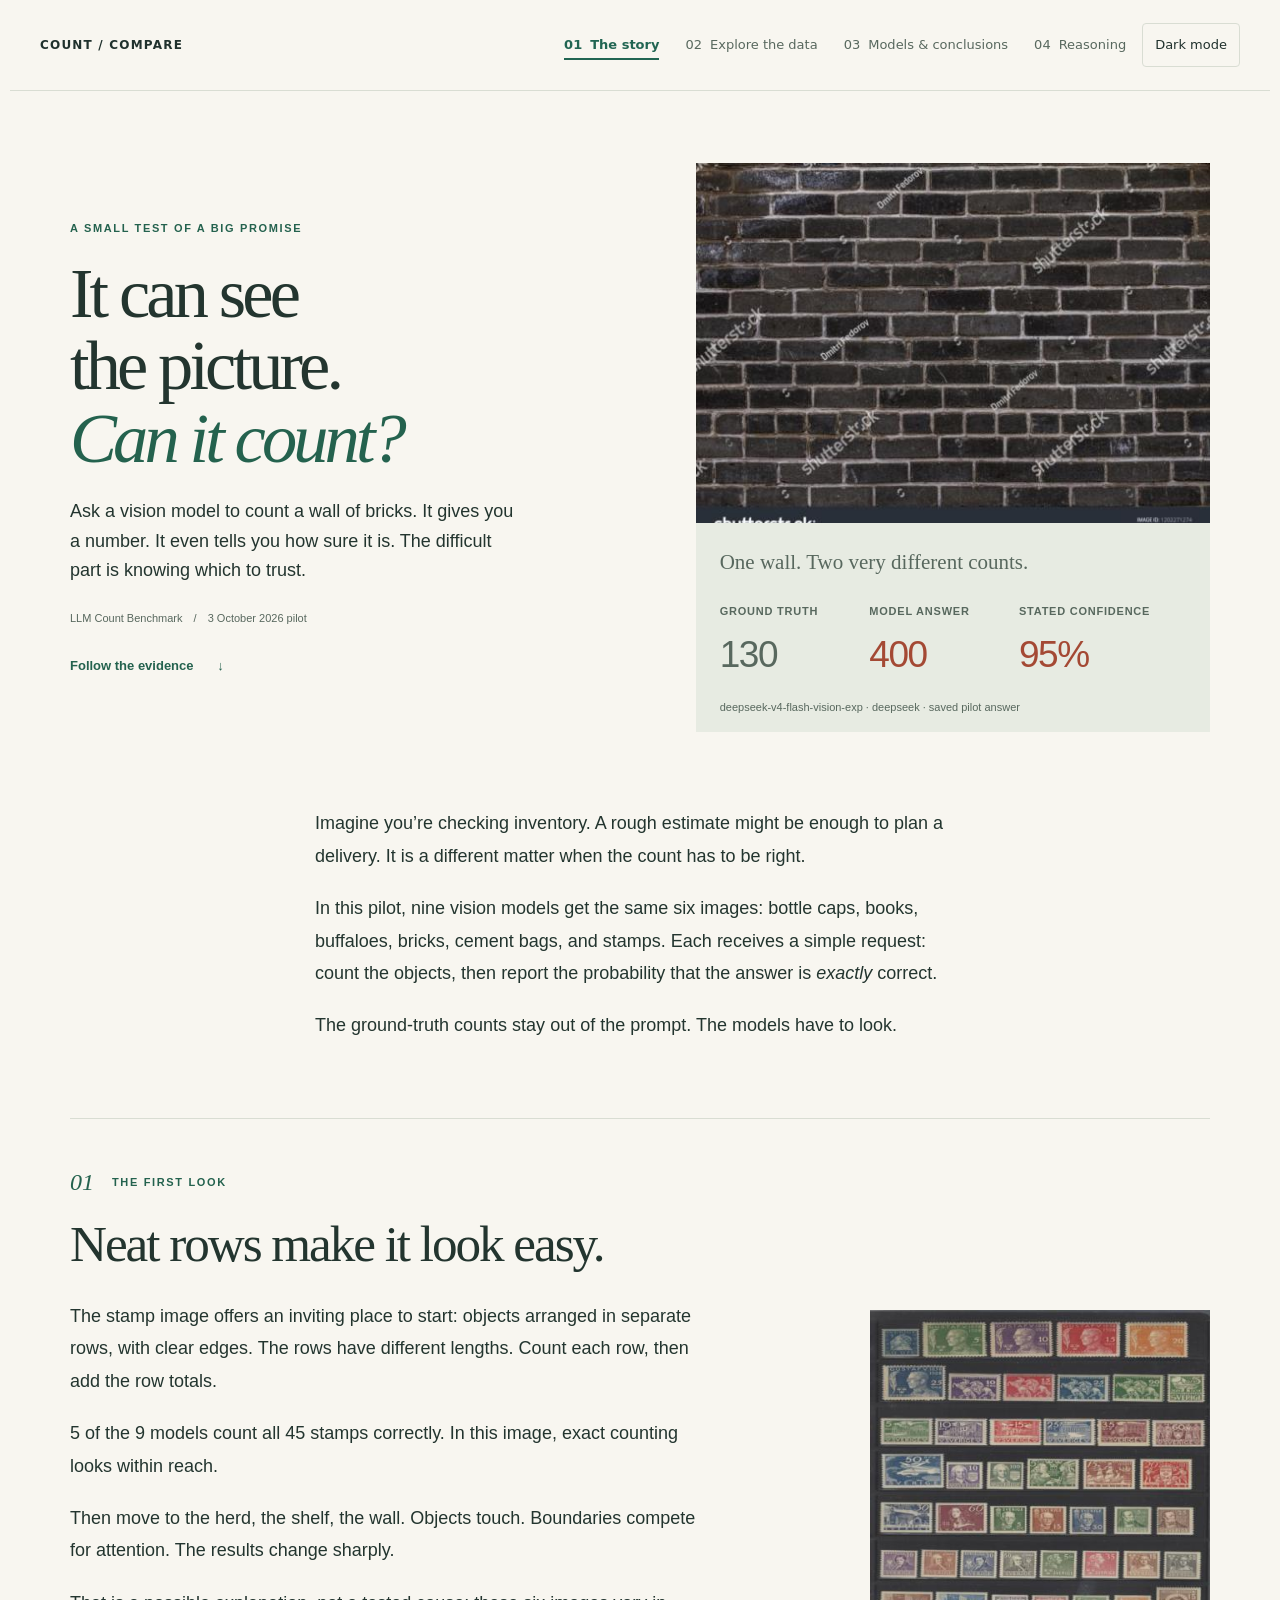
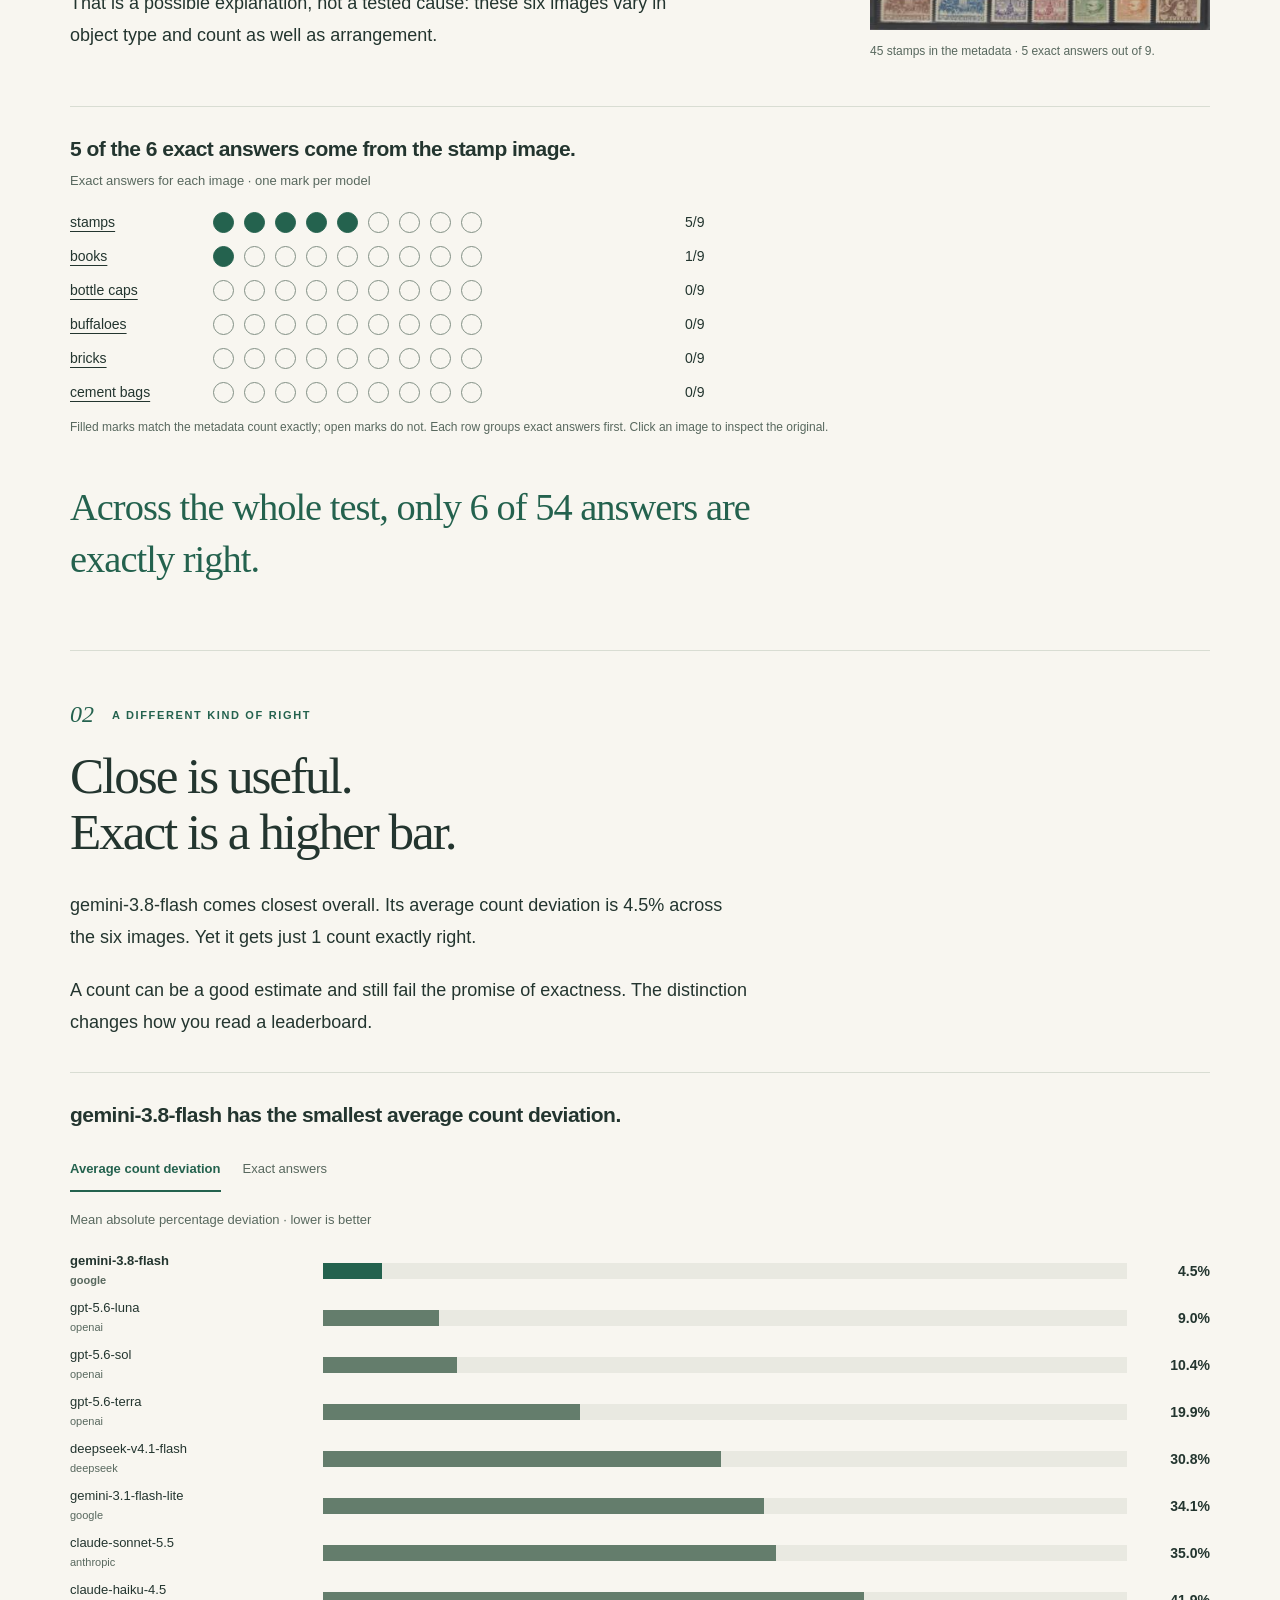
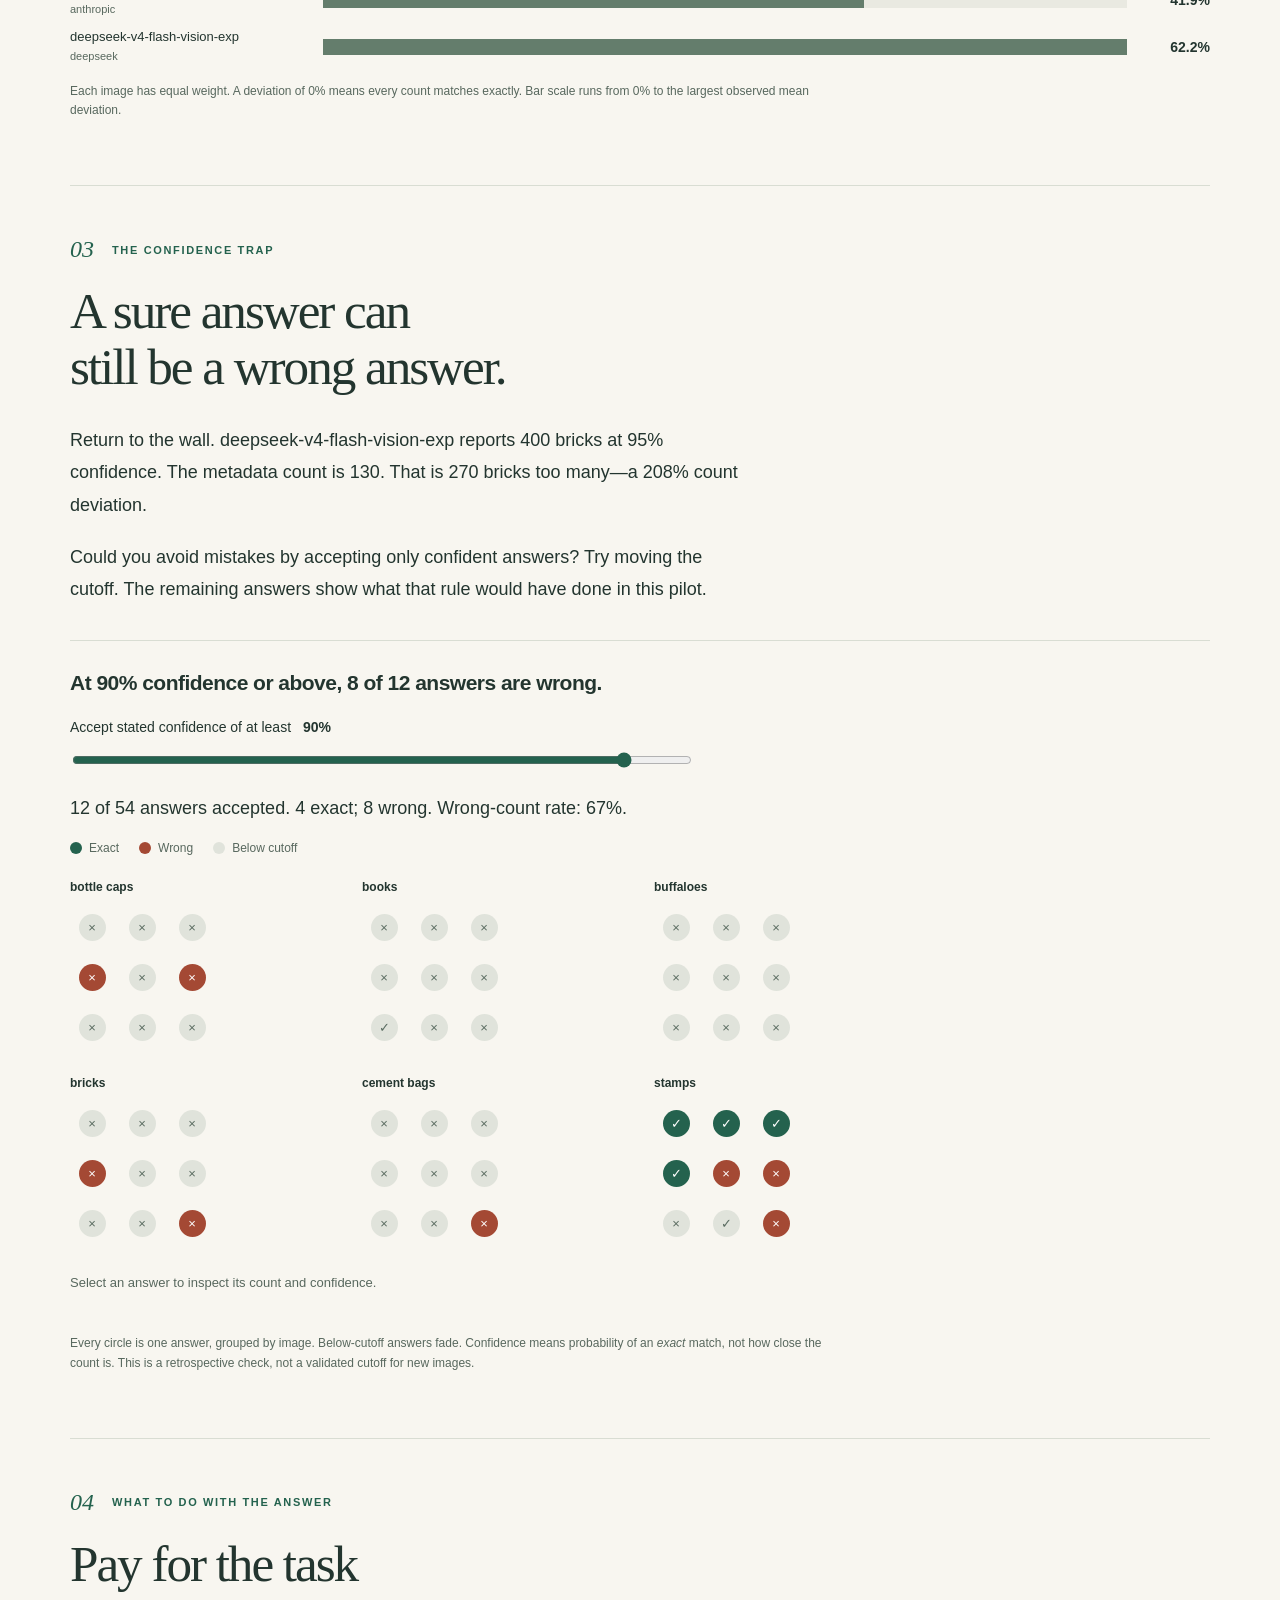
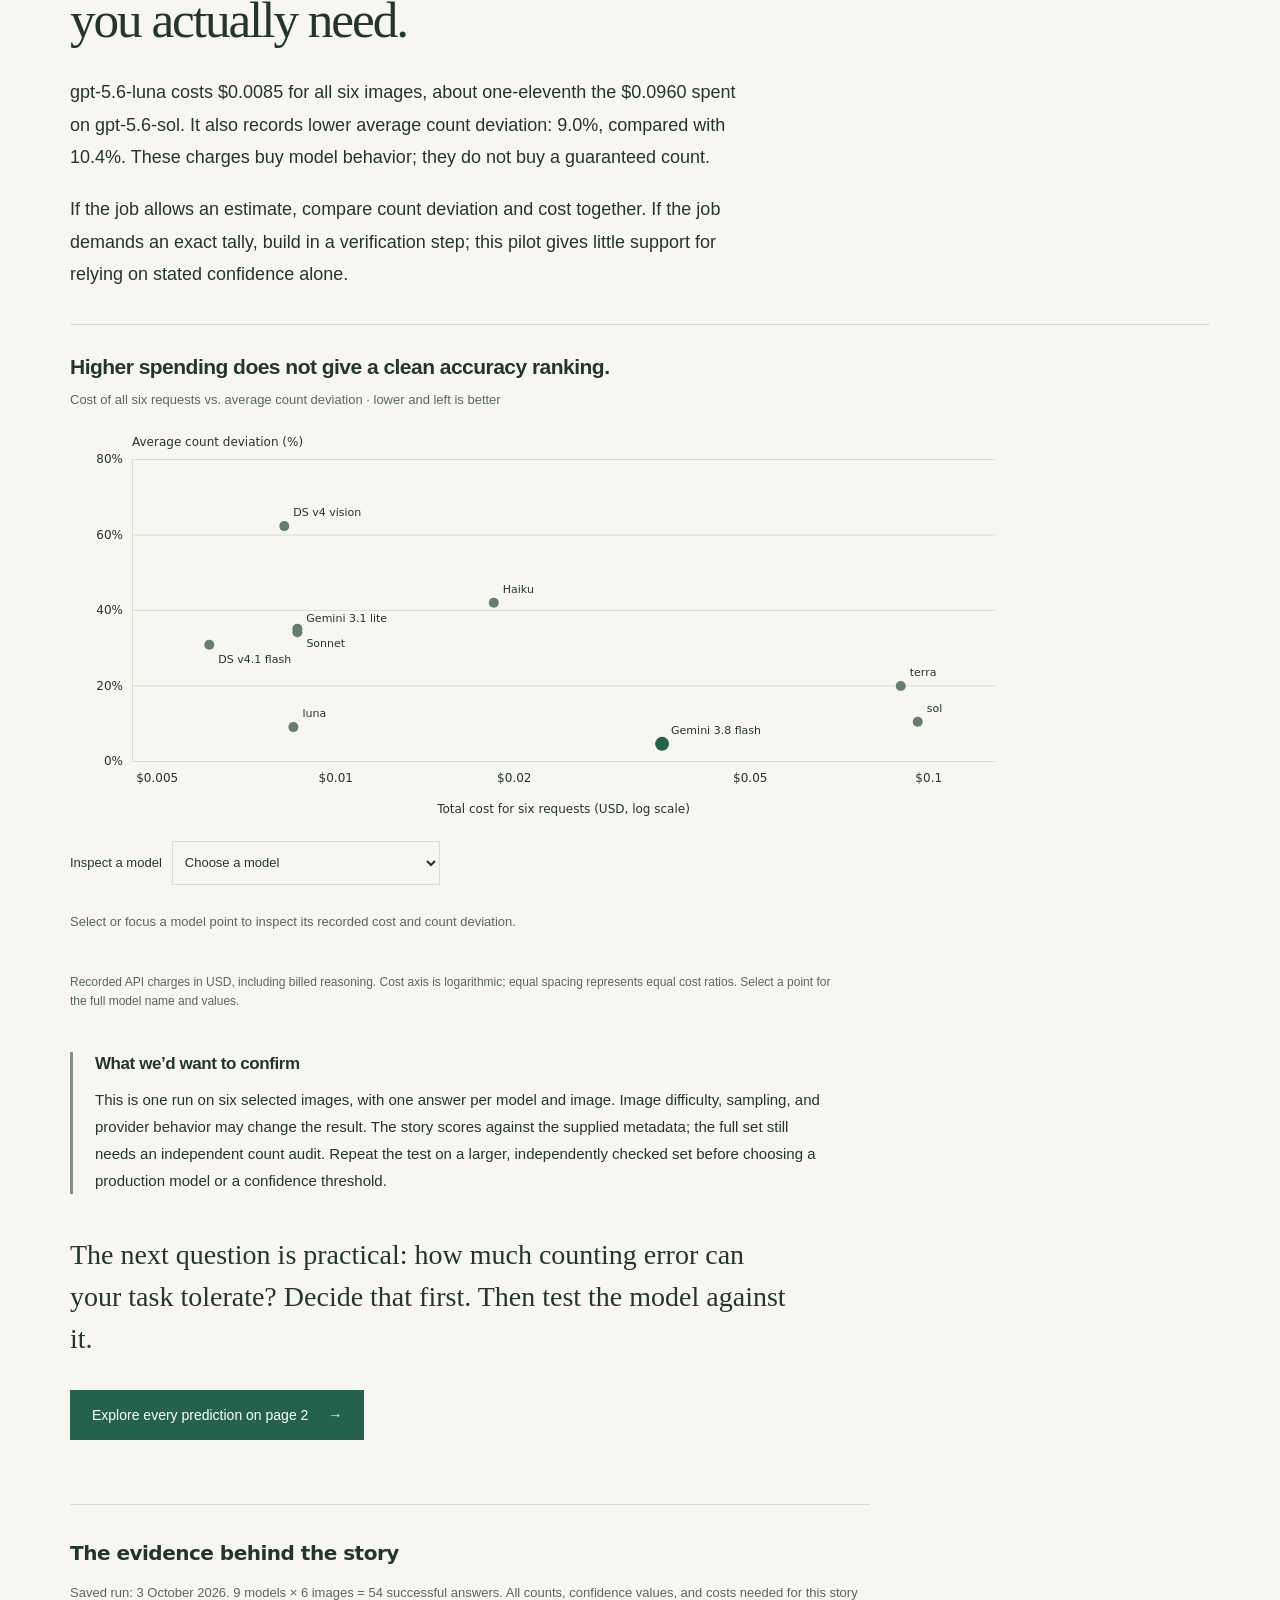
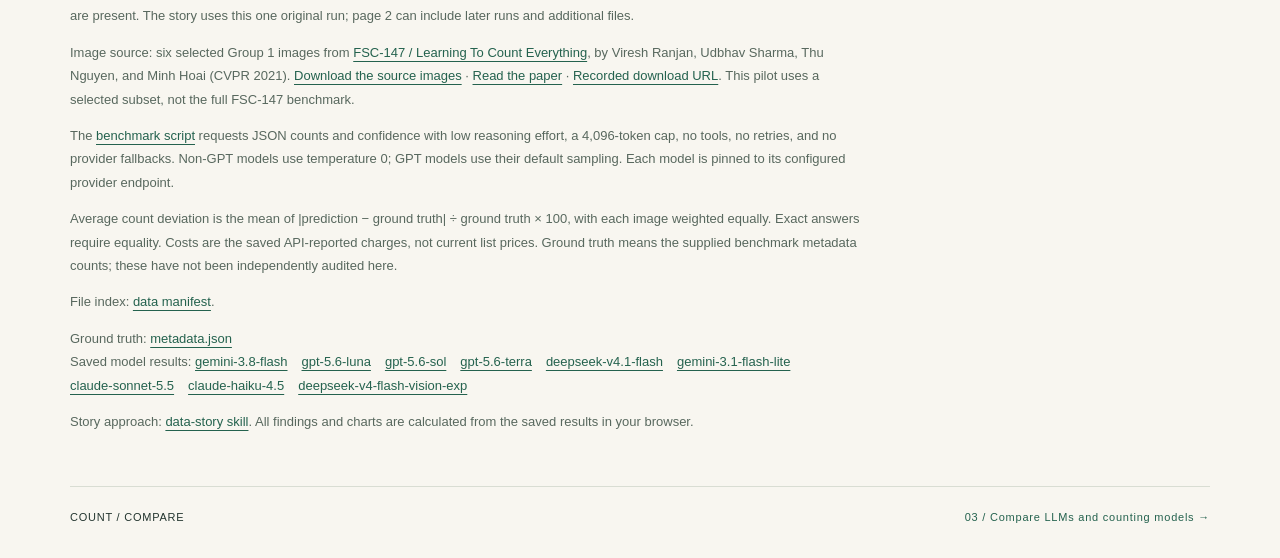
==== commit a3cc30aa: "llm plots accorss resoning" ====
--- a/index.html
+++ b/index.html
@@ -15,7 +15,7 @@
 </head>
 <body>
   <a class="skip-link" href="#story">Skip to story</a>
-  <nav class="page-nav" aria-label="Benchmark pages"><a class="page-brand" href="index.html">COUNT / COMPARE</a><div><a href="index.html" aria-current="page">01 <span>The story</span></a><a href="compare.html">02 <span>Explore the data</span></a><a href="insights.html">03 <span>Models & conclusions</span></a></div><button id="theme-toggle" class="theme-toggle" type="button" aria-label="Switch to dark mode">Dark mode</button></nav>
+  <nav class="page-nav" aria-label="Benchmark pages"><a class="page-brand" href="index.html">COUNT / COMPARE</a><div><a href="index.html" aria-current="page">01 <span>The story</span></a><a href="compare.html">02 <span>Explore the data</span></a><a href="insights.html">03 <span>Models & conclusions</span></a><a href="reasoning.html">04 <span>Reasoning</span></a></div><button id="theme-toggle" class="theme-toggle" type="button" aria-label="Switch to dark mode">Dark mode</button></nav>
   <main id="story">
     <header class="hero">
       <div class="hero-copy">
